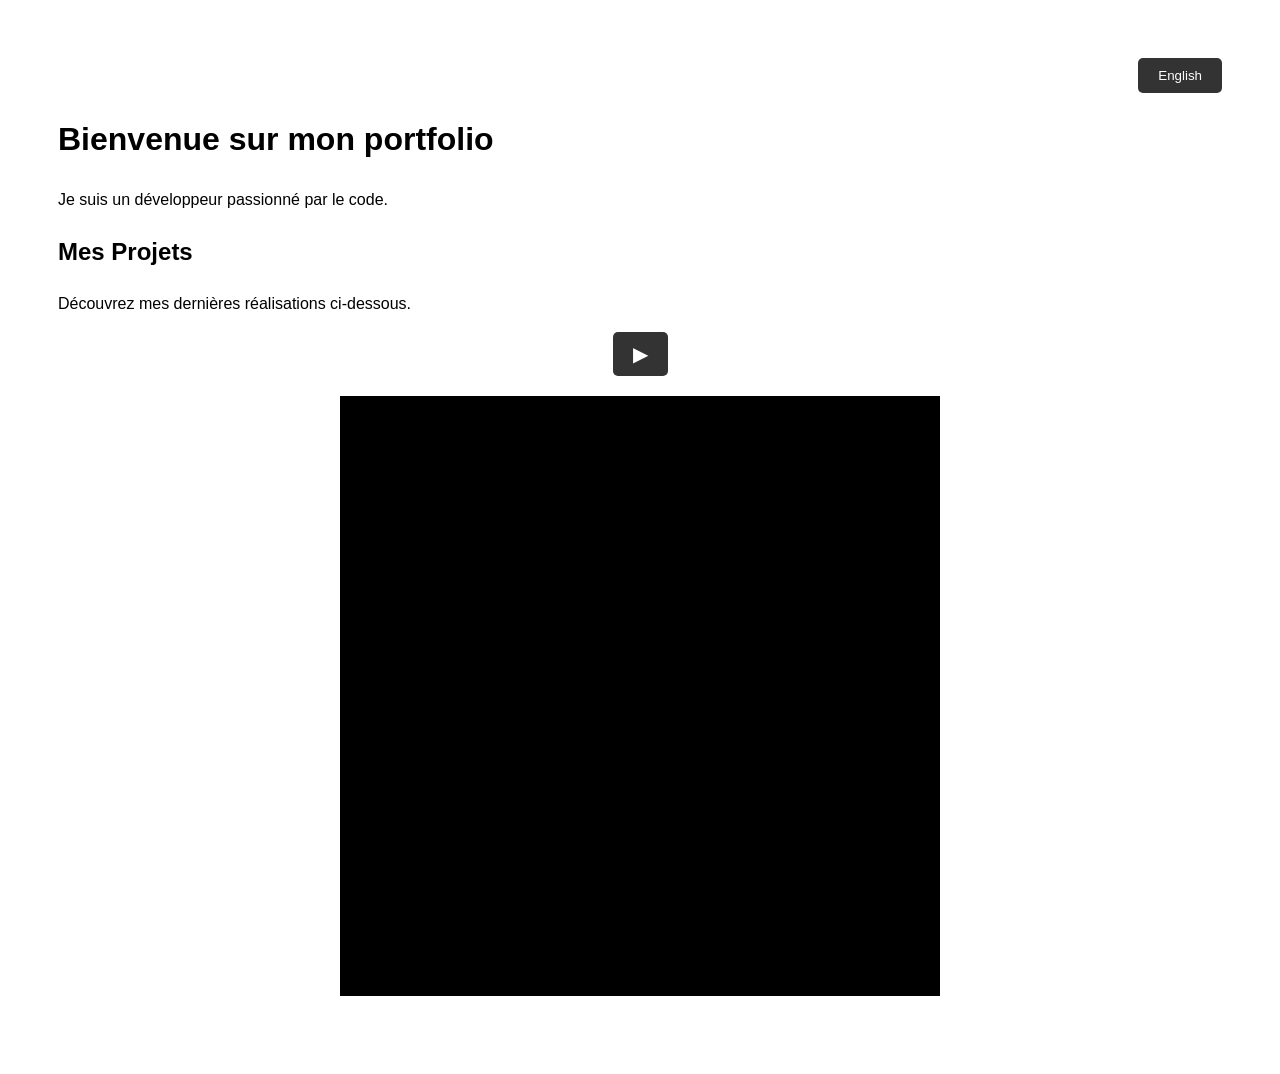
==== index.html @ f443dddf "video" ====
<!DOCTYPE html>
<html lang="fr">
<head>
    <meta charset="UTF-8">
    <title>Mon Portfolio</title>
    <link rel="stylesheet" href="assets/css/style.css">
</head>
<body>

    <nav>
        <button id="btn-translate">English</button>
    </nav>

    <header>
        <h1 id="titre">Bienvenue sur mon portfolio</h1>
        <p id="description">Je suis un développeur passionné par le code.</p>
    </header>
    <section>
        <h2 id="projet-titre">Mes Projets</h2>
        <p id="projet-texte">Découvrez mes dernières réalisations ci-dessous.</p>
    </section>

    <main>
        <button id="play">▶</button>

        <div class="video-container">
            <div id="mask"></div>

            <div class="video-top">
                <video id="v1" src="assets/video/Fiesta_Nacional_del_Maiz_-_Ministerio_de_Cultura_de_la_Nación_(Arg).webm"></video>
            </div>
        </div>
    </main>


    <script src="assets/js/script.js"></script>
</body>
</html>
---- assets/css/style.css ----
body {
    font-family: 'Segoe UI', sans-serif;
    line-height: 1.6;
    padding: 50px;
    transition: all 0.3s;
}

nav {
    text-align: right;
    margin-bottom: 20px;
}

button {
    padding: 10px 20px;
    cursor: pointer;
    background-color: #333;
    color: white;
    border: none;
    border-radius: 5px;
}

button:hover {
    background-color: #555;
}

/* --- AJOUT POUR LE TP VIDEO --- */

.video-container {
    position: relative;
    width: 100%;
    max-width: 600px;
    margin: 20px auto;
    background: black;
}

#mask {
    position: absolute;
    top: 0; left: 0; width: 100%; height: 100%;
    background-color: black;
    opacity: 1;
    z-index: 100; /* Requis par Q4 [cite: 23] */
    pointer-events: none;
}

video {
    width: 100%;
    display: block;
}

.black-bar {
    height: 10px;
    background-color: black; /* Séparateur split screen [cite: 12] */
}

#play {
    display: block;
    margin: 10px auto;
    font-size: 20px;
}
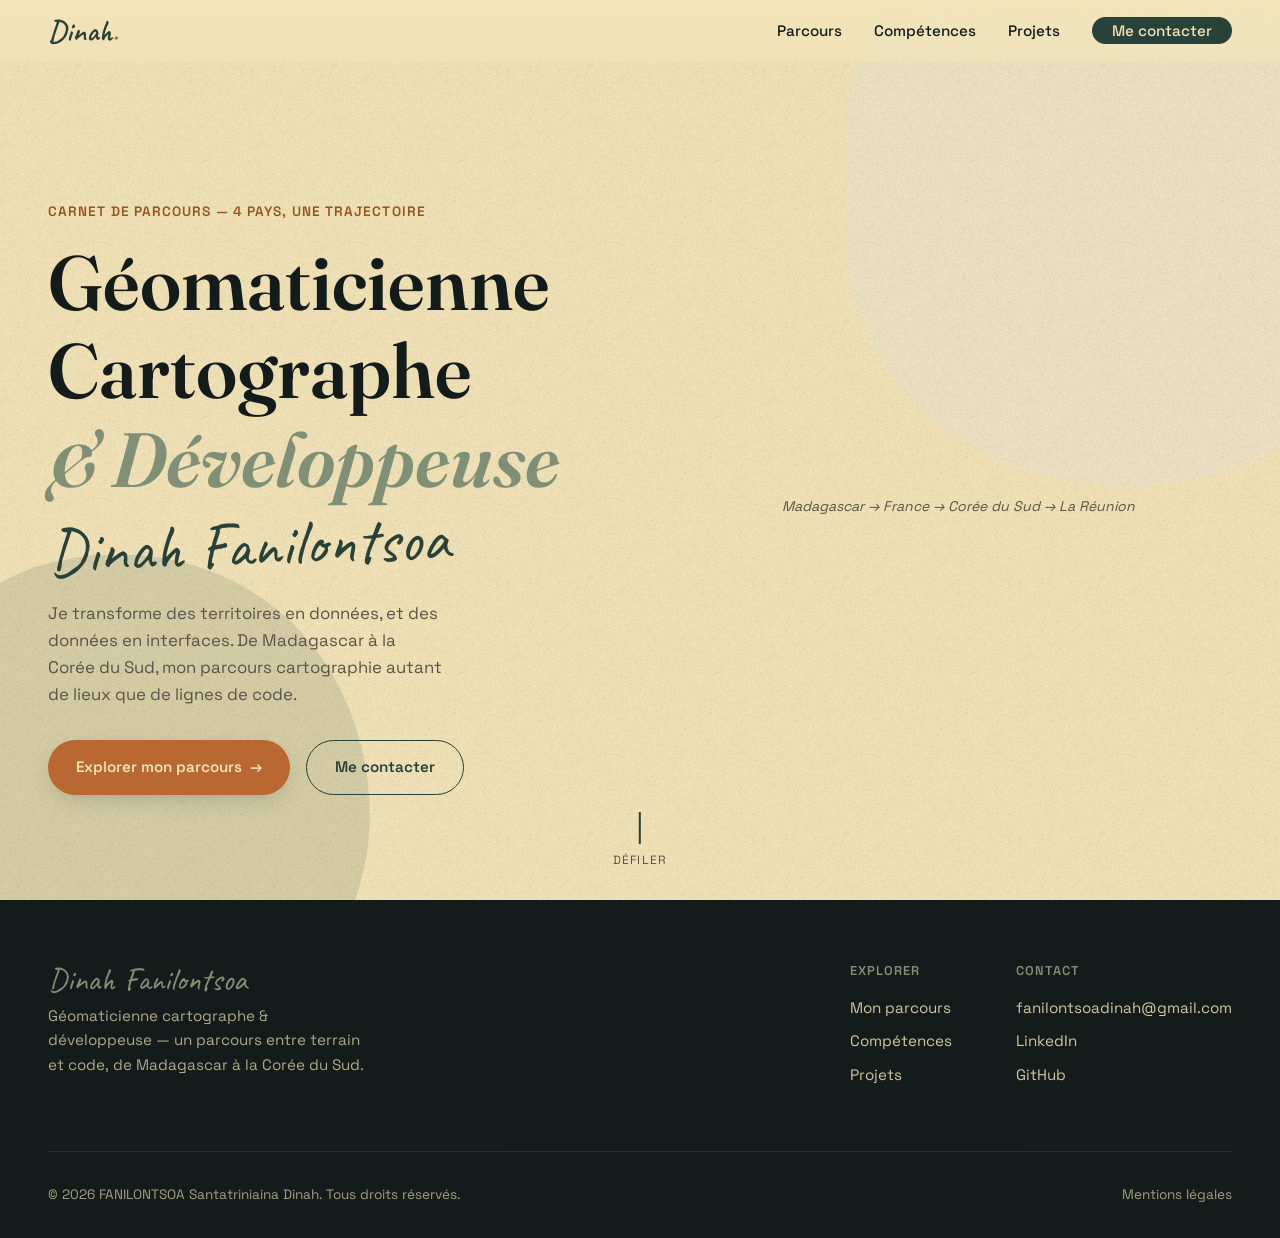
==== commit 73fcb19d: "add landing page & mention légal" ====
--- a/index.html
+++ b/index.html
@@ -1,38 +1,234 @@
 <!DOCTYPE html>
 <html lang="fr">
 <head>
-    <meta charset="UTF-8">
-    <title>Mon Portfolio</title>
-    <link rel="stylesheet" href="assets/css/style.css">
+  <meta charset="UTF-8">
+  <meta name="viewport" content="width=device-width, initial-scale=1.0">
+  <title>Dinah Fanilontsoa — Développeuse &amp; Géomaticienne Cartographe</title>
+  <meta name="description" content="Portfolio de FANILONTSOA Santatriniaina Dinah, développeuse et géomaticienne cartographe. Découvrez un parcours entre Madagascar, la France, la Corée du Sud et La Réunion à travers des projets cartographiques et de développement web.">
+  <meta name="author" content="FANILONTSOA Santatriniaina Dinah">
+
+  <!-- Favicon -->
+  <link rel="icon" type="image/svg+xml" href="assets/images/favicon.svg">
+  <link rel="alternate icon" href="assets/images/favicon.png">
+
+  <!-- Open Graph -->
+  <meta property="og:title" content="Dinah Fanilontsoa — Développeuse & Géomaticienne Cartographe">
+  <meta property="og:description" content="Un parcours cartographié entre Madagascar, France, Corée du Sud et La Réunion.">
+  <meta property="og:type" content="website">
+
+  <!-- Polices : Caveat (signature), Fraunces (titres), Space Grotesk (texte) -->
+  <link rel="preconnect" href="https://fonts.googleapis.com">
+  <link rel="preconnect" href="https://fonts.gstatic.com" crossorigin>
+  <link href="https://fonts.googleapis.com/css2?family=Caveat:wght@500;600;700&amp;family=Fraunces:opsz,wght@9..144,400;9..144,500;9..144,600;9..144,700&amp;family=Space+Grotesk:wght@400;500;600;700&amp;display=swap" rel="stylesheet">
+
+  <!-- Styles -->
+  <link rel="stylesheet" href="assets/css/base.css">
+  <link rel="stylesheet" href="assets/css/landing.css">
+  <link rel="stylesheet" href="assets/css/footer.css">
 </head>
 <body>
 
-    <nav>
-        <button id="btn-translate">English</button>
-    </nav>
-
-    <header>
-        <h1 id="titre">Bienvenue sur mon portfolio</h1>
-        <p id="description">Je suis un développeur passionné par le code.</p>
-    </header>
-    <section>
-        <h2 id="projet-titre">Mes Projets</h2>
-        <p id="projet-texte">Découvrez mes dernières réalisations ci-dessous.</p>
+  <a href="#main-content" class="skip-link">Aller au contenu principal</a>
+
+  <!-- Sprite de formes organiques (invisible, utilisé via clip-path dans le CSS) -->
+  <svg aria-hidden="true" style="position:absolute;width:0;height:0;overflow:hidden;">
+    <defs>
+      <clipPath id="blob-1" clipPathUnits="objectBoundingBox">
+        <path d="M0.85,0.18 C1.02,0.32 0.98,0.62 0.88,0.8 C0.78,0.97 0.5,1.05 0.3,0.94 C0.08,0.82 -0.05,0.55 0.05,0.32 C0.15,0.08 0.42,-0.06 0.62,0.02 C0.72,0.06 0.78,0.12 0.85,0.18 Z"/>
+      </clipPath>
+      <clipPath id="blob-2" clipPathUnits="objectBoundingBox">
+        <path d="M0.2,0.05 C0.45,-0.05 0.75,0.02 0.9,0.25 C1.05,0.48 1.0,0.78 0.78,0.92 C0.56,1.06 0.22,1.0 0.08,0.8 C-0.08,0.58 -0.05,0.15 0.2,0.05 Z"/>
+      </clipPath>
+      <clipPath id="blob-3" clipPathUnits="objectBoundingBox">
+        <path d="M0.5,0 C0.75,0.02 0.95,0.2 0.98,0.48 C1.01,0.74 0.85,0.98 0.58,1.0 C0.32,1.02 0.06,0.88 0.02,0.6 C-0.03,0.3 0.1,0.05 0.35,0.01 C0.4,0 0.45,-0.01 0.5,0 Z"/>
+      </clipPath>
+      <clipPath id="torn-paper" clipPathUnits="objectBoundingBox">
+        <path d="M0,0.02 L0.18,0 L0.32,0.04 L0.5,0 L0.68,0.03 L0.84,0 L1,0.02
+                 L0.99,0.2 L1,0.4 L0.97,0.6 L1,0.8 L0.98,0.98
+                 L0.8,1 L0.6,0.97 L0.42,1 L0.24,0.98 L0.06,1 L0,0.98
+                 L0.03,0.8 L0,0.6 L0.02,0.4 L0,0.2 Z"/>
+      </clipPath>
+    </defs>
+  </svg>
+
+  <!-- ============ HEADER / NAVIGATION ============ -->
+  <header class="site-header">
+    <div class="container site-header__inner">
+      <a href="#main-content" class="logo" aria-label="Retour en haut de page, Dinah Fanilontsoa">
+        Dinah<span class="logo__dot">.</span>
+      </a>
+
+      <button class="nav-toggle" id="navToggle" aria-expanded="false" aria-controls="primaryNav">
+        <span class="visually-hidden">Ouvrir le menu</span>
+        <span class="nav-toggle__bar"></span>
+        <span class="nav-toggle__bar"></span>
+        <span class="nav-toggle__bar"></span>
+      </button>
+
+      <nav id="primaryNav" class="primary-nav" aria-label="Navigation principale">
+        <ul>
+          <li><a href="#parcours">Parcours</a></li>
+          <li><a href="#competences">Compétences</a></li>
+          <li><a href="#projets">Projets</a></li>
+          <li><a href="#contact" class="primary-nav__cta">Me contacter</a></li>
+        </ul>
+      </nav>
+    </div>
+  </header>
+
+  <main id="main-content">
+
+    <!-- ============ HERO / LANDING ============ -->
+    <section class="hero paper-texture" aria-label="Présentation">
+      <div class="hero__paper-layer hero__paper-layer--1" aria-hidden="true"></div>
+      <div class="hero__paper-layer hero__paper-layer--2" aria-hidden="true"></div>
+
+      <div class="container hero__inner">
+        <div class="hero__text">
+          <p class="hero__eyebrow">Carnet de parcours — 4 pays, une trajectoire</p>
+
+          <h1 class="hero__title">
+            <span class="hero__title-line">Géomaticienne</span>
+            <span class="hero__title-line">Cartographe</span>
+            <span class="hero__title-line hero__title-line--accent">&amp; Développeuse</span>
+          </h1>
+
+          <p class="hero__signature">
+            <span class="visually-hidden">Signature : </span>
+            <span aria-hidden="true">Dinah Fanilontsoa</span>
+          </p>
+
+          <p class="hero__bio">
+            Je transforme des territoires en données, et des données en interfaces.
+            De Madagascar à la Corée du Sud, mon parcours cartographie autant
+            de lieux que de lignes de code.
+          </p>
+
+          <div class="hero__actions">
+            <a href="#parcours" class="btn btn--primary">
+              Explorer mon parcours
+              <span class="btn__icon" aria-hidden="true">→</span>
+            </a>
+            <a href="#contact" class="btn btn--ghost">Me contacter</a>
+          </div>
+        </div>
+
+        <div class="hero__map" aria-hidden="false">
+          <!-- La carte SVG sera injectée ici par JS pour permettre l'animation -->
+          <div id="journeyMapMount" class="journey-map-mount"></div>
+          <p class="hero__map-caption">Madagascar → France → Corée du Sud → La Réunion</p>
+        </div>
+      </div>
+
+      <button class="scroll-cue" id="scrollCue" aria-label="Défiler vers la section parcours">
+        <span class="scroll-cue__line" aria-hidden="true"></span>
+        <span class="scroll-cue__label">Défiler</span>
+      </button>
     </section>
 
-    <main>
-        <button id="play">▶</button>
-
-        <div class="video-container">
-            <div id="mask"></div>
-
-            <div class="video-top">
-                <video id="v1" src="assets/video/Fiesta_Nacional_del_Maiz_-_Ministerio_de_Cultura_de_la_Nación_(Arg).webm"></video>
-            </div>
+    <!-- ============ TRANSITION ORGANIQUE (blobs) ============
+    <section class="blob-transition" aria-hidden="true">
+      <div class="blob-transition__shape blob-transition__shape--1"></div>
+      <div class="blob-transition__shape blob-transition__shape--2"></div>
+      <div class="blob-transition__shape blob-transition__shape--3"></div>
+    </section>
+
+     ============ SECTION PARCOURS PAR PAYS (aperçu) ============ 
+    <section id="parcours" class="journey-overview">
+      <div class="container">
+        <p class="section-eyebrow">01 — Le parcours</p>
+        <h2 class="section-title">Quatre territoires, un fil conducteur</h2>
+        <p class="section-intro">
+          Chaque pays représente une étape de formation ou de mission professionnelle.
+          Cliquez sur une destination pour découvrir les projets réalisés sur place,
+          qu'ils soient académiques, tutorés ou professionnels.
+        </p>
+
+        <ul class="country-grid">
+
+          <li>
+            <a href="parcours-madagascar.html" class="country-card" data-country="madagascar">
+              <span class="country-card__shape country-card__shape--1" aria-hidden="true"></span>
+              <span class="country-card__order">01</span>
+              <h3 class="country-card__title">Madagascar</h3>
+              <p class="country-card__meta">Fianarantsoa · Origines &amp; formation initiale</p>
+              <span class="country-card__cta">Voir les projets <span aria-hidden="true">→</span></span>
+            </a>
+          </li>
+
+          <li>
+            <a href="parcours-france.html" class="country-card" data-country="france">
+              <span class="country-card__shape country-card__shape--2" aria-hidden="true"></span>
+              <span class="country-card__order">02</span>
+              <h3 class="country-card__title">France</h3>
+              <p class="country-card__meta">Champs-sur-Marne · Cursus universitaire</p>
+              <span class="country-card__cta">Voir les projets <span aria-hidden="true">→</span></span>
+            </a>
+          </li>
+
+          <li>
+            <a href="parcours-coree.html" class="country-card" data-country="coree">
+              <span class="country-card__shape country-card__shape--3" aria-hidden="true"></span>
+              <span class="country-card__order">03</span>
+              <h3 class="country-card__title">Corée du Sud</h3>
+              <p class="country-card__meta">Mobilité internationale</p>
+              <span class="country-card__cta">Voir les projets <span aria-hidden="true">→</span></span>
+            </a>
+          </li>
+
+          <li>
+            <a href="parcours-reunion.html" class="country-card" data-country="reunion">
+              <span class="country-card__shape country-card__shape--1" aria-hidden="true"></span>
+              <span class="country-card__order">04</span>
+              <h3 class="country-card__title">La Réunion</h3>
+              <p class="country-card__meta">Mission professionnelle</p>
+              <span class="country-card__cta">Voir les projets <span aria-hidden="true">→</span></span>
+            </a>
+          </li>
+
+        </ul>
+      </div>
+    </section> -->
+
+  </main>
+
+  <footer class="site-footer">
+    <div class="container">
+      <div class="site-footer__top">
+        <div class="site-footer__brand">
+          <p class="site-footer__signature" aria-hidden="true">Dinah Fanilontsoa</p>
+          <p class="site-footer__tagline">
+            Géomaticienne cartographe &amp; développeuse — un parcours entre
+            terrain et code, de Madagascar à la Corée du Sud.
+          </p>
         </div>
-    </main>
-
-
-    <script src="assets/js/script.js"></script>
+
+        <nav class="site-footer__nav" aria-label="Navigation du pied de page">
+          <div class="site-footer__col">
+            <h3>Explorer</h3>
+            <ul>
+              <li><a href="#parcours">Mon parcours</a></li>
+              <li><a href="#competences">Compétences</a></li>
+              <li><a href="#projets">Projets</a></li>
+            </ul>
+          </div>
+          <div class="site-footer__col">
+            <h3>Contact</h3>
+            <ul>
+              <li><a href="mailto:fanilontsoadinah@gmail.com">fanilontsoadinah@gmail.com</a></li>
+              <li><a href="https://www.linkedin.com/in/dinah-fanilontsoa-931578330/?skipRedirect=true" target="_blank" rel="noopener noreferrer">LinkedIn</a></li>
+              <li><a href="https://github.com/FANILONTSOASantatriniainaDinah" target="_blank" rel="noopener noreferrer">GitHub</a></li>
+            </ul>
+          </div>
+        </nav>
+      </div>
+
+      <div class="site-footer__bottom">
+        <p>© 2026 FANILONTSOA Santatriniaina Dinah. Tous droits réservés.</p>
+        <a href="mentions-legales.html">Mentions légales</a>
+      </div>
+    </div>
+  </footer>
+
 </body>
-</html>+</html>
--- a/assets/css/base.css
+++ b/assets/css/base.css
@@ -0,0 +1,200 @@
+/* ============================================================
+   BASE — Design tokens, reset, typographie
+   Portfolio de Dinah FANILONTSOA — Développeuse & Géomaticienne
+   ============================================================ */
+
+@font-face {
+  font-family: "Fraunces";
+  src: local("Fraunces");
+}
+
+:root {
+  /* --- Palette "Carnet de cartographe" --- */
+  --color-emerald: #284139;       /* vert profond - sections, texte fort */
+  --color-emerald-light: #355a4e;
+  --color-wasabi: #809076;        /* vert sauge - accents, hover */
+  --color-khaki: #f2e4b8;         /* papier kraft clair - fond principal */
+  --color-khaki-deep: #e8d6a0;
+  --color-earth: #b86830;         /* terracotta - CTA, tracés, accents chauds */
+  --color-earth-dark: #95541f;
+  --color-noir-vigne: #131c1a;    /* quasi noir - texte, footer */
+  --color-paper: #ede3cb;         /* kraft plus terne - couches "papier déchiré" */
+  --color-paper-shadow: rgba(19, 28, 26, 0.12);
+
+  /* Texte */
+  --text-main: var(--color-noir-vigne);
+  --text-muted: #5a5448;
+  --text-on-dark: #f2e4b8;
+
+  /* Typographie (3 familles maximum) */
+  --font-signature: "Caveat", cursive;             /* nom, touche manuscrite */
+  --font-display: "Fraunces", "Iowan Old Style", serif; /* titres de section */
+  --font-body: "Space Grotesk", "Segoe UI", sans-serif;  /* texte courant, UI */
+
+  /* Échelle typographique */
+  --fs-hero: clamp(2.6rem, 6vw, 5.2rem);
+  --fs-h1: clamp(2.2rem, 4.5vw, 3.6rem);
+  --fs-h2: clamp(1.7rem, 3vw, 2.4rem);
+  --fs-h3: clamp(1.2rem, 2vw, 1.5rem);
+  --fs-body: clamp(1rem, 1.1vw, 1.125rem);
+  --fs-small: 0.875rem;
+  --fs-signature: clamp(2.4rem, 5vw, 4rem);
+
+  /* Espacements */
+  --space-xs: 0.5rem;
+  --space-sm: 1rem;
+  --space-md: 2rem;
+  --space-lg: 4rem;
+  --space-xl: 7rem;
+
+  /* Layout */
+  --max-width: 1280px;
+  --radius-organic: 38% 62% 58% 42% / 45% 38% 62% 55%;
+  --radius-soft: 1.5rem;
+
+  /* Ombres */
+  --shadow-paper: 0 18px 40px -12px rgba(19, 28, 26, 0.35);
+  --shadow-soft: 0 8px 24px -8px rgba(19, 28, 26, 0.25);
+
+  /* Transitions */
+  --ease-organic: cubic-bezier(0.16, 1, 0.3, 1);
+  --dur-fast: 0.25s;
+  --dur-med: 0.6s;
+  --dur-slow: 1.2s;
+}
+
+/* --- Reset --- */
+*,
+*::before,
+*::after {
+  box-sizing: border-box;
+  margin: 0;
+  padding: 0;
+}
+
+html {
+  scroll-behavior: smooth;
+  -webkit-text-size-adjust: 100%;
+}
+
+@media (prefers-reduced-motion: reduce) {
+  html {
+    scroll-behavior: auto;
+  }
+  *,
+  *::before,
+  *::after {
+    animation-duration: 0.01ms !important;
+    animation-iteration-count: 1 !important;
+    transition-duration: 0.01ms !important;
+    scroll-behavior: auto !important;
+  }
+}
+
+body {
+  font-family: var(--font-body);
+  font-size: var(--fs-body);
+  color: var(--text-main);
+  background-color: var(--color-khaki);
+  line-height: 1.6;
+  overflow-x: hidden;
+}
+
+img,
+video,
+svg {
+  max-width: 100%;
+  display: block;
+}
+
+a {
+  color: inherit;
+  text-decoration: none;
+}
+
+ul,
+ol {
+  list-style: none;
+}
+
+button {
+  font-family: inherit;
+  cursor: pointer;
+  border: none;
+  background: none;
+}
+
+h1,
+h2,
+h3,
+h4 {
+  font-family: var(--font-display);
+  font-weight: 600;
+  line-height: 1.15;
+  color: var(--color-noir-vigne);
+}
+
+/* --- Accessibilité : focus visible --- */
+a:focus-visible,
+button:focus-visible,
+input:focus-visible,
+textarea:focus-visible,
+[tabindex]:focus-visible {
+  outline: 3px solid var(--color-earth);
+  outline-offset: 3px;
+  border-radius: 4px;
+}
+
+/* --- Lien d'évitement (skip to content) --- */
+.skip-link {
+  position: absolute;
+  left: -999px;
+  top: 0;
+  background: var(--color-earth);
+  color: var(--color-khaki);
+  padding: 0.75rem 1.25rem;
+  z-index: 1000;
+  font-family: var(--font-body);
+  font-weight: 600;
+  border-radius: 0 0 8px 0;
+}
+
+.skip-link:focus {
+  left: 0;
+}
+
+/* --- Conteneur générique --- */
+.container {
+  width: 100%;
+  max-width: var(--max-width);
+  margin-inline: auto;
+  padding-inline: clamp(1.25rem, 5vw, 3rem);
+}
+
+.visually-hidden {
+  position: absolute;
+  width: 1px;
+  height: 1px;
+  overflow: hidden;
+  clip: rect(0 0 0 0);
+  white-space: nowrap;
+}
+
+/* --- Texture papier kraft (grain) --- */
+.paper-texture {
+  position: relative;
+  isolation: isolate;
+}
+
+.paper-texture::before {
+  content: "";
+  position: absolute;
+  inset: 0;
+  background-image: url("../images/paper-grain.png");
+  background-repeat: repeat;
+  background-size: 256px 256px;
+  opacity: 0.55;
+  mix-blend-mode: multiply;
+  pointer-events: none;
+  z-index: 1;
+}
--- a/assets/css/landing.css
+++ b/assets/css/landing.css
@@ -0,0 +1,526 @@
+/* ============================================================
+   LANDING — Header, Hero, transition organique, aperçu parcours
+   ============================================================ */
+
+/* ---------- HEADER ---------- */
+.site-header {
+  position: fixed;
+  top: 0;
+  left: 0;
+  right: 0;
+  z-index: 100;
+  padding-block: var(--space-sm);
+  background: linear-gradient(to bottom, rgba(242, 228, 184, 0.92), rgba(242, 228, 184, 0.65));
+  backdrop-filter: blur(6px);
+  -webkit-backdrop-filter: blur(6px);
+}
+
+.site-header__inner {
+  display: flex;
+  align-items: center;
+  justify-content: space-between;
+  gap: var(--space-md);
+}
+
+.logo {
+  font-family: var(--font-signature);
+  font-size: 1.9rem;
+  font-weight: 600;
+  color: var(--color-emerald);
+  line-height: 1;
+}
+
+.logo__dot {
+  color: var(--color-earth);
+}
+
+.primary-nav ul {
+  display: flex;
+  align-items: center;
+  gap: var(--space-md);
+}
+
+.primary-nav a {
+  font-size: 0.95rem;
+  font-weight: 500;
+  color: var(--color-noir-vigne);
+  position: relative;
+  padding-block: 0.25rem;
+}
+
+.primary-nav a:not(.primary-nav__cta)::after {
+  content: "";
+  position: absolute;
+  left: 0;
+  bottom: -2px;
+  width: 0;
+  height: 2px;
+  background: var(--color-earth);
+  transition: width var(--dur-fast) var(--ease-organic);
+}
+
+.primary-nav a:not(.primary-nav__cta):hover::after,
+.primary-nav a:not(.primary-nav__cta):focus-visible::after {
+  width: 100%;
+}
+
+.primary-nav__cta {
+  background: var(--color-emerald);
+  color: var(--color-khaki) !important;
+  padding: 0.6rem 1.25rem;
+  border-radius: 999px;
+  transition: background var(--dur-fast) var(--ease-organic), transform var(--dur-fast);
+}
+
+.primary-nav__cta:hover,
+.primary-nav__cta:focus-visible {
+  background: var(--color-earth);
+  transform: translateY(-2px);
+}
+
+.nav-toggle {
+  display: none;
+  flex-direction: column;
+  gap: 5px;
+  padding: 0.5rem;
+}
+
+.nav-toggle__bar {
+  width: 24px;
+  height: 2px;
+  background: var(--color-noir-vigne);
+  border-radius: 2px;
+  transition: transform var(--dur-fast) var(--ease-organic), opacity var(--dur-fast);
+}
+
+.nav-toggle[aria-expanded="true"] .nav-toggle__bar:nth-child(2) {
+  transform: translateY(7px) rotate(45deg);
+}
+.nav-toggle[aria-expanded="true"] .nav-toggle__bar:nth-child(3) {
+  opacity: 0;
+}
+.nav-toggle[aria-expanded="true"] .nav-toggle__bar:nth-child(4) {
+  transform: translateY(-7px) rotate(-45deg);
+}
+
+/* ---------- HERO ---------- */
+.hero {
+  position: relative;
+  min-height: 100vh;
+  display: flex;
+  flex-direction: column;
+  justify-content: center;
+  padding-top: 6rem;
+  background-color: var(--color-khaki);
+  overflow: hidden;
+}
+
+/* Couches "papier déchiré" décoratives en fond de hero */
+.hero__paper-layer {
+  position: absolute;
+  pointer-events: none;
+  z-index: 0;
+}
+
+.hero__paper-layer--1 {
+  top: -8%;
+  right: -10%;
+  width: 46vw;
+  height: 46vw;
+  max-width: 560px;
+  max-height: 560px;
+  background: var(--color-paper);
+  clip-path: url(#blob-2);
+  opacity: 0.7;
+}
+
+.hero__paper-layer--2 {
+  bottom: -15%;
+  left: -8%;
+  width: 38vw;
+  height: 38vw;
+  max-width: 480px;
+  max-height: 480px;
+  background: var(--color-wasabi);
+  clip-path: url(#blob-3);
+  opacity: 0.25;
+}
+
+.hero__inner {
+  position: relative;
+  z-index: 2;
+  display: grid;
+  grid-template-columns: 1.05fr 1fr;
+  gap: var(--space-lg);
+  align-items: center;
+  padding-block: var(--space-lg);
+}
+
+.hero__eyebrow {
+  font-family: var(--font-body);
+  font-size: 0.85rem;
+  font-weight: 600;
+  letter-spacing: 0.08em;
+  text-transform: uppercase;
+  color: var(--color-earth-dark);
+  margin-bottom: var(--space-sm);
+}
+
+.hero__title {
+  font-size: var(--fs-hero);
+  margin-bottom: var(--space-sm);
+}
+
+.hero__title-line {
+  display: block;
+}
+
+.hero__title-line--accent {
+  color: var(--color-wasabi);
+  font-style: italic;
+}
+
+.hero__signature {
+  font-family: var(--font-signature);
+  font-size: var(--fs-signature);
+  color: var(--color-emerald);
+  line-height: 1;
+  margin-bottom: var(--space-sm);
+  transform: rotate(-2deg);
+  transform-origin: left center;
+}
+
+.hero__bio {
+  max-width: 36ch;
+  color: var(--text-muted);
+  font-size: 1.05rem;
+  margin-bottom: var(--space-md);
+}
+
+.hero__actions {
+  display: flex;
+  flex-wrap: wrap;
+  gap: var(--space-sm);
+}
+
+.btn {
+  display: inline-flex;
+  align-items: center;
+  gap: 0.5rem;
+  padding: 0.9rem 1.75rem;
+  border-radius: 999px;
+  font-weight: 600;
+  font-size: 0.95rem;
+  transition: transform var(--dur-fast) var(--ease-organic),
+              background var(--dur-fast),
+              box-shadow var(--dur-fast);
+}
+
+.btn--primary {
+  background: var(--color-earth);
+  color: var(--color-khaki);
+  box-shadow: var(--shadow-soft);
+}
+
+.btn--primary:hover,
+.btn--primary:focus-visible {
+  background: var(--color-earth-dark);
+  transform: translateY(-3px);
+  box-shadow: var(--shadow-paper);
+}
+
+.btn__icon {
+  display: inline-block;
+  transition: transform var(--dur-fast) var(--ease-organic);
+}
+
+.btn--primary:hover .btn__icon {
+  transform: translateX(4px);
+}
+
+.btn--ghost {
+  background: transparent;
+  color: var(--color-emerald);
+  border: 1.5px solid var(--color-emerald);
+}
+
+.btn--ghost:hover,
+.btn--ghost:focus-visible {
+  background: var(--color-emerald);
+  color: var(--color-khaki);
+}
+
+/* ---------- Carte du parcours (hero) ---------- */
+.hero__map {
+  position: relative;
+}
+
+.journey-map-mount {
+  width: 100%;
+  filter: drop-shadow(0 16px 32px rgba(19, 28, 26, 0.18));
+}
+
+.hero__map-caption {
+  text-align: center;
+  margin-top: var(--space-sm);
+  font-size: var(--fs-small);
+  color: var(--text-muted);
+  font-style: italic;
+}
+
+/* ---------- Scroll cue ---------- */
+.scroll-cue {
+  position: absolute;
+  bottom: var(--space-md);
+  left: 50%;
+  transform: translateX(-50%);
+  display: flex;
+  flex-direction: column;
+  align-items: center;
+  gap: 0.5rem;
+  z-index: 3;
+  color: var(--text-muted);
+}
+
+.scroll-cue__line {
+  width: 1.5px;
+  height: 32px;
+  background: var(--color-emerald);
+  position: relative;
+  overflow: hidden;
+}
+
+.scroll-cue__line::after {
+  content: "";
+  position: absolute;
+  top: -100%;
+  left: 0;
+  width: 100%;
+  height: 100%;
+  background: var(--color-earth);
+  animation: scrollFlow 1.8s var(--ease-organic) infinite;
+}
+
+@keyframes scrollFlow {
+  to { top: 100%; }
+}
+
+.scroll-cue__label {
+  font-size: 0.75rem;
+  letter-spacing: 0.1em;
+  text-transform: uppercase;
+}
+
+/* ---------- Transition organique (blobs) ---------- */
+.blob-transition {
+  position: relative;
+  height: clamp(120px, 18vw, 220px);
+  background: var(--color-khaki);
+  overflow: hidden;
+}
+
+.blob-transition__shape {
+  position: absolute;
+  border-radius: var(--radius-organic);
+  opacity: 0;
+  transform: translateY(40px) scale(0.85);
+  transition: opacity 0.9s var(--ease-organic), transform 0.9s var(--ease-organic);
+}
+
+.blob-transition.is-visible .blob-transition__shape {
+  opacity: 1;
+  transform: translateY(0) scale(1);
+}
+
+.blob-transition__shape--1 {
+  width: 18vw;
+  height: 14vw;
+  max-width: 220px;
+  max-height: 170px;
+  left: 8%;
+  top: 20%;
+  background: var(--color-emerald);
+  transition-delay: 0s;
+}
+
+.blob-transition__shape--2 {
+  width: 14vw;
+  height: 11vw;
+  max-width: 170px;
+  max-height: 130px;
+  left: 45%;
+  top: 5%;
+  background: var(--color-earth);
+  transition-delay: 0.15s;
+}
+
+.blob-transition__shape--3 {
+  width: 20vw;
+  height: 15vw;
+  max-width: 240px;
+  max-height: 180px;
+  right: 6%;
+  top: 15%;
+  background: var(--color-wasabi);
+  transition-delay: 0.3s;
+}
+
+/* ---------- Aperçu du parcours par pays ---------- */
+.journey-overview {
+  background: var(--color-emerald);
+  color: var(--color-khaki);
+  padding-block: var(--space-xl);
+}
+
+.journey-overview .section-eyebrow {
+  font-size: 0.85rem;
+  font-weight: 600;
+  letter-spacing: 0.08em;
+  text-transform: uppercase;
+  color: var(--color-wasabi);
+  margin-bottom: var(--space-xs);
+}
+
+.journey-overview .section-title {
+  color: var(--color-khaki);
+  font-size: var(--fs-h1);
+  margin-bottom: var(--space-sm);
+  max-width: 18ch;
+}
+
+.journey-overview .section-intro {
+  max-width: 56ch;
+  color: var(--color-khaki);
+  opacity: 0.85;
+  margin-bottom: var(--space-lg);
+}
+
+.country-grid {
+  display: grid;
+  grid-template-columns: repeat(auto-fit, minmax(240px, 1fr));
+  gap: var(--space-md);
+}
+
+.country-grid > li {
+  display: contents;
+}
+
+.country-card {
+  position: relative;
+  display: flex;
+  flex-direction: column;
+  gap: 0.4rem;
+  padding: var(--space-md);
+  background: rgba(242, 228, 184, 0.06);
+  border: 1px solid rgba(242, 228, 184, 0.18);
+  border-radius: var(--radius-soft);
+  overflow: hidden;
+  isolation: isolate;
+  transition: transform var(--dur-fast) var(--ease-organic),
+              border-color var(--dur-fast),
+              background var(--dur-fast);
+}
+
+.country-card:hover,
+.country-card:focus-visible {
+  transform: translateY(-6px);
+  border-color: var(--color-earth);
+  background: rgba(242, 228, 184, 0.1);
+}
+
+.country-card__shape {
+  position: absolute;
+  inset: -20% -20% auto auto;
+  width: 140px;
+  height: 140px;
+  opacity: 0.18;
+  z-index: -1;
+  transition: transform var(--dur-med) var(--ease-organic);
+}
+
+.country-card:hover .country-card__shape {
+  transform: scale(1.2) rotate(10deg);
+}
+
+.country-card__shape--1 { background: var(--color-earth); clip-path: url(#blob-1); }
+.country-card__shape--2 { background: var(--color-wasabi); clip-path: url(#blob-2); }
+.country-card__shape--3 { background: var(--color-khaki); clip-path: url(#blob-3); }
+
+.country-card__order {
+  font-family: var(--font-display);
+  font-size: 0.85rem;
+  color: var(--color-wasabi);
+  letter-spacing: 0.05em;
+}
+
+.country-card__title {
+  color: var(--color-khaki);
+  font-size: var(--fs-h3);
+}
+
+.country-card__meta {
+  font-size: var(--fs-small);
+  opacity: 0.75;
+}
+
+.country-card__cta {
+  margin-top: auto;
+  padding-top: var(--space-sm);
+  font-size: 0.9rem;
+  font-weight: 600;
+  color: var(--color-earth);
+}
+
+/* ---------- Responsive ---------- */
+@media (max-width: 900px) {
+  .hero__inner {
+    grid-template-columns: 1fr;
+    text-align: left;
+    padding-top: var(--space-md);
+  }
+
+  .hero__map {
+    order: -1;
+    max-width: 420px;
+  }
+
+  .nav-toggle {
+    display: flex;
+  }
+
+  .primary-nav {
+    position: fixed;
+    top: 0;
+    right: 0;
+    height: 100vh;
+    width: min(80vw, 320px);
+    background: var(--color-emerald);
+    padding: 6rem var(--space-md) var(--space-md);
+    transform: translateX(100%);
+    transition: transform var(--dur-med) var(--ease-organic);
+  }
+
+  .primary-nav[data-open="true"] {
+    transform: translateX(0);
+  }
+
+  .primary-nav ul {
+    flex-direction: column;
+    align-items: flex-start;
+    gap: var(--space-md);
+  }
+
+  .primary-nav a {
+    color: var(--color-khaki);
+    font-size: 1.1rem;
+  }
+}
+
+@media (max-width: 600px) {
+  .hero {
+    padding-top: 5rem;
+  }
+  .hero__signature {
+    font-size: clamp(2rem, 10vw, 3rem);
+  }
+}
--- a/assets/css/footer.css
+++ b/assets/css/footer.css
@@ -0,0 +1,100 @@
+/* ============================================================
+   FOOTER — Commun à toutes les pages
+   ============================================================ */
+
+.site-footer {
+  background: var(--color-noir-vigne);
+  color: var(--color-khaki);
+  padding-block: var(--space-lg) var(--space-md);
+}
+
+.site-footer__top {
+  display: flex;
+  flex-wrap: wrap;
+  justify-content: space-between;
+  gap: var(--space-lg);
+  margin-bottom: var(--space-lg);
+}
+
+.site-footer__brand {
+  max-width: 32ch;
+}
+
+.site-footer__signature {
+  font-family: var(--font-signature);
+  font-size: 2rem;
+  color: var(--color-wasabi);
+  line-height: 1;
+  margin-bottom: var(--space-xs);
+}
+
+.site-footer__tagline {
+  color: var(--color-khaki);
+  opacity: 0.7;
+  font-size: 0.95rem;
+}
+
+.site-footer__nav {
+  display: flex;
+  flex-wrap: wrap;
+  gap: var(--space-lg);
+}
+
+.site-footer__col h3 {
+  font-family: var(--font-body);
+  font-size: 0.8rem;
+  font-weight: 600;
+  letter-spacing: 0.08em;
+  text-transform: uppercase;
+  color: var(--color-wasabi);
+  margin-bottom: var(--space-sm);
+}
+
+.site-footer__col ul {
+  display: flex;
+  flex-direction: column;
+  gap: 0.5rem;
+}
+
+.site-footer__col a {
+  color: var(--color-khaki);
+  opacity: 0.85;
+  font-size: 0.95rem;
+  transition: opacity var(--dur-fast), color var(--dur-fast);
+}
+
+.site-footer__col a:hover,
+.site-footer__col a:focus-visible {
+  opacity: 1;
+  color: var(--color-earth);
+}
+
+.site-footer__bottom {
+  display: flex;
+  flex-wrap: wrap;
+  justify-content: space-between;
+  gap: var(--space-sm);
+  padding-top: var(--space-md);
+  border-top: 1px solid rgba(242, 228, 184, 0.15);
+  font-size: 0.85rem;
+  opacity: 0.65;
+}
+
+.site-footer__bottom a {
+  color: var(--color-khaki);
+  text-decoration: underline;
+  text-decoration-color: transparent;
+  transition: text-decoration-color var(--dur-fast);
+}
+
+.site-footer__bottom a:hover,
+.site-footer__bottom a:focus-visible {
+  text-decoration-color: var(--color-khaki);
+}
+
+@media (max-width: 600px) {
+  .site-footer__top,
+  .site-footer__bottom {
+    flex-direction: column;
+  }
+}
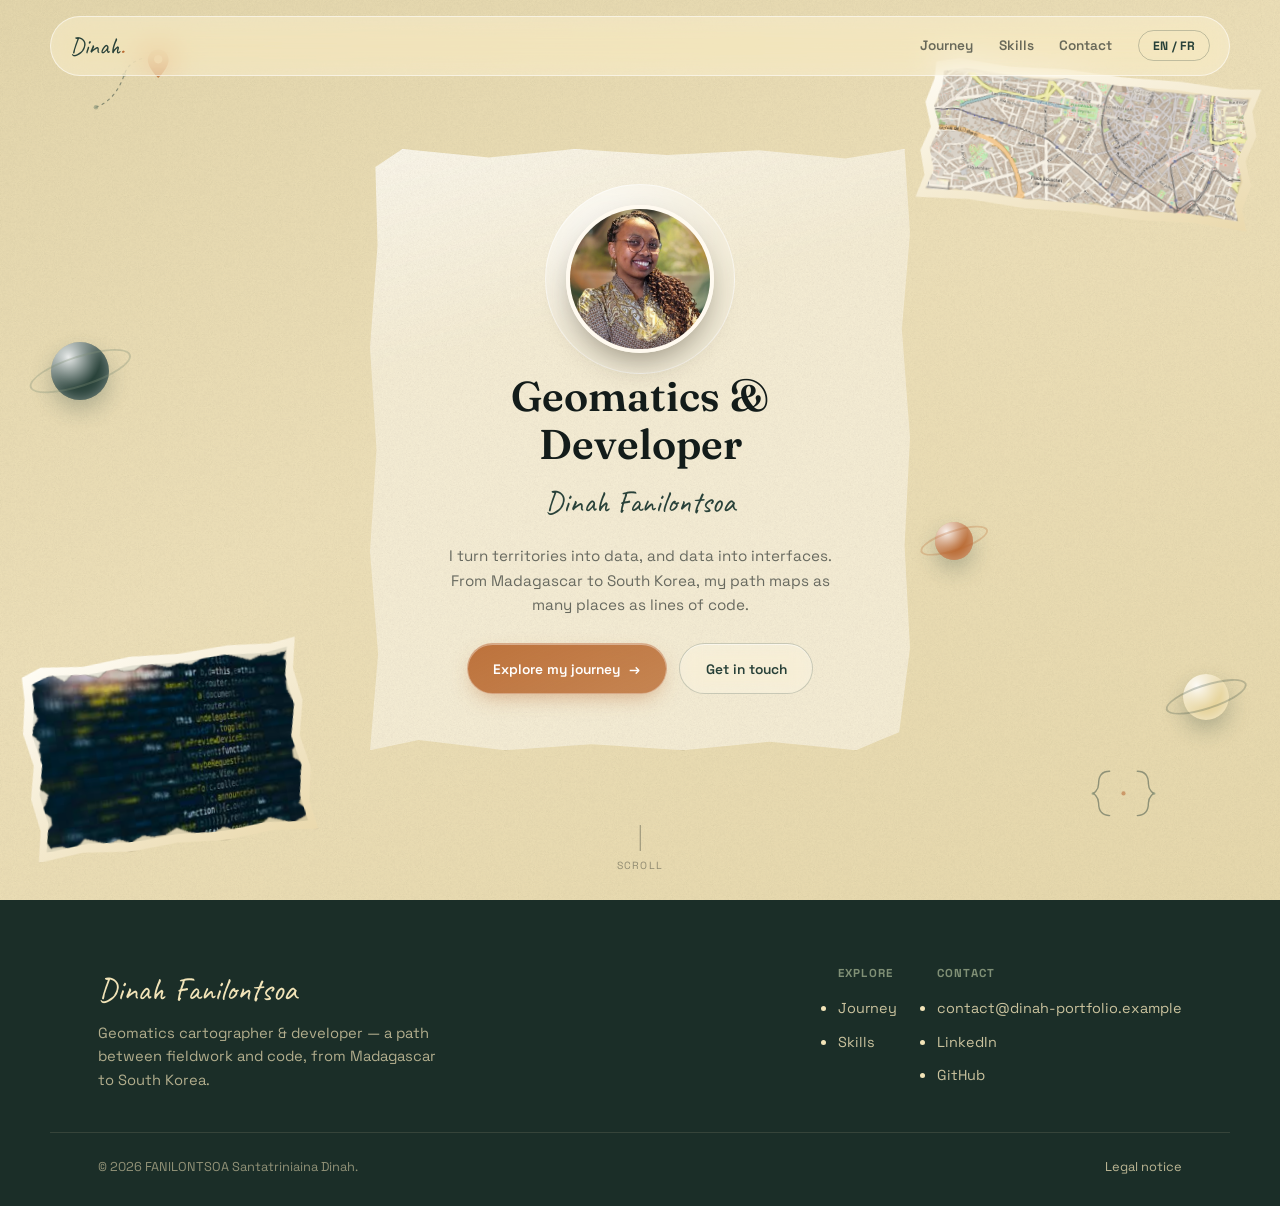
==== commit 038c3fcc: "up inspiration landing page" ====
--- a/index.html
+++ b/index.html
@@ -1,234 +1,138 @@
 <!DOCTYPE html>
 <html lang="fr">
 <head>
-  <meta charset="UTF-8">
-  <meta name="viewport" content="width=device-width, initial-scale=1.0">
-  <title>Dinah Fanilontsoa — Développeuse &amp; Géomaticienne Cartographe</title>
-  <meta name="description" content="Portfolio de FANILONTSOA Santatriniaina Dinah, développeuse et géomaticienne cartographe. Découvrez un parcours entre Madagascar, la France, la Corée du Sud et La Réunion à travers des projets cartographiques et de développement web.">
-  <meta name="author" content="FANILONTSOA Santatriniaina Dinah">
+<meta charset="UTF-8">
+<meta name="viewport" content="width=device-width, initial-scale=1.0">
+<title>Dinah Fanilontsoa — Développeuse &amp; Géomaticienne Cartographe</title>
+<meta name="description" content="Portfolio de FANILONTSOA Santatriniaina Dinah, développeuse et géomaticienne cartographe.">
 
-  <!-- Favicon -->
-  <link rel="icon" type="image/svg+xml" href="assets/images/favicon.svg">
-  <link rel="alternate icon" href="assets/images/favicon.png">
+<link rel="icon" type="image/svg+xml" href="assets/images/favicon.svg">
 
-  <!-- Open Graph -->
-  <meta property="og:title" content="Dinah Fanilontsoa — Développeuse & Géomaticienne Cartographe">
-  <meta property="og:description" content="Un parcours cartographié entre Madagascar, France, Corée du Sud et La Réunion.">
-  <meta property="og:type" content="website">
+<link rel="preconnect" href="https://fonts.googleapis.com">
+<link rel="preconnect" href="https://fonts.gstatic.com" crossorigin>
+<link href="https://fonts.googleapis.com/css2?family=Caveat:wght@600;700&amp;family=Fraunces:opsz,wght@9..144,500;9..144,600&amp;family=Space+Grotesk:wght@400;500;600;700&amp;display=swap" rel="stylesheet">
 
-  <!-- Polices : Caveat (signature), Fraunces (titres), Space Grotesk (texte) -->
-  <link rel="preconnect" href="https://fonts.googleapis.com">
-  <link rel="preconnect" href="https://fonts.gstatic.com" crossorigin>
-  <link href="https://fonts.googleapis.com/css2?family=Caveat:wght@500;600;700&amp;family=Fraunces:opsz,wght@9..144,400;9..144,500;9..144,600;9..144,700&amp;family=Space+Grotesk:wght@400;500;600;700&amp;display=swap" rel="stylesheet">
-
-  <!-- Styles -->
-  <link rel="stylesheet" href="assets/css/base.css">
-  <link rel="stylesheet" href="assets/css/landing.css">
-  <link rel="stylesheet" href="assets/css/footer.css">
+<link rel="stylesheet" href="assets/css/base.css">
+<link rel="stylesheet" href="assets/css/header.css">
+<link rel="stylesheet" href="assets/css/landing.css">
+<link rel="stylesheet" href="assets/css/footer.css">
 </head>
 <body>
 
-  <a href="#main-content" class="skip-link">Aller au contenu principal</a>
+<a href="#main-content" class="skip-link" data-i18n="skip">Aller au contenu principal</a>
 
-  <!-- Sprite de formes organiques (invisible, utilisé via clip-path dans le CSS) -->
-  <svg aria-hidden="true" style="position:absolute;width:0;height:0;overflow:hidden;">
-    <defs>
-      <clipPath id="blob-1" clipPathUnits="objectBoundingBox">
-        <path d="M0.85,0.18 C1.02,0.32 0.98,0.62 0.88,0.8 C0.78,0.97 0.5,1.05 0.3,0.94 C0.08,0.82 -0.05,0.55 0.05,0.32 C0.15,0.08 0.42,-0.06 0.62,0.02 C0.72,0.06 0.78,0.12 0.85,0.18 Z"/>
-      </clipPath>
-      <clipPath id="blob-2" clipPathUnits="objectBoundingBox">
-        <path d="M0.2,0.05 C0.45,-0.05 0.75,0.02 0.9,0.25 C1.05,0.48 1.0,0.78 0.78,0.92 C0.56,1.06 0.22,1.0 0.08,0.8 C-0.08,0.58 -0.05,0.15 0.2,0.05 Z"/>
-      </clipPath>
-      <clipPath id="blob-3" clipPathUnits="objectBoundingBox">
-        <path d="M0.5,0 C0.75,0.02 0.95,0.2 0.98,0.48 C1.01,0.74 0.85,0.98 0.58,1.0 C0.32,1.02 0.06,0.88 0.02,0.6 C-0.03,0.3 0.1,0.05 0.35,0.01 C0.4,0 0.45,-0.01 0.5,0 Z"/>
-      </clipPath>
-      <clipPath id="torn-paper" clipPathUnits="objectBoundingBox">
-        <path d="M0,0.02 L0.18,0 L0.32,0.04 L0.5,0 L0.68,0.03 L0.84,0 L1,0.02
-                 L0.99,0.2 L1,0.4 L0.97,0.6 L1,0.8 L0.98,0.98
-                 L0.8,1 L0.6,0.97 L0.42,1 L0.24,0.98 L0.06,1 L0,0.98
-                 L0.03,0.8 L0,0.6 L0.02,0.4 L0,0.2 Z"/>
-      </clipPath>
-    </defs>
-  </svg>
+<header class="site-header">
+  <div class="site-header__bar">
+    <a href="#main-content" class="logo">Dinah<span class="logo__dot">.</span></a>
+    <nav class="site-header__nav" aria-label="Navigation principale">
+      <a href="#parcours" data-i18n="nav.parcours">Parcours</a>
+      <a href="#competences" data-i18n="nav.competences">Compétences</a>
+      <a href="#contact" data-i18n="nav.contact">Contact</a>
+      <button id="langToggle" class="lang-toggle" aria-label="Changer la langue">FR / EN</button>
+    </nav>
+  </div>
+</header>
 
-  <!-- ============ HEADER / NAVIGATION ============ -->
-  <header class="site-header">
-    <div class="container site-header__inner">
-      <a href="#main-content" class="logo" aria-label="Retour en haut de page, Dinah Fanilontsoa">
-        Dinah<span class="logo__dot">.</span>
-      </a>
+<main id="main-content">
+  <section class="hero" aria-label="Présentation">
 
-      <button class="nav-toggle" id="navToggle" aria-expanded="false" aria-controls="primaryNav">
-        <span class="visually-hidden">Ouvrir le menu</span>
-        <span class="nav-toggle__bar"></span>
-        <span class="nav-toggle__bar"></span>
-        <span class="nav-toggle__bar"></span>
-      </button>
+    <div class="hero__orb hero__orb--1" aria-hidden="true"><div class="hero__orb__inner"></div></div>
+    <div class="hero__orb hero__orb--2" aria-hidden="true"><div class="hero__orb__inner"></div></div>
+    <div class="hero__orb hero__orb--3" aria-hidden="true"><div class="hero__orb__inner"></div></div>
 
-      <nav id="primaryNav" class="primary-nav" aria-label="Navigation principale">
-        <ul>
-          <li><a href="#parcours">Parcours</a></li>
-          <li><a href="#competences">Compétences</a></li>
-          <li><a href="#projets">Projets</a></li>
-          <li><a href="#contact" class="primary-nav__cta">Me contacter</a></li>
-        </ul>
-      </nav>
-    </div>
-  </header>
+    <img class="deco-mark deco-mark--pin" src="assets/images/deco-pin.svg" alt="" aria-hidden="true">
+    <img class="deco-mark deco-mark--code" src="assets/images/deco-code.svg" alt="" aria-hidden="true">
 
-  <main id="main-content">
+    <figure class="torn-piece torn-piece--map">
+      <div class="torn-piece__frame">
+        <img src="assets/images/map-torn.png" alt="" loading="lazy">
+      </div>
+    </figure>
 
-    <!-- ============ HERO / LANDING ============ -->
-    <section class="hero paper-texture" aria-label="Présentation">
-      <div class="hero__paper-layer hero__paper-layer--1" aria-hidden="true"></div>
-      <div class="hero__paper-layer hero__paper-layer--2" aria-hidden="true"></div>
+    <figure class="torn-piece torn-piece--code">
+      <div class="torn-piece__frame">
+        <img src="assets/images/code-torn.png" alt="" loading="lazy">
+      </div>
+    </figure>
 
-      <div class="container hero__inner">
-        <div class="hero__text">
-          <p class="hero__eyebrow">Carnet de parcours — 4 pays, une trajectoire</p>
+    <div class="hero__stage">
+      <div class="panel-main">
+        <button type="button" class="hero__portrait" id="avatarTrigger" aria-haspopup="dialog" aria-label="Voir la photo de Dinah en grand">
+          <img src="assets/images/profile-square.jpg" alt="">
+          <span class="hero__portrait-hint" aria-hidden="true">Voir en grand</span>
+        </button>
 
-          <h1 class="hero__title">
-            <span class="hero__title-line">Géomaticienne</span>
-            <span class="hero__title-line">Cartographe</span>
-            <span class="hero__title-line hero__title-line--accent">&amp; Développeuse</span>
-          </h1>
-
-          <p class="hero__signature">
-            <span class="visually-hidden">Signature : </span>
-            <span aria-hidden="true">Dinah Fanilontsoa</span>
-          </p>
-
-          <p class="hero__bio">
-            Je transforme des territoires en données, et des données en interfaces.
-            De Madagascar à la Corée du Sud, mon parcours cartographie autant
-            de lieux que de lignes de code.
-          </p>
-
-          <div class="hero__actions">
-            <a href="#parcours" class="btn btn--primary">
-              Explorer mon parcours
-              <span class="btn__icon" aria-hidden="true">→</span>
-            </a>
-            <a href="#contact" class="btn btn--ghost">Me contacter</a>
-          </div>
-        </div>
-
-        <div class="hero__map" aria-hidden="false">
-          <!-- La carte SVG sera injectée ici par JS pour permettre l'animation -->
-          <div id="journeyMapMount" class="journey-map-mount"></div>
-          <p class="hero__map-caption">Madagascar → France → Corée du Sud → La Réunion</p>
+        <h1 class="hero__title" data-i18n="hero.eyebrow">Géomaticienne &amp; Développeuse</h1>
+        <p class="hero__title-name">Dinah Fanilontsoa</p>
+        <p class="hero__bio" data-i18n="hero.bio">
+          Je transforme des territoires en données, et des données en interfaces.
+          De Madagascar à la Corée du Sud, mon parcours cartographie autant
+          de lieux que de lignes de code.
+        </p>
+        <div class="hero__actions">
+          <a href="#parcours" class="btn btn--primary">
+            <span data-i18n="hero.cta1">Explorer mon parcours</span>
+            <span class="btn__icon" aria-hidden="true">→</span>
+          </a>
+          <a href="#contact" class="btn btn--ghost" data-i18n="hero.cta2">Me contacter</a>
         </div>
       </div>
+    </div>
 
-      <button class="scroll-cue" id="scrollCue" aria-label="Défiler vers la section parcours">
-        <span class="scroll-cue__line" aria-hidden="true"></span>
-        <span class="scroll-cue__label">Défiler</span>
-      </button>
-    </section>
+    <button class="scroll-cue" id="scrollCue" aria-label="Défiler vers la suite">
+      <span class="scroll-cue__line" aria-hidden="true"></span>
+      <span class="scroll-cue__label" data-i18n="hero.scroll">Défiler</span>
+    </button>
+  </section>
+</main>
 
-    <!-- ============ TRANSITION ORGANIQUE (blobs) ============
-    <section class="blob-transition" aria-hidden="true">
-      <div class="blob-transition__shape blob-transition__shape--1"></div>
-      <div class="blob-transition__shape blob-transition__shape--2"></div>
-      <div class="blob-transition__shape blob-transition__shape--3"></div>
-    </section>
-
-     ============ SECTION PARCOURS PAR PAYS (aperçu) ============ 
-    <section id="parcours" class="journey-overview">
-      <div class="container">
-        <p class="section-eyebrow">01 — Le parcours</p>
-        <h2 class="section-title">Quatre territoires, un fil conducteur</h2>
-        <p class="section-intro">
-          Chaque pays représente une étape de formation ou de mission professionnelle.
-          Cliquez sur une destination pour découvrir les projets réalisés sur place,
-          qu'ils soient académiques, tutorés ou professionnels.
-        </p>
-
-        <ul class="country-grid">
-
-          <li>
-            <a href="parcours-madagascar.html" class="country-card" data-country="madagascar">
-              <span class="country-card__shape country-card__shape--1" aria-hidden="true"></span>
-              <span class="country-card__order">01</span>
-              <h3 class="country-card__title">Madagascar</h3>
-              <p class="country-card__meta">Fianarantsoa · Origines &amp; formation initiale</p>
-              <span class="country-card__cta">Voir les projets <span aria-hidden="true">→</span></span>
-            </a>
-          </li>
-
-          <li>
-            <a href="parcours-france.html" class="country-card" data-country="france">
-              <span class="country-card__shape country-card__shape--2" aria-hidden="true"></span>
-              <span class="country-card__order">02</span>
-              <h3 class="country-card__title">France</h3>
-              <p class="country-card__meta">Champs-sur-Marne · Cursus universitaire</p>
-              <span class="country-card__cta">Voir les projets <span aria-hidden="true">→</span></span>
-            </a>
-          </li>
-
-          <li>
-            <a href="parcours-coree.html" class="country-card" data-country="coree">
-              <span class="country-card__shape country-card__shape--3" aria-hidden="true"></span>
-              <span class="country-card__order">03</span>
-              <h3 class="country-card__title">Corée du Sud</h3>
-              <p class="country-card__meta">Mobilité internationale</p>
-              <span class="country-card__cta">Voir les projets <span aria-hidden="true">→</span></span>
-            </a>
-          </li>
-
-          <li>
-            <a href="parcours-reunion.html" class="country-card" data-country="reunion">
-              <span class="country-card__shape country-card__shape--1" aria-hidden="true"></span>
-              <span class="country-card__order">04</span>
-              <h3 class="country-card__title">La Réunion</h3>
-              <p class="country-card__meta">Mission professionnelle</p>
-              <span class="country-card__cta">Voir les projets <span aria-hidden="true">→</span></span>
-            </a>
-          </li>
-
+<footer class="site-footer">
+  <div class="site-footer__top">
+    <div class="site-footer__brand">
+      <p class="site-footer__signature" aria-hidden="true">Dinah Fanilontsoa</p>
+      <p class="site-footer__tagline" data-i18n="footer.tagline">
+        Géomaticienne cartographe &amp; développeuse — un parcours entre
+        terrain et code, de Madagascar à la Corée du Sud.
+      </p>
+    </div>
+    <nav class="site-footer__nav" aria-label="Navigation du pied de page">
+      <div class="site-footer__col">
+        <h3 data-i18n="footer.explore">Explorer</h3>
+        <ul>
+          <li><a href="#parcours" data-i18n="nav.parcours">Parcours</a></li>
+          <li><a href="#competences" data-i18n="nav.competences">Compétences</a></li>
         </ul>
       </div>
-    </section> -->
+      <div class="site-footer__col">
+        <h3 data-i18n="footer.contact">Contact</h3>
+        <ul>
+          <li><a href="mailto:contact@dinah-portfolio.example">contact@dinah-portfolio.example</a></li>
+          <li><a href="https://www.linkedin.com" target="_blank" rel="noopener noreferrer">LinkedIn</a></li>
+          <li><a href="https://github.com" target="_blank" rel="noopener noreferrer">GitHub</a></li>
+        </ul>
+      </div>
+    </nav>
+  </div>
+  <div class="site-footer__bottom">
+    <p>© 2026 FANILONTSOA Santatriniaina Dinah.</p>
+    <a href="mentions-legales.html" data-i18n="footer.legal">Mentions légales</a>
+  </div>
+</footer>
 
-  </main>
+<dialog id="photoLightbox" class="lightbox" aria-label="Photo de Dinah Fanilontsoa en grand">
+  <div class="lightbox__frame">
+    <button type="button" class="lightbox__close" id="lightboxClose" aria-label="Fermer">✕</button>
+    <img class="lightbox__img" src="assets/images/profile-full.jpg" alt="Portrait de Dinah Fanilontsoa, géomaticienne cartographe et développeuse">
+    <div class="lightbox__caption">
+      <p class="lightbox__name">Dinah Fanilontsoa</p>
+      <p class="lightbox__role">Géomaticienne Cartographe &amp; Développeuse</p>
+    </div>
+  </div>
+</dialog>
 
-  <footer class="site-footer">
-    <div class="container">
-      <div class="site-footer__top">
-        <div class="site-footer__brand">
-          <p class="site-footer__signature" aria-hidden="true">Dinah Fanilontsoa</p>
-          <p class="site-footer__tagline">
-            Géomaticienne cartographe &amp; développeuse — un parcours entre
-            terrain et code, de Madagascar à la Corée du Sud.
-          </p>
-        </div>
-
-        <nav class="site-footer__nav" aria-label="Navigation du pied de page">
-          <div class="site-footer__col">
-            <h3>Explorer</h3>
-            <ul>
-              <li><a href="#parcours">Mon parcours</a></li>
-              <li><a href="#competences">Compétences</a></li>
-              <li><a href="#projets">Projets</a></li>
-            </ul>
-          </div>
-          <div class="site-footer__col">
-            <h3>Contact</h3>
-            <ul>
-              <li><a href="mailto:fanilontsoadinah@gmail.com">fanilontsoadinah@gmail.com</a></li>
-              <li><a href="https://www.linkedin.com/in/dinah-fanilontsoa-931578330/?skipRedirect=true" target="_blank" rel="noopener noreferrer">LinkedIn</a></li>
-              <li><a href="https://github.com/FANILONTSOASantatriniainaDinah" target="_blank" rel="noopener noreferrer">GitHub</a></li>
-            </ul>
-          </div>
-        </nav>
-      </div>
-
-      <div class="site-footer__bottom">
-        <p>© 2026 FANILONTSOA Santatriniaina Dinah. Tous droits réservés.</p>
-        <a href="mentions-legales.html">Mentions légales</a>
-      </div>
-    </div>
-  </footer>
-
+<script src="assets/js/i18n-dict.js" defer></script>
+<script src="assets/js/i18n.js" defer></script>
+<script src="assets/js/landing.js" defer></script>
+<script src="assets/js/lightbox.js" defer></script>
 </body>
 </html>
--- a/assets/css/base.css
+++ b/assets/css/base.css
@@ -1,200 +1,66 @@
-/* ============================================================
-   BASE — Design tokens, reset, typographie
-   Portfolio de Dinah FANILONTSOA — Développeuse & Géomaticienne
-   ============================================================ */
+:root {
+  --emerald: #284139;
+  --emerald-deep: #1b2e28;
+  --wasabi: #809076;
+  --khaki: #f2e4b8;
+  --khaki-deep: #e6d39a;
+  --earth: #b86830;
+  --earth-deep: #8f4f22;
+  --noir: #131c1a;
 
-@font-face {
-  font-family: "Fraunces";
-  src: local("Fraunces");
+  --bg: #ece0bd;
+  --bg-soft: #f3e8c8;
+
+  --glass-fill: rgba(255, 250, 235, 0.38);
+  --glass-fill-strong: rgba(255, 250, 235, 0.55);
+  --glass-border: rgba(255, 255, 255, 0.55);
+  --glass-shadow: rgba(40, 65, 57, 0.25);
+
+  --ink: var(--noir);
+  --ink-dim: rgba(19, 28, 26, 0.62);
+  --ink-faint: rgba(19, 28, 26, 0.4);
+
+  --font-signature: "Caveat", cursive;
+  --font-display: "Fraunces", serif;
+  --font-mono: "Space Grotesk", monospace;
+
+  --fs-hero: clamp(2.6rem, 6.4vw, 5rem);
+  --ease: cubic-bezier(0.16, 1, 0.3, 1);
 }
 
-:root {
-  /* --- Palette "Carnet de cartographe" --- */
-  --color-emerald: #284139;       /* vert profond - sections, texte fort */
-  --color-emerald-light: #355a4e;
-  --color-wasabi: #809076;        /* vert sauge - accents, hover */
-  --color-khaki: #f2e4b8;         /* papier kraft clair - fond principal */
-  --color-khaki-deep: #e8d6a0;
-  --color-earth: #b86830;         /* terracotta - CTA, tracés, accents chauds */
-  --color-earth-dark: #95541f;
-  --color-noir-vigne: #131c1a;    /* quasi noir - texte, footer */
-  --color-paper: #ede3cb;         /* kraft plus terne - couches "papier déchiré" */
-  --color-paper-shadow: rgba(19, 28, 26, 0.12);
-
-  /* Texte */
-  --text-main: var(--color-noir-vigne);
-  --text-muted: #5a5448;
-  --text-on-dark: #f2e4b8;
-
-  /* Typographie (3 familles maximum) */
-  --font-signature: "Caveat", cursive;             /* nom, touche manuscrite */
-  --font-display: "Fraunces", "Iowan Old Style", serif; /* titres de section */
-  --font-body: "Space Grotesk", "Segoe UI", sans-serif;  /* texte courant, UI */
-
-  /* Échelle typographique */
-  --fs-hero: clamp(2.6rem, 6vw, 5.2rem);
-  --fs-h1: clamp(2.2rem, 4.5vw, 3.6rem);
-  --fs-h2: clamp(1.7rem, 3vw, 2.4rem);
-  --fs-h3: clamp(1.2rem, 2vw, 1.5rem);
-  --fs-body: clamp(1rem, 1.1vw, 1.125rem);
-  --fs-small: 0.875rem;
-  --fs-signature: clamp(2.4rem, 5vw, 4rem);
-
-  /* Espacements */
-  --space-xs: 0.5rem;
-  --space-sm: 1rem;
-  --space-md: 2rem;
-  --space-lg: 4rem;
-  --space-xl: 7rem;
-
-  /* Layout */
-  --max-width: 1280px;
-  --radius-organic: 38% 62% 58% 42% / 45% 38% 62% 55%;
-  --radius-soft: 1.5rem;
-
-  /* Ombres */
-  --shadow-paper: 0 18px 40px -12px rgba(19, 28, 26, 0.35);
-  --shadow-soft: 0 8px 24px -8px rgba(19, 28, 26, 0.25);
-
-  /* Transitions */
-  --ease-organic: cubic-bezier(0.16, 1, 0.3, 1);
-  --dur-fast: 0.25s;
-  --dur-med: 0.6s;
-  --dur-slow: 1.2s;
-}
-
-/* --- Reset --- */
-*,
-*::before,
-*::after {
-  box-sizing: border-box;
-  margin: 0;
-  padding: 0;
-}
-
-html {
-  scroll-behavior: smooth;
-  -webkit-text-size-adjust: 100%;
-}
-
+* { box-sizing: border-box; margin: 0; padding: 0; }
+html { scroll-behavior: smooth; }
 @media (prefers-reduced-motion: reduce) {
-  html {
-    scroll-behavior: auto;
-  }
-  *,
-  *::before,
-  *::after {
-    animation-duration: 0.01ms !important;
-    animation-iteration-count: 1 !important;
-    transition-duration: 0.01ms !important;
-    scroll-behavior: auto !important;
-  }
+  *, *::before, *::after { animation-duration: .01ms !important; transition-duration: .01ms !important; }
 }
 
 body {
-  font-family: var(--font-body);
-  font-size: var(--fs-body);
-  color: var(--text-main);
-  background-color: var(--color-khaki);
+  font-family: var(--font-mono);
+  color: var(--ink);
+  background: var(--bg);
   line-height: 1.6;
   overflow-x: hidden;
 }
 
-img,
-video,
-svg {
-  max-width: 100%;
-  display: block;
-}
+img, svg { max-width: 100%; display: block; }
+a { color: inherit; text-decoration: none; }
+button { font-family: inherit; border: none; background: none; cursor: pointer; color: inherit; }
 
-a {
-  color: inherit;
-  text-decoration: none;
-}
+h1, h2 { font-family: var(--font-display); line-height: 1.1; color: var(--ink); }
 
-ul,
-ol {
-  list-style: none;
-}
-
-button {
-  font-family: inherit;
-  cursor: pointer;
-  border: none;
-  background: none;
-}
-
-h1,
-h2,
-h3,
-h4 {
-  font-family: var(--font-display);
-  font-weight: 600;
-  line-height: 1.15;
-  color: var(--color-noir-vigne);
-}
-
-/* --- Accessibilité : focus visible --- */
-a:focus-visible,
-button:focus-visible,
-input:focus-visible,
-textarea:focus-visible,
-[tabindex]:focus-visible {
-  outline: 3px solid var(--color-earth);
+a:focus-visible, button:focus-visible {
+  outline: 2px solid var(--earth);
   outline-offset: 3px;
-  border-radius: 4px;
-}
-
-/* --- Lien d'évitement (skip to content) --- */
-.skip-link {
-  position: absolute;
-  left: -999px;
-  top: 0;
-  background: var(--color-earth);
-  color: var(--color-khaki);
-  padding: 0.75rem 1.25rem;
-  z-index: 1000;
-  font-family: var(--font-body);
-  font-weight: 600;
-  border-radius: 0 0 8px 0;
-}
-
-.skip-link:focus {
-  left: 0;
-}
-
-/* --- Conteneur générique --- */
-.container {
-  width: 100%;
-  max-width: var(--max-width);
-  margin-inline: auto;
-  padding-inline: clamp(1.25rem, 5vw, 3rem);
 }
 
 .visually-hidden {
-  position: absolute;
-  width: 1px;
-  height: 1px;
-  overflow: hidden;
-  clip: rect(0 0 0 0);
-  white-space: nowrap;
+  position: absolute; width: 1px; height: 1px; overflow: hidden;
+  clip: rect(0 0 0 0); white-space: nowrap;
 }
 
-/* --- Texture papier kraft (grain) --- */
-.paper-texture {
-  position: relative;
-  isolation: isolate;
+.skip-link {
+  position: absolute; left: -999px; top: 0;
+  background: var(--earth); color: var(--khaki);
+  padding: .75rem 1.25rem; z-index: 1000; font-weight: 600;
 }
-
-.paper-texture::before {
-  content: "";
-  position: absolute;
-  inset: 0;
-  background-image: url("../images/paper-grain.png");
-  background-repeat: repeat;
-  background-size: 256px 256px;
-  opacity: 0.55;
-  mix-blend-mode: multiply;
-  pointer-events: none;
-  z-index: 1;
-}
+.skip-link:focus { left: 0; }
--- a/assets/css/header.css
+++ b/assets/css/header.css
@@ -0,0 +1,19 @@
+.site-header {
+  position: fixed; top: 0; left: 0; right: 0; z-index: 50;
+  padding: 1rem clamp(1rem, 4vw, 2.5rem);
+}
+.site-header__bar {
+  max-width: 1180px; margin-inline: auto;
+  display: flex; align-items: center; justify-content: space-between;
+  padding: .6rem 1.2rem;
+  background: var(--glass-fill);
+  border: 1px solid var(--glass-border);
+  border-radius: 999px;
+  backdrop-filter: blur(16px) saturate(140%);
+  -webkit-backdrop-filter: blur(16px) saturate(140%);
+}
+.logo { font-family: var(--font-signature); font-size: 1.5rem; color: var(--emerald); }
+.logo__dot { color: var(--earth); }
+.site-header__nav { display: flex; gap: 1.6rem; align-items: center; }
+.site-header__nav a { font-size: .85rem; font-weight: 600; color: var(--ink-dim); }
+.site-header__nav a:hover { color: var(--earth-deep); }
--- a/assets/css/landing.css
+++ b/assets/css/landing.css
@@ -1,526 +1,520 @@
 /* ============================================================
-   LANDING — Header, Hero, transition organique, aperçu parcours
+   LANDING v6 — Affinage : boutons, billes-planètes, déco
+   carto/dev, photo au hover, animations de scroll.
    ============================================================ */
 
-/* ---------- HEADER ---------- */
-.site-header {
-  position: fixed;
-  top: 0;
-  left: 0;
-  right: 0;
-  z-index: 100;
-  padding-block: var(--space-sm);
-  background: linear-gradient(to bottom, rgba(242, 228, 184, 0.92), rgba(242, 228, 184, 0.65));
-  backdrop-filter: blur(6px);
-  -webkit-backdrop-filter: blur(6px);
-}
-
-.site-header__inner {
+.hero {
+  position: relative;
+  min-height: 100vh;
   display: flex;
   align-items: center;
-  justify-content: space-between;
-  gap: var(--space-md);
-}
-
-.logo {
-  font-family: var(--font-signature);
-  font-size: 1.9rem;
-  font-weight: 600;
-  color: var(--color-emerald);
-  line-height: 1;
-}
-
-.logo__dot {
-  color: var(--color-earth);
-}
-
-.primary-nav ul {
-  display: flex;
-  align-items: center;
-  gap: var(--space-md);
-}
-
-.primary-nav a {
-  font-size: 0.95rem;
-  font-weight: 500;
-  color: var(--color-noir-vigne);
-  position: relative;
-  padding-block: 0.25rem;
-}
-
-.primary-nav a:not(.primary-nav__cta)::after {
-  content: "";
-  position: absolute;
-  left: 0;
-  bottom: -2px;
-  width: 0;
-  height: 2px;
-  background: var(--color-earth);
-  transition: width var(--dur-fast) var(--ease-organic);
-}
-
-.primary-nav a:not(.primary-nav__cta):hover::after,
-.primary-nav a:not(.primary-nav__cta):focus-visible::after {
-  width: 100%;
-}
-
-.primary-nav__cta {
-  background: var(--color-emerald);
-  color: var(--color-khaki) !important;
-  padding: 0.6rem 1.25rem;
-  border-radius: 999px;
-  transition: background var(--dur-fast) var(--ease-organic), transform var(--dur-fast);
-}
-
-.primary-nav__cta:hover,
-.primary-nav__cta:focus-visible {
-  background: var(--color-earth);
-  transform: translateY(-2px);
-}
-
-.nav-toggle {
-  display: none;
-  flex-direction: column;
-  gap: 5px;
-  padding: 0.5rem;
-}
-
-.nav-toggle__bar {
-  width: 24px;
-  height: 2px;
-  background: var(--color-noir-vigne);
-  border-radius: 2px;
-  transition: transform var(--dur-fast) var(--ease-organic), opacity var(--dur-fast);
-}
-
-.nav-toggle[aria-expanded="true"] .nav-toggle__bar:nth-child(2) {
-  transform: translateY(7px) rotate(45deg);
-}
-.nav-toggle[aria-expanded="true"] .nav-toggle__bar:nth-child(3) {
-  opacity: 0;
-}
-.nav-toggle[aria-expanded="true"] .nav-toggle__bar:nth-child(4) {
-  transform: translateY(-7px) rotate(-45deg);
-}
-
-/* ---------- HERO ---------- */
-.hero {
-  position: relative;
-  min-height: 100vh;
-  display: flex;
-  flex-direction: column;
-  justify-content: center;
-  padding-top: 6rem;
-  background-color: var(--color-khaki);
+  background: linear-gradient(155deg, #e3d6ac 0%, #ecdfb8 45%, #e6d8ac 100%);
   overflow: hidden;
 }
 
-/* Couches "papier déchiré" décoratives en fond de hero */
-.hero__paper-layer {
-  position: absolute;
+.hero::before {
+  content: "";
+  position: absolute;
+  inset: 0;
+  background-image: url("../images/paper-grain.png");
+  background-size: 280px 280px;
+  opacity: 0.4;
+  mix-blend-mode: multiply;
   pointer-events: none;
   z-index: 0;
 }
 
-.hero__paper-layer--1 {
-  top: -8%;
-  right: -10%;
-  width: 46vw;
-  height: 46vw;
-  max-width: 560px;
-  max-height: 560px;
-  background: var(--color-paper);
-  clip-path: url(#blob-2);
-  opacity: 0.7;
-}
-
-.hero__paper-layer--2 {
-  bottom: -15%;
-  left: -8%;
-  width: 38vw;
-  height: 38vw;
-  max-width: 480px;
-  max-height: 480px;
-  background: var(--color-wasabi);
-  clip-path: url(#blob-3);
-  opacity: 0.25;
-}
-
-.hero__inner {
+/* ---------- Billes "planètes" : agrandies, avec anneau ---------- */
+.hero__orb {
+  position: absolute;
+  z-index: 5;
+  width: var(--orb-size, 24px);
+  height: var(--orb-size, 24px);
+}
+
+.hero__orb__inner {
+  position: relative;
+  width: 100%;
+  height: 100%;
+  border-radius: 50%;
+  animation: orbFloat 8s var(--ease) infinite;
+}
+
+.hero__orb__inner::before {
+  content: "";
+  position: absolute;
+  inset: 0;
+  border-radius: 50%;
+  background: radial-gradient(circle at 30% 26%, rgba(255,255,255,.9), rgba(255,255,255,0) 55%), var(--planet-color, var(--khaki-deep));
+  box-shadow: 0 10px 22px rgba(40,65,57,.28), inset 0 0 14px rgba(255,255,255,.4);
+}
+
+.hero__orb__inner::after {
+  content: "";
+  position: absolute;
+  left: 50%; top: 50%;
+  width: 175%; height: 46%;
+  border: 2px solid var(--planet-ring, rgba(40,65,57,.35));
+  border-radius: 50%;
+  transform: translate(-50%, -50%) rotate(-18deg);
+  opacity: 0.6;
+}
+
+.hero__orb--1 { --orb-size: 58px; top: 38%; left: 4%; --planet-color: var(--emerald); --planet-ring: rgba(128,144,118,.55); }
+.hero__orb--1 .hero__orb__inner { animation-delay: 0s; }
+.hero__orb--2 { --orb-size: 38px; top: 58%; right: 24%; --planet-color: var(--earth); --planet-ring: rgba(184,104,48,.45); }
+.hero__orb--2 .hero__orb__inner { animation-delay: 1.2s; }
+.hero__orb--3 { --orb-size: 46px; bottom: 20%; right: 4%; --planet-color: var(--khaki-deep); --planet-ring: rgba(40,65,57,.4); }
+.hero__orb--3 .hero__orb__inner { animation-delay: 0.6s; }
+.hero__orb--3 .hero__orb__inner::before { box-shadow: 0 10px 22px rgba(40,65,57,.28), inset 0 0 14px rgba(255,255,255,.55); }
+
+@keyframes orbFloat {
+  0%, 100% { transform: translateY(0) rotate(0deg); }
+  50% { transform: translateY(-16px) rotate(4deg); }
+}
+
+.hero__stage {
   position: relative;
   z-index: 2;
+  width: 100%;
+  max-width: 1180px;
+  margin-inline: auto;
+  padding: clamp(1.25rem, 5vw, 3rem);
+  min-height: 88vh;
   display: grid;
-  grid-template-columns: 1.05fr 1fr;
-  gap: var(--space-lg);
-  align-items: center;
-  padding-block: var(--space-lg);
-}
-
-.hero__eyebrow {
-  font-family: var(--font-body);
-  font-size: 0.85rem;
+  place-items: center;
+}
+
+/* ---------- Pièces de papier déchiré : carte / code ---------- */
+.torn-piece {
+  position: absolute;
+  z-index: 3;
+  padding: 9px;
+  background: linear-gradient(155deg, #fffdf6, #ead9ad);
+  filter: drop-shadow(0 18px 30px rgba(40,30,15,0.3));
+  transition: transform .4s var(--ease), filter .4s var(--ease);
+  clip-path: polygon(
+    2% 4%, 9% 0%, 24% 2.2%, 41% 0%, 58% 1.6%, 76% 0.3%, 91% 2%, 100% 0%,
+    98% 16%, 100% 33%, 97.5% 51%, 100% 68%, 98% 85%, 100% 100%,
+    84% 97.8%, 67% 100%, 50% 98.4%, 33% 100%, 16% 97.6%, 0% 100%,
+    2% 84%, 0% 67%, 2.4% 50%, 0% 33%, 2% 16%
+  );
+}
+
+.torn-piece:hover {
+  filter: drop-shadow(0 22px 36px rgba(40,30,15,0.36));
+}
+
+.torn-piece__frame {
+  position: relative;
+  overflow: hidden;
+  isolation: isolate;
+  clip-path: polygon(
+    2% 4%, 9% 0%, 24% 2.2%, 41% 0%, 58% 1.6%, 76% 0.3%, 91% 2%, 100% 0%,
+    98% 16%, 100% 33%, 97.5% 51%, 100% 68%, 98% 85%, 100% 100%,
+    84% 97.8%, 67% 100%, 50% 98.4%, 33% 100%, 16% 97.6%, 0% 100%,
+    2% 84%, 0% 67%, 2.4% 50%, 0% 33%, 2% 16%
+  );
+}
+
+.torn-piece img {
+  width: 100%;
+  height: 100%;
+  object-fit: cover;
+  display: block;
+}
+
+/* voile pour harmoniser les couleurs internes avec la palette générale,
+   évite que la carte (trop vive) ou le code (trop sombre/contrasté)
+   ne ressortent de façon disjointe du reste de la composition */
+.torn-piece__frame::after {
+  content: "";
+  position: absolute;
+  inset: 0;
+  background: var(--tint, var(--emerald));
+  mix-blend-mode: var(--tint-blend, multiply);
+  opacity: var(--tint-opacity, .14);
+  pointer-events: none;
+}
+
+.torn-piece--map .torn-piece__frame { --tint: #c8a35c; --tint-opacity: .16; --tint-blend: multiply; }
+.torn-piece--code .torn-piece__frame { --tint: #2a3a30; --tint-opacity: .12; --tint-blend: overlay; }
+
+/* repositionnées pour ne plus déborder du viewport (clamp + right/left ajustés) */
+.torn-piece--map {
+  top: 8%;
+  right: 2%;
+  width: clamp(220px, 26vw, 360px);
+  transform: rotate(6deg);
+  animation: tornIn 1s var(--ease) 0.2s both;
+}
+.torn-piece--map:hover { transform: rotate(2deg) scale(1.03); }
+
+.torn-piece--code {
+  bottom: 6%;
+  left: 2%;
+  width: clamp(190px, 22vw, 300px);
+  transform: rotate(-7deg);
+  animation: tornIn 1s var(--ease) 0.4s both;
+}
+.torn-piece--code:hover { transform: rotate(-3deg) scale(1.03); }
+
+@keyframes tornIn {
+  from { opacity: 0; transform: translateY(20px) scale(.94); }
+  to   { opacity: 1; }
+}
+
+/* ---------- Déco carto / dev (remplace les branches) ---------- */
+.deco-mark {
+  position: absolute;
+  z-index: 4;
+  opacity: 0.9;
+  pointer-events: none;
+  animation: decoFloat 6s var(--ease) infinite;
+}
+.deco-mark--pin { top: 4%; left: 7%; width: clamp(60px, 7vw, 90px); animation-delay: 0s; }
+.deco-mark--code { bottom: 6%; right: 9%; width: clamp(55px, 6.5vw, 85px); animation-delay: 1s; }
+
+@keyframes decoFloat {
+  0%, 100% { transform: translateY(0); }
+  50% { transform: translateY(-8px); }
+}
+
+/* ---------- Papier central ---------- */
+.panel-main {
+  position: relative;
+  z-index: 6;
+  width: min(86vw, 540px);
+  padding: clamp(2.25rem, 5vw, 3.5rem) clamp(1.75rem, 4vw, 3rem);
+  background:
+    linear-gradient(165deg, rgba(255,255,255,.5) 0%, rgba(255,255,255,0) 30%),
+    #f4ecd4;
+  box-shadow:
+    0 1px 0 rgba(255,255,255,0.6) inset,
+    0 32px 60px -16px rgba(40,30,15,0.4);
+  text-align: center;
+  opacity: 0;
+  transform: translateY(24px) scale(.95);
+  animation: panelIn 1s var(--ease) 0.5s forwards;
+  clip-path: polygon(
+    1% 3%, 6% 0%, 22% 1.4%, 38% 0%, 55% 1%, 72% 0.2%, 88% 1.6%, 99% 0%,
+    100% 14%, 98.5% 30%, 100% 48%, 99% 66%, 100% 83%, 98% 97%,
+    90% 100%, 74% 98.6%, 58% 100%, 41% 99%, 25% 100%, 9% 98.3%, 0% 100%,
+    1.5% 84%, 0% 67%, 1.2% 50%, 0% 33%, 1.4% 16%
+  );
+}
+
+@keyframes panelIn {
+  to { opacity: 1; transform: translateY(0) scale(1); }
+}
+
+.panel-main::after {
+  content: "";
+  position: absolute;
+  inset: 0;
+  background-image: url("../images/paper-grain.png");
+  background-size: 240px 240px;
+  opacity: 0.45;
+  mix-blend-mode: multiply;
+  pointer-events: none;
+}
+
+/* ---------- Portrait en médaillon : élément central, visible ---------- */
+.hero__portrait {
+  position: relative;
+  z-index: 2;
+  width: clamp(108px, 14vw, 148px);
+  height: clamp(108px, 14vw, 148px);
+  margin: 0 auto 1.25rem;
+  display: block;
+  border-radius: 50%;
+  cursor: pointer;
+  isolation: isolate;
+}
+
+.hero__portrait::before {
+  /* halo glass derrière la photo, écho au rendu de référence */
+  content: "";
+  position: absolute;
+  inset: -14%;
+  border-radius: 50%;
+  background: radial-gradient(circle at 32% 28%, rgba(255,255,255,.65), rgba(255,255,255,0) 60%),
+              rgba(255,255,255,.18);
+  border: 1px solid rgba(255,255,255,.55);
+  backdrop-filter: blur(6px);
+  z-index: -1;
+  transition: transform .35s var(--ease), inset .35s var(--ease);
+}
+
+.hero__portrait img {
+  width: 100%;
+  height: 100%;
+  object-fit: cover;
+  display: block;
+  border-radius: 50%;
+  border: 4px solid #fffaf0;
+  box-shadow: 0 14px 32px -8px rgba(40,30,15,.45);
+  transition: transform .35s var(--ease), box-shadow .35s var(--ease);
+}
+
+.hero__portrait:hover img,
+.hero__portrait:focus-visible img {
+  transform: scale(1.035);
+  box-shadow: 0 18px 38px -8px rgba(40,30,15,.5);
+}
+.hero__portrait:hover::before,
+.hero__portrait:focus-visible::before {
+  inset: -20%;
+}
+
+.hero__portrait-hint {
+  position: absolute;
+  bottom: -8px;
+  left: 50%;
+  transform: translate(-50%, 0);
+  background: var(--noir);
+  color: var(--khaki);
+  font-size: .65rem;
+  font-weight: 700;
+  letter-spacing: .03em;
+  padding: .3rem .65rem;
+  border-radius: 999px;
+  white-space: nowrap;
+  opacity: 0;
+  pointer-events: none;
+  transition: opacity .2s var(--ease), transform .2s var(--ease);
+  box-shadow: 0 4px 12px rgba(0,0,0,.25);
+}
+.hero__portrait:hover .hero__portrait-hint,
+.hero__portrait:focus-visible .hero__portrait-hint {
+  opacity: 1;
+  transform: translate(-50%, 6px);
+}
+
+/* ---------- Titre : le poste domine, le nom redescend en signature ---------- */
+.hero__title {
+  position: relative;
+  z-index: 1;
+  font-family: var(--font-display);
+  font-size: clamp(1.8rem, 4.2vw, 2.6rem);
   font-weight: 600;
-  letter-spacing: 0.08em;
-  text-transform: uppercase;
-  color: var(--color-earth-dark);
-  margin-bottom: var(--space-sm);
-}
-
-.hero__title {
-  font-size: var(--fs-hero);
-  margin-bottom: var(--space-sm);
-}
-
-.hero__title-line {
+  color: var(--noir);
+  line-height: 1.15;
+  margin-bottom: .6rem;
+}
+
+.hero__title-name {
+  position: relative;
+  z-index: 1;
+  font-family: var(--font-signature);
+  font-size: clamp(1.5rem, 2.8vw, 1.9rem);
+  color: var(--emerald);
+  margin-bottom: 1.1rem;
+}
+
+/* ---------- Lightbox photo : cadre glass, légende animée ---------- */
+.lightbox {
+  border: none;
+  padding: 0;
+  background: transparent;
+  max-width: min(92vw, 460px);
+  margin: auto;
+  overflow: visible;
+}
+.lightbox::backdrop {
+  background: rgba(13, 20, 18, 0.8);
+  backdrop-filter: blur(6px);
+}
+
+.lightbox__frame {
+  position: relative;
+  border-radius: 22px;
+  padding: 10px;
+  background: rgba(255,255,255,.16);
+  border: 1px solid rgba(255,255,255,.4);
+  backdrop-filter: blur(14px) saturate(140%);
+  -webkit-backdrop-filter: blur(14px) saturate(140%);
+  box-shadow: 0 30px 70px -12px rgba(0,0,0,.55), inset 0 1px 0 rgba(255,255,255,.5);
+  overflow: hidden;
+}
+
+.lightbox__img {
+  width: 100%;
   display: block;
-}
-
-.hero__title-line--accent {
-  color: var(--color-wasabi);
-  font-style: italic;
-}
-
-.hero__signature {
+  border-radius: 16px;
+}
+
+.lightbox__close {
+  position: absolute;
+  top: 22px;
+  right: 22px;
+  width: 36px;
+  height: 36px;
+  border-radius: 50%;
+  background: rgba(13,20,18,.55);
+  border: 1px solid rgba(255,255,255,.35);
+  backdrop-filter: blur(8px);
+  color: var(--khaki);
+  font-size: .9rem;
+  font-weight: 700;
+  box-shadow: 0 6px 16px rgba(0,0,0,.3);
+  transition: transform .2s var(--ease), background .2s;
+  z-index: 3;
+}
+.lightbox__close:hover, .lightbox__close:focus-visible {
+  background: var(--earth);
+  transform: rotate(90deg);
+}
+
+/* légende en glass, posée sur le bas de la photo, qui monte à l'ouverture */
+.lightbox__caption {
+  position: absolute;
+  left: 10px;
+  right: 10px;
+  bottom: 10px;
+  padding: 1rem 1.1rem;
+  border-radius: 0 0 16px 16px;
+  background: linear-gradient(to top, rgba(13,20,18,.82), rgba(13,20,18,.1));
+  backdrop-filter: blur(6px);
+  color: var(--khaki);
+  text-align: left;
+  opacity: 0;
+  transform: translateY(14px);
+  transition: opacity .5s var(--ease) .15s, transform .5s var(--ease) .15s;
+}
+
+.lightbox[open] .lightbox__caption {
+  opacity: 1;
+  transform: translateY(0);
+}
+
+.lightbox__name {
   font-family: var(--font-signature);
-  font-size: var(--fs-signature);
-  color: var(--color-emerald);
-  line-height: 1;
-  margin-bottom: var(--space-sm);
-  transform: rotate(-2deg);
-  transform-origin: left center;
+  font-size: 1.4rem;
+  color: var(--khaki);
+  margin-bottom: .15rem;
+}
+
+.lightbox__role {
+  font-size: .76rem;
+  font-weight: 600;
+  letter-spacing: .04em;
+  color: rgba(242,228,184,.78);
 }
 
 .hero__bio {
-  max-width: 36ch;
-  color: var(--text-muted);
-  font-size: 1.05rem;
-  margin-bottom: var(--space-md);
+  position: relative;
+  z-index: 1;
+  color: var(--ink-dim);
+  max-width: 40ch;
+  margin: 0 auto 1.6rem;
+  font-size: .95rem;
 }
 
 .hero__actions {
+  position: relative;
+  z-index: 1;
   display: flex;
+  gap: .8rem;
+  justify-content: center;
   flex-wrap: wrap;
-  gap: var(--space-sm);
-}
-
+}
+
+/* ---------- Boutons : verre léger, translucide, reflet lumineux ---------- */
 .btn {
+  position: relative;
   display: inline-flex;
   align-items: center;
-  gap: 0.5rem;
-  padding: 0.9rem 1.75rem;
+  gap: .55rem;
+  padding: .85rem 1.6rem;
+  font-weight: 600;
+  font-size: .86rem;
   border-radius: 999px;
-  font-weight: 600;
-  font-size: 0.95rem;
-  transition: transform var(--dur-fast) var(--ease-organic),
-              background var(--dur-fast),
-              box-shadow var(--dur-fast);
+  isolation: isolate;
+  overflow: hidden;
+  backdrop-filter: blur(10px) saturate(140%);
+  -webkit-backdrop-filter: blur(10px) saturate(140%);
+  transition: transform .3s var(--ease), box-shadow .3s var(--ease),
+              background .3s var(--ease), border-color .3s var(--ease);
+}
+
+/* reflet lumineux qui balaie le bouton au survol */
+.btn::before {
+  content: "";
+  position: absolute;
+  top: 0;
+  left: -60%;
+  width: 40%;
+  height: 100%;
+  background: linear-gradient(115deg, transparent, rgba(255,255,255,.55), transparent);
+  transform: skewX(-18deg);
+  transition: left .65s var(--ease);
+  z-index: 1;
+  pointer-events: none;
+}
+.btn:hover::before, .btn:focus-visible::before {
+  left: 130%;
 }
 
 .btn--primary {
-  background: var(--color-earth);
-  color: var(--color-khaki);
-  box-shadow: var(--shadow-soft);
-}
-
-.btn--primary:hover,
-.btn--primary:focus-visible {
-  background: var(--color-earth-dark);
-  transform: translateY(-3px);
-  box-shadow: var(--shadow-paper);
-}
-
-.btn__icon {
-  display: inline-block;
-  transition: transform var(--dur-fast) var(--ease-organic);
-}
-
-.btn--primary:hover .btn__icon {
-  transform: translateX(4px);
-}
+  background: linear-gradient(155deg, rgba(184,104,48,.92), rgba(184,104,48,.78));
+  color: #fff;
+  border: 1px solid rgba(255,255,255,.35);
+  box-shadow: 0 8px 22px -8px rgba(184,104,48,.55), inset 0 1px 0 rgba(255,255,255,.4);
+}
+.btn--primary:hover, .btn--primary:focus-visible {
+  transform: translateY(-2px);
+  box-shadow: 0 12px 28px -8px rgba(184,104,48,.6), inset 0 1px 0 rgba(255,255,255,.5);
+}
+
+.btn__icon { position: relative; z-index: 2; transition: transform .3s var(--ease); }
+.btn span { position: relative; z-index: 2; }
+.btn--primary:hover .btn__icon { transform: translateX(4px); }
 
 .btn--ghost {
-  background: transparent;
-  color: var(--color-emerald);
-  border: 1.5px solid var(--color-emerald);
-}
-
-.btn--ghost:hover,
-.btn--ghost:focus-visible {
-  background: var(--color-emerald);
-  color: var(--color-khaki);
-}
-
-/* ---------- Carte du parcours (hero) ---------- */
-.hero__map {
-  position: relative;
-}
-
-.journey-map-mount {
-  width: 100%;
-  filter: drop-shadow(0 16px 32px rgba(19, 28, 26, 0.18));
-}
-
-.hero__map-caption {
-  text-align: center;
-  margin-top: var(--space-sm);
-  font-size: var(--fs-small);
-  color: var(--text-muted);
-  font-style: italic;
+  background: rgba(255,255,255,.28);
+  border: 1px solid rgba(40,65,57,.22);
+  color: var(--emerald);
+  box-shadow: inset 0 1px 0 rgba(255,255,255,.5);
+}
+.btn--ghost:hover, .btn--ghost:focus-visible {
+  background: rgba(255,255,255,.48);
+  border-color: rgba(40,65,57,.35);
+  transform: translateY(-2px);
 }
 
 /* ---------- Scroll cue ---------- */
 .scroll-cue {
-  position: absolute;
-  bottom: var(--space-md);
-  left: 50%;
-  transform: translateX(-50%);
-  display: flex;
-  flex-direction: column;
-  align-items: center;
-  gap: 0.5rem;
-  z-index: 3;
-  color: var(--text-muted);
-}
-
-.scroll-cue__line {
-  width: 1.5px;
-  height: 32px;
-  background: var(--color-emerald);
-  position: relative;
-  overflow: hidden;
-}
-
+  position: absolute; bottom: 1.75rem; left: 50%; transform: translateX(-50%);
+  display: flex; flex-direction: column; align-items: center; gap: .5rem;
+  z-index: 6; color: var(--ink-faint);
+}
+.scroll-cue__line { width: 1.5px; height: 26px; background: var(--ink-faint); position: relative; overflow: hidden; }
 .scroll-cue__line::after {
-  content: "";
-  position: absolute;
-  top: -100%;
-  left: 0;
-  width: 100%;
-  height: 100%;
-  background: var(--color-earth);
-  animation: scrollFlow 1.8s var(--ease-organic) infinite;
-}
-
-@keyframes scrollFlow {
-  to { top: 100%; }
-}
-
-.scroll-cue__label {
-  font-size: 0.75rem;
-  letter-spacing: 0.1em;
-  text-transform: uppercase;
-}
-
-/* ---------- Transition organique (blobs) ---------- */
-.blob-transition {
-  position: relative;
-  height: clamp(120px, 18vw, 220px);
-  background: var(--color-khaki);
-  overflow: hidden;
-}
-
-.blob-transition__shape {
-  position: absolute;
-  border-radius: var(--radius-organic);
+  content: ""; position: absolute; top: -100%; left: 0; width: 100%; height: 100%;
+  background: var(--earth); animation: scrollFlow 1.8s var(--ease) infinite;
+}
+@keyframes scrollFlow { to { top: 100%; } }
+.scroll-cue__label { font-size: .65rem; letter-spacing: .12em; text-transform: uppercase; }
+
+/* ---------- Section suivante : révélation au scroll ---------- */
+.reveal-on-scroll {
   opacity: 0;
-  transform: translateY(40px) scale(0.85);
-  transition: opacity 0.9s var(--ease-organic), transform 0.9s var(--ease-organic);
-}
-
-.blob-transition.is-visible .blob-transition__shape {
+  transform: translateY(32px);
+  transition: opacity .8s var(--ease), transform .8s var(--ease);
+}
+.reveal-on-scroll.is-visible {
   opacity: 1;
-  transform: translateY(0) scale(1);
-}
-
-.blob-transition__shape--1 {
-  width: 18vw;
-  height: 14vw;
-  max-width: 220px;
-  max-height: 170px;
-  left: 8%;
-  top: 20%;
-  background: var(--color-emerald);
-  transition-delay: 0s;
-}
-
-.blob-transition__shape--2 {
-  width: 14vw;
-  height: 11vw;
-  max-width: 170px;
-  max-height: 130px;
-  left: 45%;
-  top: 5%;
-  background: var(--color-earth);
-  transition-delay: 0.15s;
-}
-
-.blob-transition__shape--3 {
-  width: 20vw;
-  height: 15vw;
-  max-width: 240px;
-  max-height: 180px;
-  right: 6%;
-  top: 15%;
-  background: var(--color-wasabi);
-  transition-delay: 0.3s;
-}
-
-/* ---------- Aperçu du parcours par pays ---------- */
-.journey-overview {
-  background: var(--color-emerald);
-  color: var(--color-khaki);
-  padding-block: var(--space-xl);
-}
-
-.journey-overview .section-eyebrow {
-  font-size: 0.85rem;
-  font-weight: 600;
-  letter-spacing: 0.08em;
-  text-transform: uppercase;
-  color: var(--color-wasabi);
-  margin-bottom: var(--space-xs);
-}
-
-.journey-overview .section-title {
-  color: var(--color-khaki);
-  font-size: var(--fs-h1);
-  margin-bottom: var(--space-sm);
-  max-width: 18ch;
-}
-
-.journey-overview .section-intro {
-  max-width: 56ch;
-  color: var(--color-khaki);
-  opacity: 0.85;
-  margin-bottom: var(--space-lg);
-}
-
-.country-grid {
-  display: grid;
-  grid-template-columns: repeat(auto-fit, minmax(240px, 1fr));
-  gap: var(--space-md);
-}
-
-.country-grid > li {
-  display: contents;
-}
-
-.country-card {
-  position: relative;
-  display: flex;
-  flex-direction: column;
-  gap: 0.4rem;
-  padding: var(--space-md);
-  background: rgba(242, 228, 184, 0.06);
-  border: 1px solid rgba(242, 228, 184, 0.18);
-  border-radius: var(--radius-soft);
-  overflow: hidden;
-  isolation: isolate;
-  transition: transform var(--dur-fast) var(--ease-organic),
-              border-color var(--dur-fast),
-              background var(--dur-fast);
-}
-
-.country-card:hover,
-.country-card:focus-visible {
-  transform: translateY(-6px);
-  border-color: var(--color-earth);
-  background: rgba(242, 228, 184, 0.1);
-}
-
-.country-card__shape {
-  position: absolute;
-  inset: -20% -20% auto auto;
-  width: 140px;
-  height: 140px;
-  opacity: 0.18;
-  z-index: -1;
-  transition: transform var(--dur-med) var(--ease-organic);
-}
-
-.country-card:hover .country-card__shape {
-  transform: scale(1.2) rotate(10deg);
-}
-
-.country-card__shape--1 { background: var(--color-earth); clip-path: url(#blob-1); }
-.country-card__shape--2 { background: var(--color-wasabi); clip-path: url(#blob-2); }
-.country-card__shape--3 { background: var(--color-khaki); clip-path: url(#blob-3); }
-
-.country-card__order {
-  font-family: var(--font-display);
-  font-size: 0.85rem;
-  color: var(--color-wasabi);
-  letter-spacing: 0.05em;
-}
-
-.country-card__title {
-  color: var(--color-khaki);
-  font-size: var(--fs-h3);
-}
-
-.country-card__meta {
-  font-size: var(--fs-small);
-  opacity: 0.75;
-}
-
-.country-card__cta {
-  margin-top: auto;
-  padding-top: var(--space-sm);
-  font-size: 0.9rem;
-  font-weight: 600;
-  color: var(--color-earth);
+  transform: translateY(0);
 }
 
 /* ---------- Responsive ---------- */
-@media (max-width: 900px) {
-  .hero__inner {
-    grid-template-columns: 1fr;
-    text-align: left;
-    padding-top: var(--space-md);
-  }
-
-  .hero__map {
-    order: -1;
-    max-width: 420px;
-  }
-
-  .nav-toggle {
-    display: flex;
-  }
-
-  .primary-nav {
-    position: fixed;
-    top: 0;
-    right: 0;
-    height: 100vh;
-    width: min(80vw, 320px);
-    background: var(--color-emerald);
-    padding: 6rem var(--space-md) var(--space-md);
-    transform: translateX(100%);
-    transition: transform var(--dur-med) var(--ease-organic);
-  }
-
-  .primary-nav[data-open="true"] {
-    transform: translateX(0);
-  }
-
-  .primary-nav ul {
-    flex-direction: column;
-    align-items: flex-start;
-    gap: var(--space-md);
-  }
-
-  .primary-nav a {
-    color: var(--color-khaki);
-    font-size: 1.1rem;
-  }
-}
-
-@media (max-width: 600px) {
-  .hero {
-    padding-top: 5rem;
-  }
-  .hero__signature {
-    font-size: clamp(2rem, 10vw, 3rem);
-  }
-}
+@media (max-width: 880px) {
+  .torn-piece--map { top: 1.5rem; right: 50%; transform: translateX(50%); width: min(75vw, 320px); position: static; margin: 0 auto 1rem; }
+  .torn-piece--code { display: none; }
+  .deco-mark { display: none; }
+  .hero__stage { display: flex; flex-direction: column; padding-top: 6.5rem; min-height: auto; gap: 1rem; }
+  .hero__orb--1 { --orb-size: 36px; }
+  .hero__orb--2 { --orb-size: 26px; right: 8%; }
+  .hero__orb--3 { --orb-size: 30px; }
+}
--- a/assets/css/footer.css
+++ b/assets/css/footer.css
@@ -1,100 +1,72 @@
 /* ============================================================
-   FOOTER — Commun à toutes les pages
+   FOOTER — cohérent avec le thème clair (papier + glass)
    ============================================================ */
 
+.lang-toggle {
+  font-size: .76rem;
+  font-weight: 700;
+  letter-spacing: .03em;
+  color: var(--emerald);
+  padding: .4rem .85rem;
+  border: 1px solid rgba(40,65,57,.25);
+  border-radius: 999px;
+  transition: background .2s, color .2s;
+}
+.lang-toggle:hover, .lang-toggle:focus-visible {
+  background: var(--emerald);
+  color: var(--khaki);
+}
+
 .site-footer {
-  background: var(--color-noir-vigne);
-  color: var(--color-khaki);
-  padding-block: var(--space-lg) var(--space-md);
+  position: relative;
+  background: var(--emerald-deep);
+  color: var(--khaki);
+  padding-block: 4rem 1.75rem;
 }
 
 .site-footer__top {
-  display: flex;
-  flex-wrap: wrap;
-  justify-content: space-between;
-  gap: var(--space-lg);
-  margin-bottom: var(--space-lg);
+  display: flex; flex-wrap: wrap; justify-content: space-between;
+  gap: 2.5rem; margin-bottom: 2.5rem;
+  max-width: 1180px; margin-inline: auto;
+  padding-inline: clamp(1.25rem, 5vw, 3rem);
 }
 
-.site-footer__brand {
-  max-width: 32ch;
-}
+.site-footer__brand { max-width: 34ch; }
 
 .site-footer__signature {
   font-family: var(--font-signature);
   font-size: 2rem;
-  color: var(--color-wasabi);
-  line-height: 1;
-  margin-bottom: var(--space-xs);
+  color: var(--khaki);
+  margin-bottom: .4rem;
 }
 
-.site-footer__tagline {
-  color: var(--color-khaki);
-  opacity: 0.7;
-  font-size: 0.95rem;
+.site-footer__tagline { color: rgba(242,228,184,.7); font-size: .92rem; }
+
+.site-footer__nav { display: flex; flex-wrap: wrap; gap: 2.5rem; }
+
+.site-footer__col h3 {
+  font-family: var(--font-mono);
+  font-size: .72rem; font-weight: 700; letter-spacing: .1em;
+  text-transform: uppercase; color: var(--wasabi);
+  margin-bottom: .8rem;
 }
 
-.site-footer__nav {
-  display: flex;
-  flex-wrap: wrap;
-  gap: var(--space-lg);
+.site-footer__col ul { display: flex; flex-direction: column; gap: .5rem; }
+
+.site-footer__col a { color: rgba(242,228,184,.82); font-size: .9rem; transition: color .2s; }
+.site-footer__col a:hover, .site-footer__col a:focus-visible { color: var(--earth); }
+
+.site-footer__bottom {
+  display: flex; flex-wrap: wrap; justify-content: space-between; gap: .8rem;
+  max-width: 1180px; margin-inline: auto;
+  padding: 1.5rem clamp(1.25rem, 5vw, 3rem) 0;
+  border-top: 1px solid rgba(242,228,184,.12);
+  font-size: .8rem; color: rgba(242,228,184,.55);
 }
 
-.site-footer__col h3 {
-  font-family: var(--font-body);
-  font-size: 0.8rem;
-  font-weight: 600;
-  letter-spacing: 0.08em;
-  text-transform: uppercase;
-  color: var(--color-wasabi);
-  margin-bottom: var(--space-sm);
-}
-
-.site-footer__col ul {
-  display: flex;
-  flex-direction: column;
-  gap: 0.5rem;
-}
-
-.site-footer__col a {
-  color: var(--color-khaki);
-  opacity: 0.85;
-  font-size: 0.95rem;
-  transition: opacity var(--dur-fast), color var(--dur-fast);
-}
-
-.site-footer__col a:hover,
-.site-footer__col a:focus-visible {
-  opacity: 1;
-  color: var(--color-earth);
-}
-
-.site-footer__bottom {
-  display: flex;
-  flex-wrap: wrap;
-  justify-content: space-between;
-  gap: var(--space-sm);
-  padding-top: var(--space-md);
-  border-top: 1px solid rgba(242, 228, 184, 0.15);
-  font-size: 0.85rem;
-  opacity: 0.65;
-}
-
-.site-footer__bottom a {
-  color: var(--color-khaki);
-  text-decoration: underline;
-  text-decoration-color: transparent;
-  transition: text-decoration-color var(--dur-fast);
-}
-
-.site-footer__bottom a:hover,
-.site-footer__bottom a:focus-visible {
-  text-decoration-color: var(--color-khaki);
-}
+.site-footer__bottom a { color: rgba(242,228,184,.75); text-decoration: underline; text-decoration-color: transparent; transition: text-decoration-color .2s; }
+.site-footer__bottom a:hover, .site-footer__bottom a:focus-visible { text-decoration-color: rgba(242,228,184,.75); }
 
 @media (max-width: 600px) {
-  .site-footer__top,
-  .site-footer__bottom {
-    flex-direction: column;
-  }
+  .site-footer__top, .site-footer__bottom { flex-direction: column; }
 }
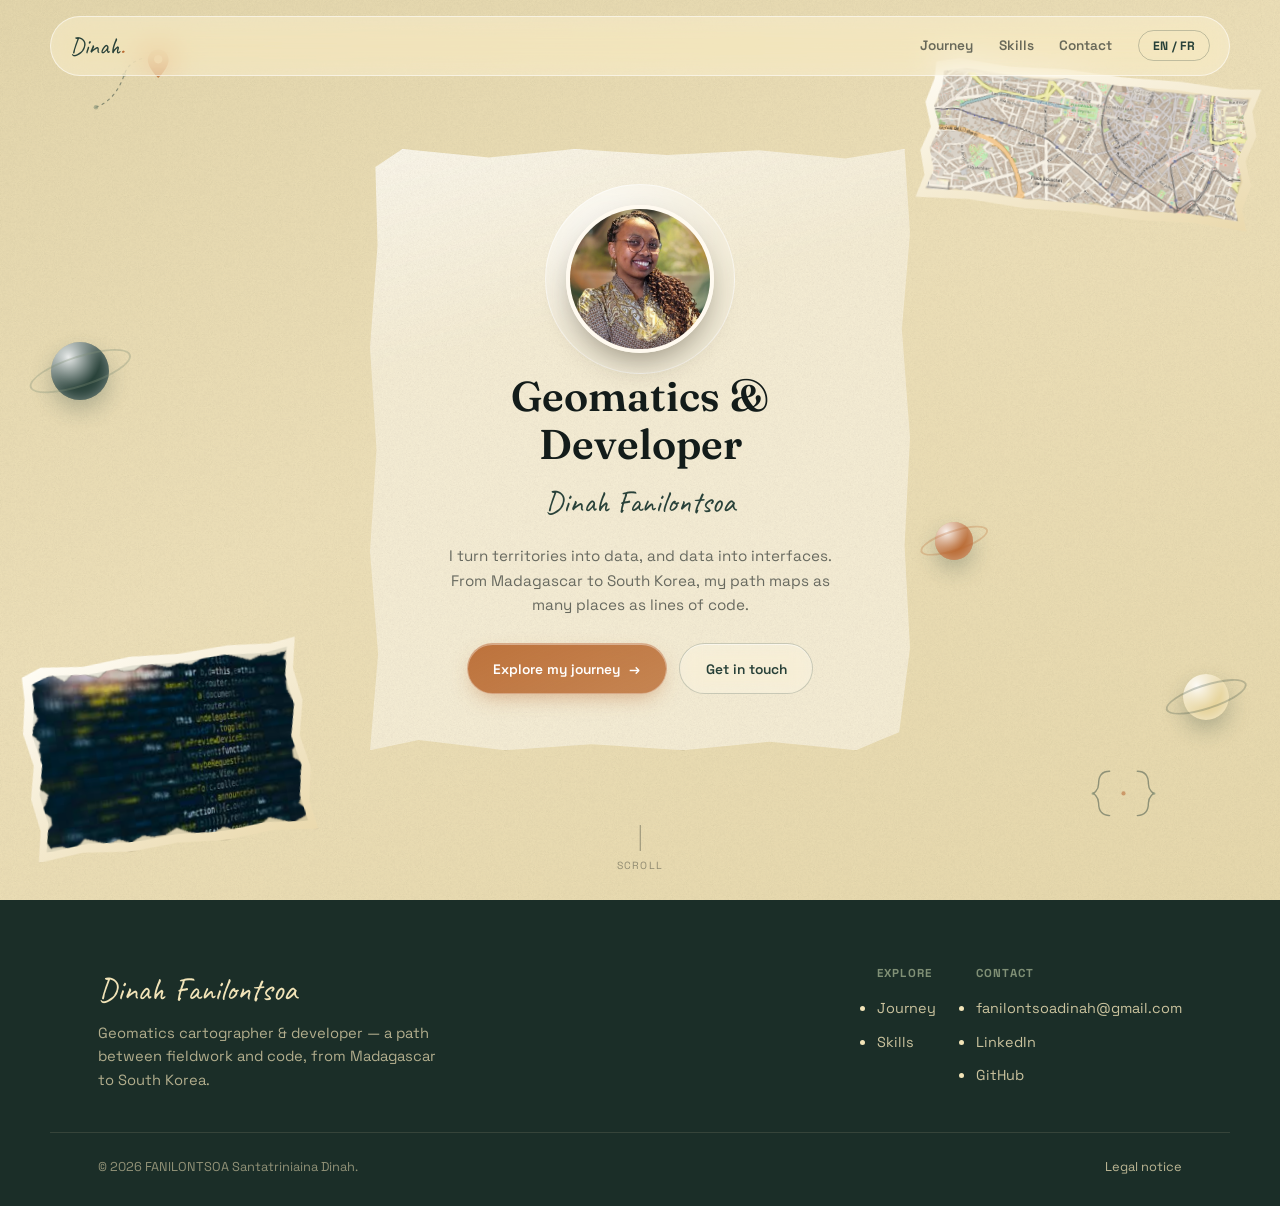
==== commit 4b9d4203: "up email" ====
--- a/index.html
+++ b/index.html
@@ -106,7 +106,7 @@
       <div class="site-footer__col">
         <h3 data-i18n="footer.contact">Contact</h3>
         <ul>
-          <li><a href="mailto:contact@dinah-portfolio.example">contact@dinah-portfolio.example</a></li>
+          <li><a href="mailto:fanilontsoadinah@gmail.com">fanilontsoadinah@gmail.com</a></li>
           <li><a href="https://www.linkedin.com" target="_blank" rel="noopener noreferrer">LinkedIn</a></li>
           <li><a href="https://github.com" target="_blank" rel="noopener noreferrer">GitHub</a></li>
         </ul>
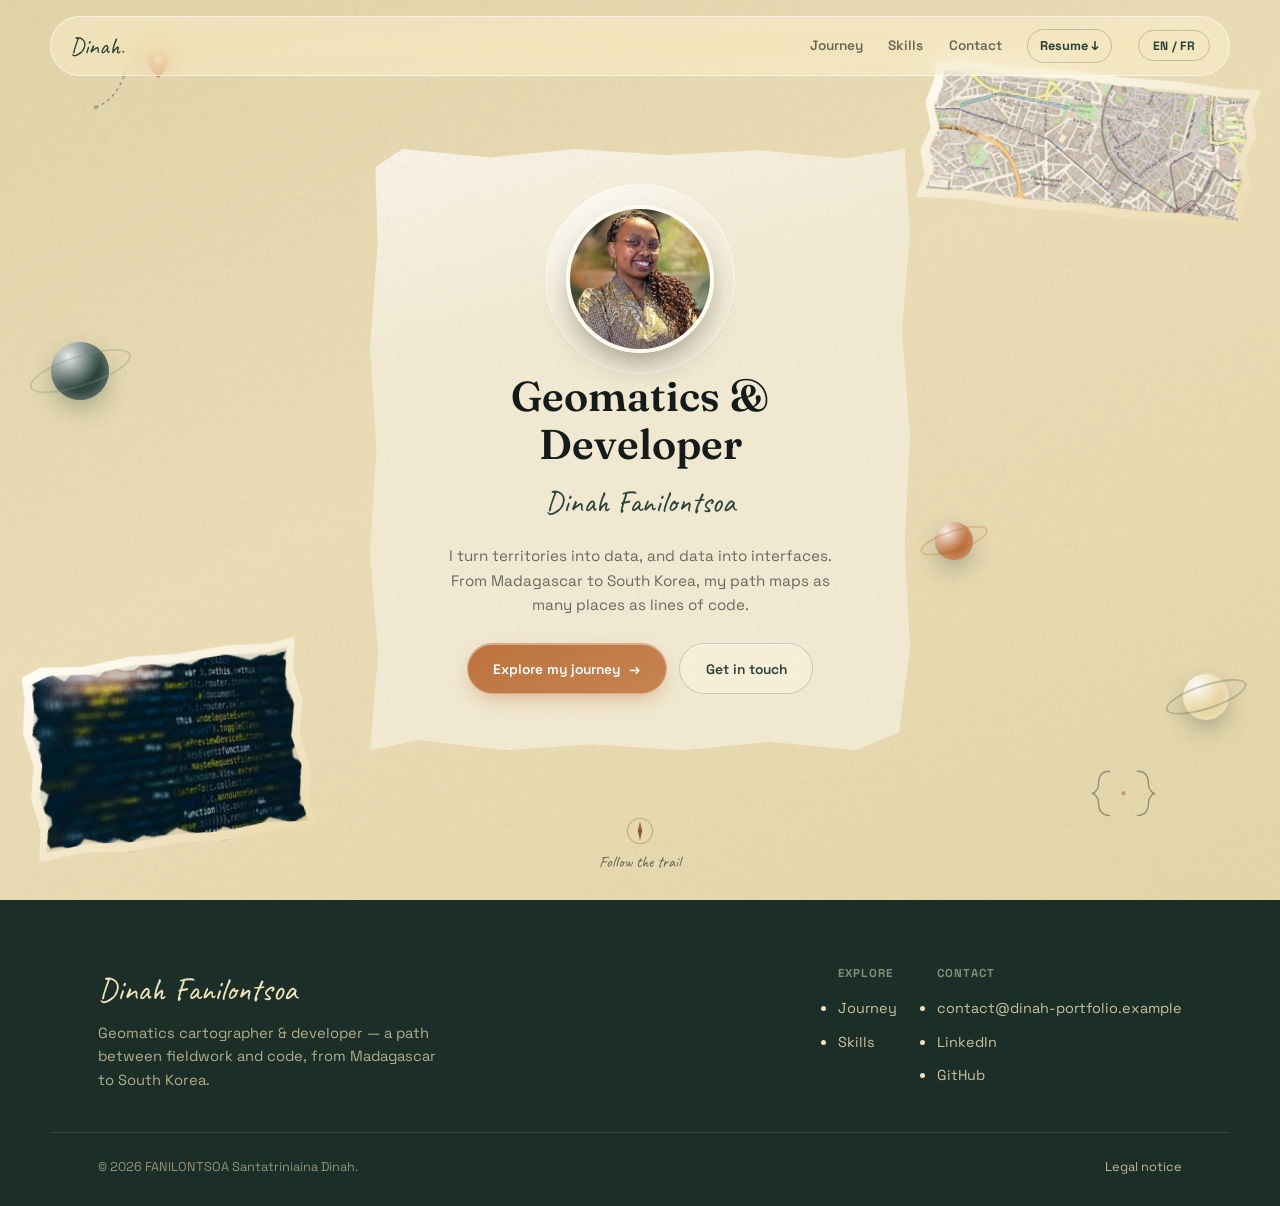
==== commit 897570f7: "up detail" ====
--- a/index.html
+++ b/index.html
@@ -28,6 +28,7 @@
       <a href="#parcours" data-i18n="nav.parcours">Parcours</a>
       <a href="#competences" data-i18n="nav.competences">Compétences</a>
       <a href="#contact" data-i18n="nav.contact">Contact</a>
+      <a href="assets/cv-dinah-fanilontsoa.pdf" class="cv-link" download data-i18n="nav.cv">CV ↓</a>
       <button id="langToggle" class="lang-toggle" aria-label="Changer la langue">FR / EN</button>
     </nav>
   </div>
@@ -79,9 +80,17 @@
       </div>
     </div>
 
-    <button class="scroll-cue" id="scrollCue" aria-label="Défiler vers la suite">
-      <span class="scroll-cue__line" aria-hidden="true"></span>
-      <span class="scroll-cue__label" data-i18n="hero.scroll">Défiler</span>
+    <button class="scroll-cue" id="scrollCue" aria-label="Découvrir mon parcours en défilant">
+      <span class="scroll-cue__compass" aria-hidden="true">
+        <svg viewBox="0 0 40 40" xmlns="http://www.w3.org/2000/svg">
+          <circle cx="20" cy="20" r="17" fill="none" stroke="currentColor" stroke-width="1.2" opacity="0.45"/>
+          <g class="scroll-cue__needle">
+            <path d="M20 7 L23 20 L20 33 L17 20 Z" fill="currentColor" opacity="0.85"/>
+          </g>
+          <circle cx="20" cy="20" r="2" fill="currentColor"/>
+        </svg>
+      </span>
+      <span class="scroll-cue__label" data-i18n="hero.scroll">Suivre la route</span>
     </button>
   </section>
 </main>
@@ -106,7 +115,7 @@
       <div class="site-footer__col">
         <h3 data-i18n="footer.contact">Contact</h3>
         <ul>
-          <li><a href="mailto:fanilontsoadinah@gmail.com">fanilontsoadinah@gmail.com</a></li>
+          <li><a href="mailto:contact@dinah-portfolio.example">contact@dinah-portfolio.example</a></li>
           <li><a href="https://www.linkedin.com" target="_blank" rel="noopener noreferrer">LinkedIn</a></li>
           <li><a href="https://github.com" target="_blank" rel="noopener noreferrer">GitHub</a></li>
         </ul>
--- a/assets/css/header.css
+++ b/assets/css/header.css
@@ -17,3 +17,24 @@
 .site-header__nav { display: flex; gap: 1.6rem; align-items: center; }
 .site-header__nav a { font-size: .85rem; font-weight: 600; color: var(--ink-dim); }
 .site-header__nav a:hover { color: var(--earth-deep); }
+
+.cv-link {
+  font-size: .8rem !important;
+  font-weight: 700 !important;
+  padding: .35rem .75rem;
+  border: 1px solid rgba(40,65,57,.25);
+  border-radius: 999px;
+  color: var(--emerald) !important;
+  transition: background .2s, border-color .2s;
+}
+.cv-link:hover, .cv-link:focus-visible {
+  background: rgba(40,65,57,.08);
+  border-color: var(--emerald);
+}
+
+@media (max-width: 640px) {
+  .site-header__nav { gap: .7rem; }
+  .site-header__nav a:not(.cv-link) { display: none; }
+  .cv-link { font-size: .72rem !important; padding: .3rem .6rem; }
+  .logo { font-size: 1.3rem; }
+}
--- a/assets/css/landing.css
+++ b/assets/css/landing.css
@@ -483,19 +483,39 @@
   transform: translateY(-2px);
 }
 
-/* ---------- Scroll cue ---------- */
+/* ---------- Scroll cue : boussole de cartographe ---------- */
 .scroll-cue {
   position: absolute; bottom: 1.75rem; left: 50%; transform: translateX(-50%);
-  display: flex; flex-direction: column; align-items: center; gap: .5rem;
-  z-index: 6; color: var(--ink-faint);
-}
-.scroll-cue__line { width: 1.5px; height: 26px; background: var(--ink-faint); position: relative; overflow: hidden; }
-.scroll-cue__line::after {
-  content: ""; position: absolute; top: -100%; left: 0; width: 100%; height: 100%;
-  background: var(--earth); animation: scrollFlow 1.8s var(--ease) infinite;
-}
-@keyframes scrollFlow { to { top: 100%; } }
-.scroll-cue__label { font-size: .65rem; letter-spacing: .12em; text-transform: uppercase; }
+  display: flex; flex-direction: column; align-items: center; gap: .4rem;
+  z-index: 6; color: var(--ink-dim);
+}
+
+.scroll-cue__compass {
+  width: 30px;
+  height: 30px;
+  display: block;
+  color: var(--earth-deep);
+  transition: transform .3s var(--ease);
+}
+.scroll-cue:hover .scroll-cue__compass,
+.scroll-cue:focus-visible .scroll-cue__compass {
+  transform: scale(1.1);
+}
+
+.scroll-cue__needle {
+  transform-origin: 20px 20px;
+  animation: needleSway 3.2s ease-in-out infinite;
+}
+@keyframes needleSway {
+  0%, 100% { transform: rotate(-12deg); }
+  50% { transform: rotate(12deg); }
+}
+
+.scroll-cue__label {
+  font-family: var(--font-signature);
+  font-size: 1rem;
+  color: var(--ink-dim);
+}
 
 /* ---------- Section suivante : révélation au scroll ---------- */
 .reveal-on-scroll {
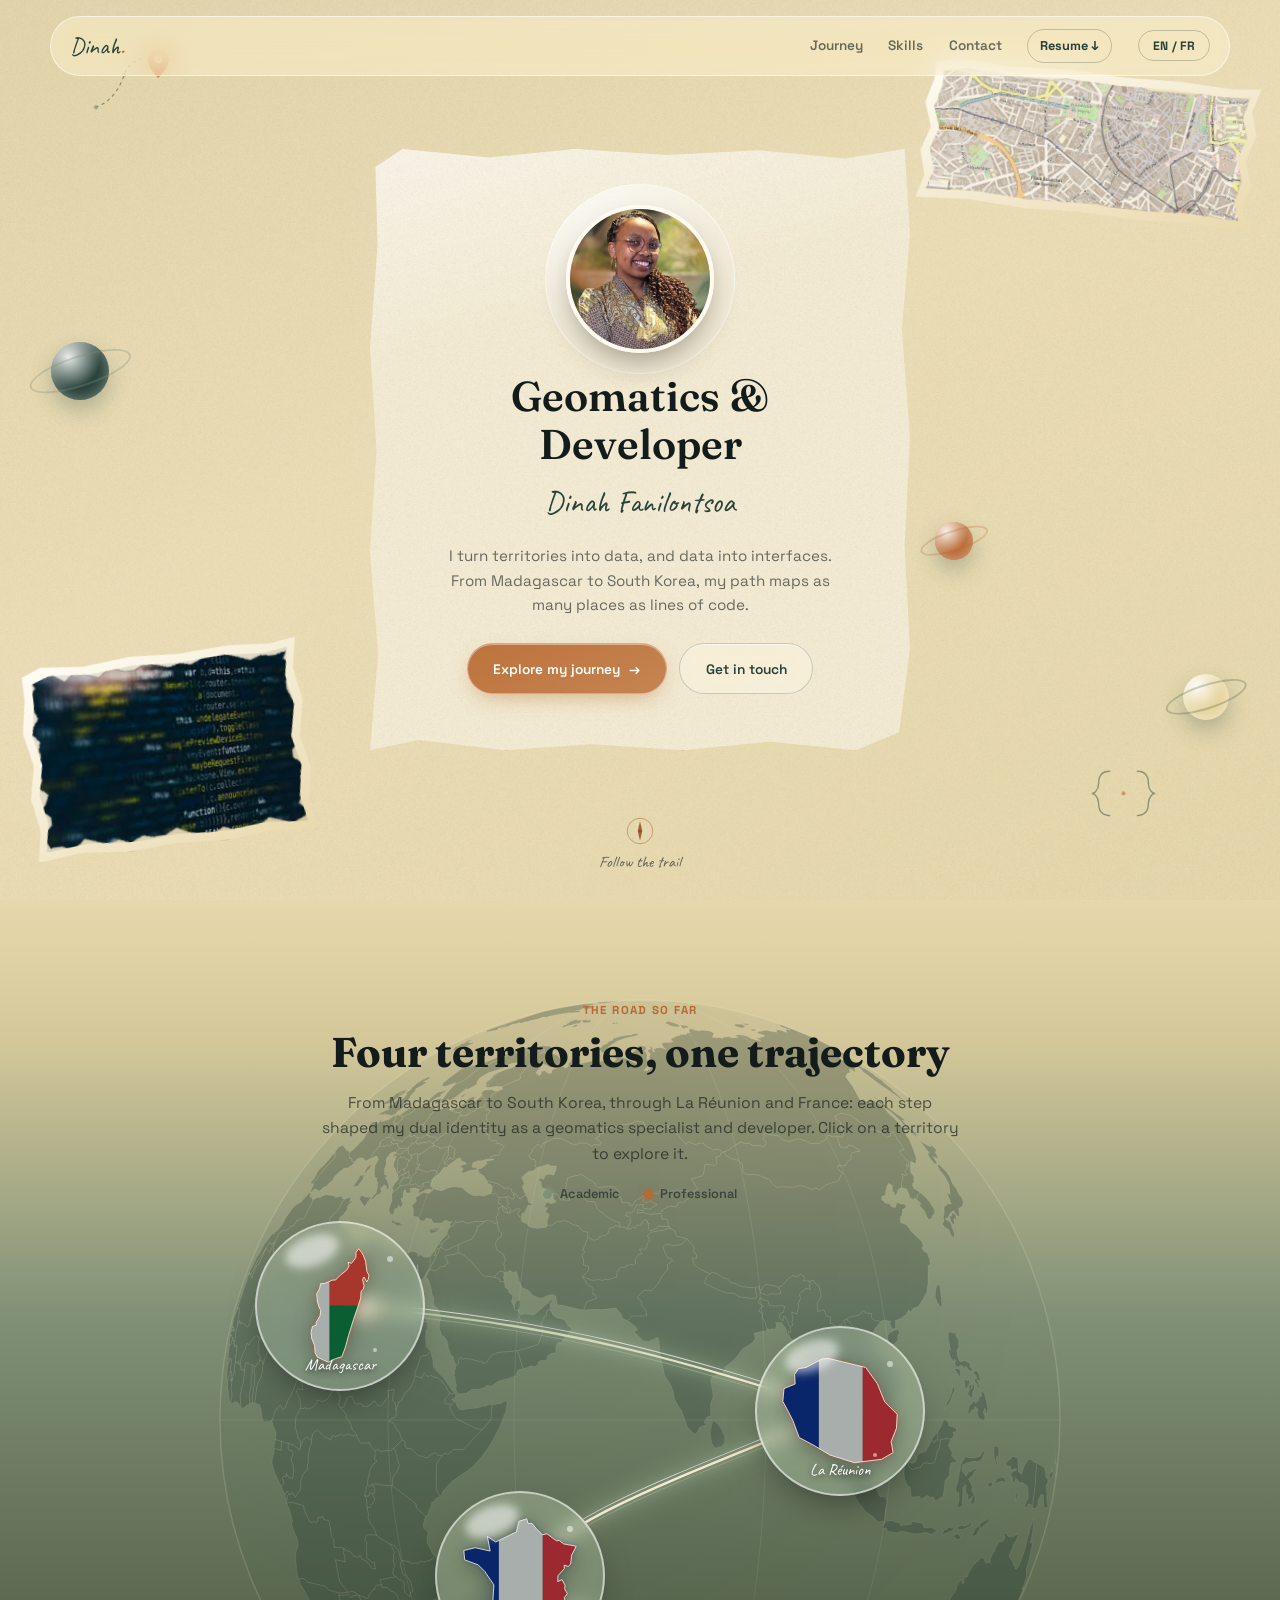
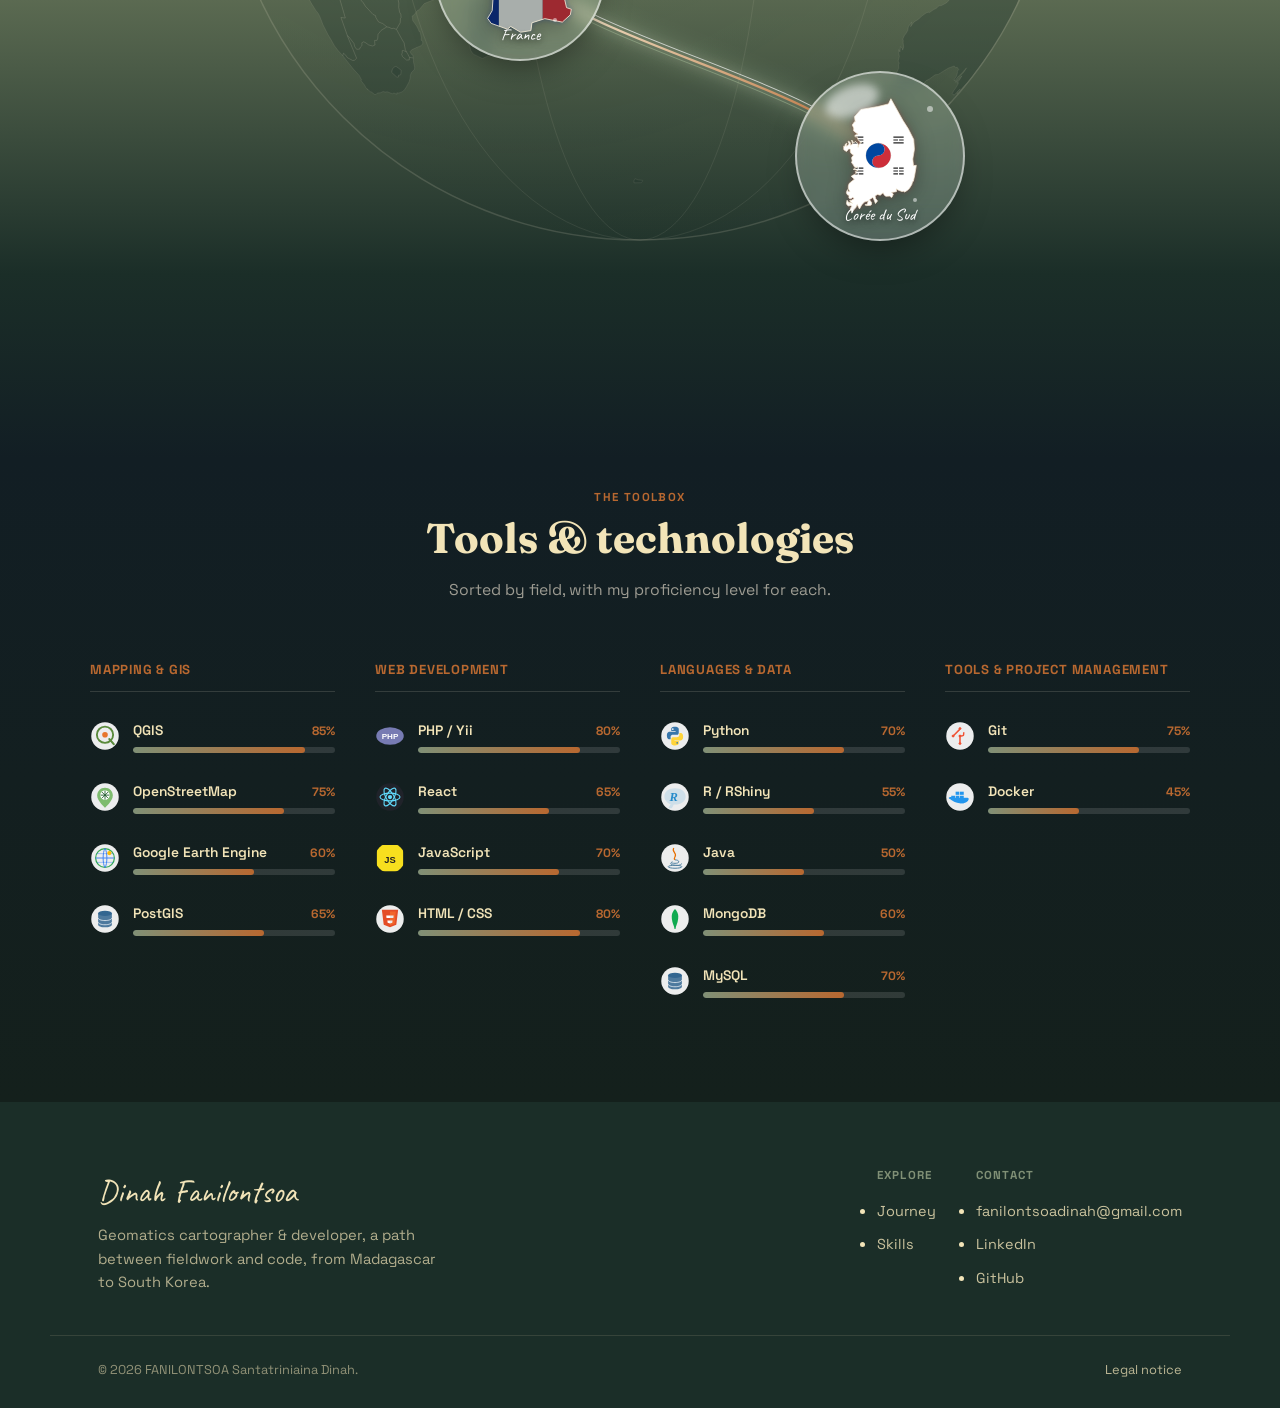
==== commit e31b73a9: "up design" ====
--- a/index.html
+++ b/index.html
@@ -3,7 +3,7 @@
 <head>
 <meta charset="UTF-8">
 <meta name="viewport" content="width=device-width, initial-scale=1.0">
-<title>Dinah Fanilontsoa — Développeuse &amp; Géomaticienne Cartographe</title>
+<title>Dinah Fanilontsoa, Développeuse &amp; Géomaticienne Cartographe</title>
 <meta name="description" content="Portfolio de FANILONTSOA Santatriniaina Dinah, développeuse et géomaticienne cartographe.">
 
 <link rel="icon" type="image/svg+xml" href="assets/images/favicon.svg">
@@ -15,12 +15,18 @@
 <link rel="stylesheet" href="assets/css/base.css">
 <link rel="stylesheet" href="assets/css/header.css">
 <link rel="stylesheet" href="assets/css/landing.css">
+<link rel="stylesheet" href="assets/css/journey.css">
+<link rel="stylesheet" href="assets/css/skills.css">
 <link rel="stylesheet" href="assets/css/footer.css">
 </head>
 <body>
 
 <a href="#main-content" class="skip-link" data-i18n="skip">Aller au contenu principal</a>
 
+<!-- ============================================================
+     EN-TÊTE DU SITE : logo, menu de navigation, lien CV,
+     bouton de changement de langue (FR/EN)
+     ============================================================ -->
 <header class="site-header">
   <div class="site-header__bar">
     <a href="#main-content" class="logo">Dinah<span class="logo__dot">.</span></a>
@@ -35,6 +41,11 @@
 </header>
 
 <main id="main-content">
+  <!-- ============================================================
+       SECTION HERO (landing) : photo, titre, signature, bio,
+       boutons d'action. Animation de papier déchiré + billes
+       flottantes en arrière-plan (voir assets/css/landing.css)
+       ============================================================ -->
   <section class="hero" aria-label="Présentation">
 
     <div class="hero__orb hero__orb--1" aria-hidden="true"><div class="hero__orb__inner"></div></div>
@@ -93,14 +104,349 @@
       <span class="scroll-cue__label" data-i18n="hero.scroll">Suivre la route</span>
     </button>
   </section>
+
+  <!-- ============================================================
+       SECTION PARCOURS : globe en fond, 4 territoires cliquables
+       (Madagascar, Réunion, France, Corée). Le clic sur un
+       territoire ouvre des bulles-satellites présentant les
+       projets réalisés (voir assets/js/journey.js)
+       ============================================================ -->
+  <section id="parcours" class="journey" aria-label="Mon parcours à travers 4 territoires">
+    <img class="journey__globe" src="assets/images/globe-bg.svg" alt="" aria-hidden="true">
+
+    <div class="journey__intro container">
+      <p class="eyebrow eyebrow--night" data-i18n="journey.eyebrow">Le chemin parcouru</p>
+      <h2 class="journey__title" data-i18n="journey.title">Quatre territoires, une trajectoire</h2>
+      <p class="journey__lead" data-i18n="journey.lead">
+        De Madagascar à la Corée du Sud, en passant par La Réunion et la France :
+        chaque étape a façonné ma double identité de géomaticienne et de développeuse.
+        Cliquez sur un territoire pour l'explorer.
+      </p>
+      <p class="journey__legend">
+        <span class="journey__legend-item"><span class="journey__legend-dot journey__legend-dot--academique"></span> <span data-i18n="journey.legend.academique">Académique</span></span>
+        <span class="journey__legend-item"><span class="journey__legend-dot journey__legend-dot--professionnel"></span> <span data-i18n="journey.legend.professionnel">Professionnel</span></span>
+      </p>
+    </div>
+
+    <div class="journey__map">
+      <svg class="journey__connector" viewBox="0 0 1000 1000" preserveAspectRatio="none" aria-hidden="true">
+        <defs>
+          <linearGradient id="trailGradient" x1="0%" y1="0%" x2="100%" y2="100%">
+            <stop offset="0%" stop-color="#a8c19a"/>
+            <stop offset="50%" stop-color="#f4ecd4"/>
+            <stop offset="100%" stop-color="#b86830"/>
+          </linearGradient>
+          <radialGradient id="arrowGlow" cx="30%" cy="50%" r="70%">
+            <stop offset="0%" stop-color="#f4ecd4" stop-opacity="0.9"/>
+            <stop offset="100%" stop-color="#a8c19a" stop-opacity="0"/>
+          </radialGradient>
+        </defs>
+        <path id="trailPath" class="journey__connector-path journey__connector-path--glow" d="M 200 60 C 420 80, 560 140, 700 200 C 560 280, 420 340, 380 420 C 480 520, 660 560, 740 660" fill="none"/>
+        <path class="journey__connector-path journey__connector-path--main" d="M 200 60 C 420 80, 560 140, 700 200 C 560 280, 420 340, 380 420 C 480 520, 660 560, 740 660" fill="none"/>
+        <path class="journey__connector-path journey__connector-path--thin-a" d="M 200 60 C 420 80, 560 140, 700 200 C 560 280, 420 340, 380 420 C 480 520, 660 560, 740 660" fill="none"/>
+        <path class="journey__connector-path journey__connector-path--thin-b" d="M 200 60 C 420 80, 560 140, 700 200 C 560 280, 420 340, 380 420 C 480 520, 660 560, 740 660" fill="none"/>
+        <g id="trailArrow" class="journey__arrow">
+          <circle r="26" fill="url(#arrowGlow)"/>
+          <path d="M -16,-13 L 18,0 L -16,13 L -8,0 Z" fill="url(#trailGradient)"/>
+        </g>
+      </svg>
+
+      <!-- ===== Étape 1 : Madagascar ===== -->
+      <div class="territory-wrap" style="--stop-x: 20%; --stop-y: 6%;">
+        <button type="button" class="territory-stop" data-country="madagascar" aria-expanded="false" aria-controls="sat-madagascar">
+          <span class="territory-stop__bubble glass-card">
+            <span class="bubble-fleck bubble-fleck--a" aria-hidden="true"></span>
+            <span class="bubble-fleck bubble-fleck--b" aria-hidden="true"></span>
+            <img class="territory-stop__map" src="assets/images/territories/madagascar.svg" alt="">
+            <span class="territory-stop__name">Madagascar</span>
+          </span>
+          <span class="visually-hidden">Afficher les projets réalisés à Madagascar</span>
+        </button>
+        <div class="territory-satellites" id="sat-madagascar" hidden></div>
+      </div>
+
+      <!-- ===== Étape 2 : La Réunion ===== -->
+      <div class="territory-wrap" style="--stop-x: 70%; --stop-y: 20%;">
+        <button type="button" class="territory-stop" data-country="reunion" aria-expanded="false" aria-controls="sat-reunion">
+          <span class="territory-stop__bubble glass-card">
+            <span class="bubble-fleck bubble-fleck--a" aria-hidden="true"></span>
+            <span class="bubble-fleck bubble-fleck--b" aria-hidden="true"></span>
+            <img class="territory-stop__map" src="assets/images/territories/reunion.svg" alt="">
+            <span class="territory-stop__name">La Réunion</span>
+          </span>
+          <span class="visually-hidden">Afficher le projet réalisé à La Réunion</span>
+        </button>
+        <div class="territory-satellites" id="sat-reunion" hidden></div>
+      </div>
+
+      <!-- ===== Étape 3 : France ===== -->
+      <div class="territory-wrap" style="--stop-x: 38%; --stop-y: 42%;">
+        <button type="button" class="territory-stop" data-country="france" aria-expanded="false" aria-controls="sat-france">
+          <span class="territory-stop__bubble glass-card">
+            <span class="bubble-fleck bubble-fleck--a" aria-hidden="true"></span>
+            <span class="bubble-fleck bubble-fleck--b" aria-hidden="true"></span>
+            <img class="territory-stop__map" src="assets/images/territories/france.svg" alt="">
+            <span class="territory-stop__name">France</span>
+          </span>
+          <span class="visually-hidden">Afficher les projets réalisés en France</span>
+        </button>
+        <div class="territory-satellites" id="sat-france" hidden></div>
+      </div>
+
+      <!-- ===== Étape 4 : Corée du Sud ===== -->
+      <div class="territory-wrap" style="--stop-x: 74%; --stop-y: 66%;">
+        <button type="button" class="territory-stop" data-country="coree" aria-expanded="false" aria-controls="sat-coree">
+          <span class="territory-stop__bubble glass-card">
+            <span class="bubble-fleck bubble-fleck--a" aria-hidden="true"></span>
+            <span class="bubble-fleck bubble-fleck--b" aria-hidden="true"></span>
+            <img class="territory-stop__map" src="assets/images/territories/coree.svg" alt="">
+            <span class="territory-stop__name">Corée du Sud</span>
+          </span>
+          <span class="visually-hidden">Afficher le projet réalisé en Corée du Sud</span>
+        </button>
+        <div class="territory-satellites" id="sat-coree" hidden></div>
+      </div>
+
+    </div>
+  </section>
+
+  <!-- ============================================================
+       SECTION COMPÉTENCES : outils classés par métier, avec
+       barre de progression visible directement (pas besoin de
+       cliquer), animée au scroll (voir assets/css/skills.css)
+       ============================================================ -->
+  <section id="competences" class="skills" aria-label="Outils et technologies maîtrisés">
+    <div class="container">
+      <div class="skills__intro">
+        <p class="eyebrow eyebrow--night" data-i18n="skills.eyebrow">La boîte à outils</p>
+        <h2 class="skills__title" data-i18n="skills.title">Outils &amp; technologies</h2>
+        <p class="skills__lead" data-i18n="skills.lead">
+          Classés par métier, avec mon niveau de maîtrise pour chacun.
+        </p>
+      </div>
+
+      <div class="skills__grid">
+
+        <div class="skills__category">
+          <h3 class="skills__category-title" data-i18n="skills.cat.gis">Cartographie &amp; SIG</h3>
+          <div class="skills__list">
+            <div class="skill-item">
+              <img class="skill-item__icon" src="assets/images/tools/qgis.svg" alt="">
+              <div class="skill-item__info">
+                <div class="skill-item__top">
+                  <span class="skill-item__name">QGIS</span>
+                  <span class="skill-item__level">85%</span>
+                </div>
+                <div class="skill-item__bar">
+                  <div class="skill-item__fill" style="--level: 85%;"></div>
+                </div>
+              </div>
+            </div>
+            <div class="skill-item">
+              <img class="skill-item__icon" src="assets/images/tools/osm.svg" alt="">
+              <div class="skill-item__info">
+                <div class="skill-item__top">
+                  <span class="skill-item__name">OpenStreetMap</span>
+                  <span class="skill-item__level">75%</span>
+                </div>
+                <div class="skill-item__bar">
+                  <div class="skill-item__fill" style="--level: 75%;"></div>
+                </div>
+              </div>
+            </div>
+            <div class="skill-item">
+              <img class="skill-item__icon" src="assets/images/tools/gee.svg" alt="">
+              <div class="skill-item__info">
+                <div class="skill-item__top">
+                  <span class="skill-item__name">Google Earth Engine</span>
+                  <span class="skill-item__level">60%</span>
+                </div>
+                <div class="skill-item__bar">
+                  <div class="skill-item__fill" style="--level: 60%;"></div>
+                </div>
+              </div>
+            </div>
+            <div class="skill-item">
+              <img class="skill-item__icon" src="assets/images/tools/sgbd.svg" alt="">
+              <div class="skill-item__info">
+                <div class="skill-item__top">
+                  <span class="skill-item__name">PostGIS</span>
+                  <span class="skill-item__level">65%</span>
+                </div>
+                <div class="skill-item__bar">
+                  <div class="skill-item__fill" style="--level: 65%;"></div>
+                </div>
+              </div>
+            </div>
+          </div>
+        </div>
+
+        <div class="skills__category">
+          <h3 class="skills__category-title" data-i18n="skills.cat.web">Développement web</h3>
+          <div class="skills__list">
+            <div class="skill-item">
+              <img class="skill-item__icon" src="assets/images/tools/php.svg" alt="">
+              <div class="skill-item__info">
+                <div class="skill-item__top">
+                  <span class="skill-item__name">PHP / Yii</span>
+                  <span class="skill-item__level">80%</span>
+                </div>
+                <div class="skill-item__bar">
+                  <div class="skill-item__fill" style="--level: 80%;"></div>
+                </div>
+              </div>
+            </div>
+            <div class="skill-item">
+              <img class="skill-item__icon" src="assets/images/tools/react.svg" alt="">
+              <div class="skill-item__info">
+                <div class="skill-item__top">
+                  <span class="skill-item__name">React</span>
+                  <span class="skill-item__level">65%</span>
+                </div>
+                <div class="skill-item__bar">
+                  <div class="skill-item__fill" style="--level: 65%;"></div>
+                </div>
+              </div>
+            </div>
+            <div class="skill-item">
+              <img class="skill-item__icon" src="assets/images/tools/javascript.svg" alt="">
+              <div class="skill-item__info">
+                <div class="skill-item__top">
+                  <span class="skill-item__name">JavaScript</span>
+                  <span class="skill-item__level">70%</span>
+                </div>
+                <div class="skill-item__bar">
+                  <div class="skill-item__fill" style="--level: 70%;"></div>
+                </div>
+              </div>
+            </div>
+            <div class="skill-item">
+              <img class="skill-item__icon" src="assets/images/tools/html-css.svg" alt="">
+              <div class="skill-item__info">
+                <div class="skill-item__top">
+                  <span class="skill-item__name">HTML / CSS</span>
+                  <span class="skill-item__level">80%</span>
+                </div>
+                <div class="skill-item__bar">
+                  <div class="skill-item__fill" style="--level: 80%;"></div>
+                </div>
+              </div>
+            </div>
+          </div>
+        </div>
+
+        <div class="skills__category">
+          <h3 class="skills__category-title" data-i18n="skills.cat.lang">Langages &amp; données</h3>
+          <div class="skills__list">
+            <div class="skill-item">
+              <img class="skill-item__icon" src="assets/images/tools/python.svg" alt="">
+              <div class="skill-item__info">
+                <div class="skill-item__top">
+                  <span class="skill-item__name">Python</span>
+                  <span class="skill-item__level">70%</span>
+                </div>
+                <div class="skill-item__bar">
+                  <div class="skill-item__fill" style="--level: 70%;"></div>
+                </div>
+              </div>
+            </div>
+            <div class="skill-item">
+              <img class="skill-item__icon" src="assets/images/tools/r-lang.svg" alt="">
+              <div class="skill-item__info">
+                <div class="skill-item__top">
+                  <span class="skill-item__name">R / RShiny</span>
+                  <span class="skill-item__level">55%</span>
+                </div>
+                <div class="skill-item__bar">
+                  <div class="skill-item__fill" style="--level: 55%;"></div>
+                </div>
+              </div>
+            </div>
+            <div class="skill-item">
+              <img class="skill-item__icon" src="assets/images/tools/java.svg" alt="">
+              <div class="skill-item__info">
+                <div class="skill-item__top">
+                  <span class="skill-item__name">Java</span>
+                  <span class="skill-item__level">50%</span>
+                </div>
+                <div class="skill-item__bar">
+                  <div class="skill-item__fill" style="--level: 50%;"></div>
+                </div>
+              </div>
+            </div>
+            <div class="skill-item">
+              <img class="skill-item__icon" src="assets/images/tools/mongodb.svg" alt="">
+              <div class="skill-item__info">
+                <div class="skill-item__top">
+                  <span class="skill-item__name">MongoDB</span>
+                  <span class="skill-item__level">60%</span>
+                </div>
+                <div class="skill-item__bar">
+                  <div class="skill-item__fill" style="--level: 60%;"></div>
+                </div>
+              </div>
+            </div>
+            <div class="skill-item">
+              <img class="skill-item__icon" src="assets/images/tools/sgbd.svg" alt="">
+              <div class="skill-item__info">
+                <div class="skill-item__top">
+                  <span class="skill-item__name">MySQL</span>
+                  <span class="skill-item__level">70%</span>
+                </div>
+                <div class="skill-item__bar">
+                  <div class="skill-item__fill" style="--level: 70%;"></div>
+                </div>
+              </div>
+            </div>
+          </div>
+        </div>
+
+        <div class="skills__category">
+          <h3 class="skills__category-title" data-i18n="skills.cat.tools">Outils &amp; gestion de projet</h3>
+          <div class="skills__list">
+            <div class="skill-item">
+              <img class="skill-item__icon" src="assets/images/tools/git.svg" alt="">
+              <div class="skill-item__info">
+                <div class="skill-item__top">
+                  <span class="skill-item__name">Git</span>
+                  <span class="skill-item__level">75%</span>
+                </div>
+                <div class="skill-item__bar">
+                  <div class="skill-item__fill" style="--level: 75%;"></div>
+                </div>
+              </div>
+            </div>
+            <div class="skill-item">
+              <img class="skill-item__icon" src="assets/images/tools/docker.svg" alt="">
+              <div class="skill-item__info">
+                <div class="skill-item__top">
+                  <span class="skill-item__name">Docker</span>
+                  <span class="skill-item__level">45%</span>
+                </div>
+                <div class="skill-item__bar">
+                  <div class="skill-item__fill" style="--level: 45%;"></div>
+                </div>
+              </div>
+            </div>
+          </div>
+        </div>
+
+      </div>
+    </div>
+  </section>
+
 </main>
 
+<!-- ============================================================
+     PIED DE PAGE : signature, liens de navigation, contact,
+     copyright et lien vers les mentions légales
+     ============================================================ -->
 <footer class="site-footer">
   <div class="site-footer__top">
     <div class="site-footer__brand">
       <p class="site-footer__signature" aria-hidden="true">Dinah Fanilontsoa</p>
       <p class="site-footer__tagline" data-i18n="footer.tagline">
-        Géomaticienne cartographe &amp; développeuse — un parcours entre
+        Géomaticienne cartographe &amp; développeuse, un parcours entre
         terrain et code, de Madagascar à la Corée du Sud.
       </p>
     </div>
@@ -115,7 +461,7 @@
       <div class="site-footer__col">
         <h3 data-i18n="footer.contact">Contact</h3>
         <ul>
-          <li><a href="mailto:contact@dinah-portfolio.example">contact@dinah-portfolio.example</a></li>
+          <li><a href="mailto:fanilontsoadinah@gmail.com">fanilontsoadinah@gmail.com</a></li>
           <li><a href="https://www.linkedin.com" target="_blank" rel="noopener noreferrer">LinkedIn</a></li>
           <li><a href="https://github.com" target="_blank" rel="noopener noreferrer">GitHub</a></li>
         </ul>
@@ -143,5 +489,6 @@
 <script src="assets/js/i18n.js" defer></script>
 <script src="assets/js/landing.js" defer></script>
 <script src="assets/js/lightbox.js" defer></script>
+<script src="assets/js/journey.js" defer></script>
 </body>
 </html>
--- a/assets/css/base.css
+++ b/assets/css/base.css
@@ -10,6 +10,13 @@
 
   --bg: #ece0bd;
   --bg-soft: #f3e8c8;
+
+  /* Teinte secondaire "nuit de carte ancienne" pour la section parcours */
+  --night: #1c2b33;
+  --night-deep: #121e24;
+  --night-glass: rgba(255, 255, 255, 0.07);
+  --night-glass-strong: rgba(255, 255, 255, 0.12);
+  --night-border: rgba(255, 255, 255, 0.18);
 
   --glass-fill: rgba(255, 250, 235, 0.38);
   --glass-fill-strong: rgba(255, 250, 235, 0.55);
--- a/assets/css/journey.css
+++ b/assets/css/journey.css
@@ -0,0 +1,369 @@
+/* ============================================================
+   JOURNEY v3 — Globe en fond, ligne de connexion glass, bulles
+   territoires cliquables avec voile uniforme + indice de clic.
+   ============================================================ */
+
+.journey {
+  position: relative;
+  background: linear-gradient(180deg,
+    #e6d8ac 0%,
+    #d4c89a 12%,
+    var(--wasabi) 36%,
+    #5c6b52 60%,
+    var(--emerald-deep) 84%,
+    var(--night-deep) 100%
+  );
+  padding-block: 6rem 1rem;
+  overflow: hidden;
+  isolation: isolate;
+}
+
+/* ---------- Globe en fond, faible opacité, animé ---------- */
+.journey__globe {
+  position: absolute;
+  top: 6%;
+  left: 50%;
+  width: min(900px, 110vw);
+  transform: translateX(-50%);
+  color: var(--emerald-deep);
+  opacity: 0.5;
+  z-index: 0;
+  pointer-events: none;
+  animation: globeSpin 70s linear infinite;
+}
+
+@keyframes globeSpin {
+  from { transform: translateX(-50%) rotate(0deg); }
+  to   { transform: translateX(-50%) rotate(360deg); }
+}
+
+.journey__intro {
+  position: relative;
+  z-index: 2;
+  max-width: 640px;
+  text-align: center;
+  margin: 0 auto 3.5rem;
+}
+
+.eyebrow--night {
+  display: inline-block;
+  font-family: var(--font-mono);
+  font-size: .72rem;
+  font-weight: 700;
+  letter-spacing: .12em;
+  text-transform: uppercase;
+  color: var(--earth);
+}
+
+.journey__title {
+  font-family: var(--font-display);
+  font-size: clamp(1.9rem, 4vw, 2.6rem);
+  color: var(--noir);
+  margin: .5rem 0 1rem;
+}
+
+.journey__lead {
+  color: rgba(19,28,26,.68);
+  font-size: .98rem;
+}
+
+.journey__legend {
+  display: flex;
+  justify-content: center;
+  gap: 1.5rem;
+  margin-top: 1.1rem;
+}
+
+.journey__legend-item {
+  display: inline-flex;
+  align-items: center;
+  gap: .45rem;
+  font-size: .8rem;
+  font-weight: 600;
+  color: rgba(19,28,26,.6);
+}
+
+.journey__legend-dot {
+  width: 9px;
+  height: 9px;
+  border-radius: 50%;
+  display: inline-block;
+}
+.journey__legend-dot--academique { background: var(--wasabi); box-shadow: 0 0 6px rgba(168,193,154,.7); }
+.journey__legend-dot--professionnel { background: var(--earth); box-shadow: 0 0 6px rgba(184,104,48,.7); }
+
+/* ---------- Conteneur de la carte interactive ---------- */
+.journey__map {
+  position: relative;
+  z-index: 2;
+  max-width: 1000px;
+  margin-inline: auto;
+  aspect-ratio: 4 / 3;
+  max-height: 760px;
+  margin-bottom: 2rem;
+}
+
+.journey__connector {
+  position: absolute;
+  inset: 0;
+  width: 100%;
+  height: 100%;
+  z-index: 1;
+}
+
+.journey__connector-path--glow {
+  stroke: rgba(168, 193, 154, 0.5);
+  stroke-width: 22;
+  stroke-linecap: round;
+  filter: blur(14px);
+  opacity: 0.55;
+}
+
+.journey__connector-path--main {
+  stroke: url(#trailGradient);
+  stroke-width: 3;
+  stroke-linecap: round;
+  filter: drop-shadow(0 0 8px rgba(242,232,214,.6));
+}
+
+.journey__connector-path--thin-a {
+  stroke: rgba(255,255,255,.85);
+  stroke-width: 1.1;
+  stroke-linecap: round;
+  transform: translate(0px, -6px);
+  opacity: 0.8;
+}
+
+.journey__connector-path--thin-b {
+  stroke: rgba(168, 193, 154, .7);
+  stroke-width: 1.1;
+  stroke-linecap: round;
+  transform: translate(0px, 6px);
+  opacity: 0.7;
+}
+
+.journey__arrow {
+  filter: drop-shadow(0 3px 8px rgba(0,0,0,.45));
+}
+
+/* ---------- Bulle territoire : positionnée en absolu sur la carte ---------- */
+.territory-wrap {
+  position: absolute;
+  top: var(--stop-y);
+  left: var(--stop-x);
+  transform: translate(-50%, -50%);
+  z-index: 3;
+}
+
+.territory-stop {
+  position: relative;
+  display: block;
+  border: none;
+  background: none;
+  padding: 0;
+  cursor: pointer;
+  opacity: 0;
+  transition: opacity .8s var(--ease), transform .8s var(--ease);
+}
+.territory-stop.is-visible {
+  opacity: 1;
+}
+
+.territory-stop__bubble {
+  position: relative;
+  width: clamp(110px, 14vw, 170px);
+  height: clamp(110px, 14vw, 170px);
+  border-radius: 50%;
+  display: flex;
+  align-items: center;
+  justify-content: center;
+  overflow: hidden;
+  transition: transform .35s var(--ease), box-shadow .35s var(--ease), border-color .35s var(--ease);
+}
+
+.glass-card {
+  background: rgba(255,255,255,.22);
+  border: 2px solid rgba(255,255,255,.55);
+  backdrop-filter: blur(8px) saturate(140%);
+  -webkit-backdrop-filter: blur(8px) saturate(140%);
+  box-shadow: 0 16px 36px -14px rgba(0,0,0,.5);
+}
+
+/* reflet de lumière unique, discret, en haut-gauche */
+.territory-stop__bubble::after {
+  content: "";
+  position: absolute;
+  top: 8%;
+  left: 16%;
+  width: 34%;
+  height: 18%;
+  background: rgba(255,255,255,.55);
+  border-radius: 50%;
+  filter: blur(4px);
+  transform: rotate(-20deg);
+  z-index: 2;
+  pointer-events: none;
+}
+
+.territory-stop:hover .territory-stop__bubble,
+.territory-stop:focus-visible .territory-stop__bubble {
+  transform: scale(1.08);
+  border-color: var(--earth);
+  box-shadow: 0 20px 42px -14px rgba(0,0,0,.55), 0 0 0 3px rgba(184,104,48,.3);
+}
+
+.bubble-fleck {
+  position: absolute;
+  border-radius: 50%;
+  background: rgba(255,255,255,.5);
+  z-index: 2;
+  pointer-events: none;
+}
+.bubble-fleck--a { width: 6px; height: 6px; top: 20%; right: 18%; }
+.bubble-fleck--b { width: 4px; height: 4px; bottom: 22%; right: 28%; }
+
+.territory-stop__map {
+  width: 78%;
+  height: 78%;
+  object-fit: contain;
+  filter: drop-shadow(0 4px 10px rgba(0,0,0,.3));
+  transition: transform .4s var(--ease);
+  animation: territoryDrift 9s var(--ease) infinite;
+}
+
+@keyframes territoryDrift {
+  0%, 100% { transform: translateY(0) rotate(0deg); }
+  50% { transform: translateY(-4px) rotate(1deg); }
+}
+
+.territory-stop:hover .territory-stop__map { transform: scale(1.06); }
+
+/* ---------- Nom du pays : discret, intégré au bas de la bulle ---------- */
+.territory-stop__name {
+  position: absolute;
+  bottom: 8%;
+  left: 50%;
+  transform: translateX(-50%);
+  font-family: var(--font-signature);
+  font-size: clamp(.85rem, 1.3vw, 1.05rem);
+  color: #fff;
+  text-shadow: 0 2px 6px rgba(0,0,0,.6);
+  white-space: nowrap;
+  pointer-events: none;
+}
+
+/* ---------- Satellites de projets, affichés au clic ---------- */
+.territory-satellites {
+  position: absolute;
+  top: 50%;
+  left: 50%;
+  z-index: 5;
+  pointer-events: none;
+}
+.territory-satellites:not([hidden]) {
+  pointer-events: auto;
+}
+
+.satellite {
+  position: absolute;
+  top: 0;
+  left: 0;
+  width: 92px;
+  transform: translate(-50%, -50%) scale(0.3);
+  opacity: 0;
+  transition: opacity .4s var(--ease), transform .4s var(--ease);
+  text-align: center;
+  text-decoration: none;
+  z-index: 6;
+}
+.satellite.is-open {
+  opacity: 1;
+  transform: translate(calc(-50% + var(--sat-x)), calc(-50% + var(--sat-y))) scale(1);
+}
+
+/* Catégorie encodée par couleur de glow : académique = wasabi, professionnel = earth */
+.satellite[data-category="academique"] { --cat-color: var(--wasabi); --cat-glow: rgba(168,193,154,.65); }
+.satellite[data-category="professionnel"] { --cat-color: var(--earth); --cat-glow: rgba(226,147,90,.65); }
+
+.satellite__bubble {
+  width: 86px;
+  height: 86px;
+  border-radius: 50%;
+  margin-inline: auto;
+  display: flex;
+  align-items: center;
+  justify-content: center;
+  font-family: var(--font-mono);
+  font-size: .64rem;
+  font-weight: 600;
+  color: #fff;
+  background: rgba(255,255,255,.1);
+  border: 1.5px solid var(--cat-color, rgba(255,255,255,.4));
+  backdrop-filter: blur(6px) saturate(160%);
+  -webkit-backdrop-filter: blur(6px) saturate(160%);
+  box-shadow:
+    0 8px 24px -6px var(--cat-glow, rgba(0,0,0,.4)),
+    0 0 0 1px rgba(255,255,255,.08) inset;
+  padding: 10px;
+  line-height: 1.25;
+  overflow: hidden;
+  transition: transform .25s var(--ease), box-shadow .25s var(--ease);
+}
+.satellite:hover .satellite__bubble,
+.satellite:focus-visible .satellite__bubble {
+  transform: scale(1.12);
+  box-shadow:
+    0 12px 30px -6px var(--cat-glow, rgba(0,0,0,.5)),
+    0 0 0 2px var(--cat-color, rgba(255,255,255,.5)) inset;
+}
+
+.territory-more {
+  position: absolute;
+  top: 0;
+  left: 0;
+  transform: translate(-50%, -50%) scale(0.3);
+  opacity: 0;
+  transition: opacity .4s var(--ease) .1s, transform .4s var(--ease) .1s;
+  white-space: nowrap;
+  font-family: var(--font-mono);
+  font-size: .76rem;
+  font-weight: 700;
+  color: #fff;
+  background: rgba(255,255,255,.12);
+  border: 1.5px solid rgba(255,255,255,.55);
+  backdrop-filter: blur(10px) saturate(160%);
+  -webkit-backdrop-filter: blur(10px) saturate(160%);
+  padding: .6rem 1.3rem;
+  border-radius: 999px;
+  text-decoration: none;
+  box-shadow: 0 0 24px rgba(242,232,214,.35), 0 8px 20px -6px rgba(0,0,0,.4);
+  z-index: 6;
+}
+.territory-more.is-open {
+  opacity: 1;
+  transform: translate(calc(-50% + var(--more-x)), calc(-50% + var(--more-y))) scale(1);
+}
+.territory-more:hover, .territory-more:focus-visible {
+  background: rgba(255,255,255,.22);
+  box-shadow: 0 0 32px rgba(242,232,214,.5), 0 10px 24px -6px rgba(0,0,0,.45);
+}
+
+
+/* ---------- Responsive ---------- */
+@media (max-width: 760px) {
+  .journey__map {
+    aspect-ratio: auto;
+    display: flex;
+    flex-direction: column;
+    align-items: center;
+    gap: 3.5rem;
+    padding-block: 2rem;
+  }
+  .journey__connector { display: none; }
+  .territory-stop {
+    position: relative;
+    top: auto !important;
+    left: auto !important;
+    transform: none;
+  }
+}
--- a/assets/css/skills.css
+++ b/assets/css/skills.css
@@ -0,0 +1,118 @@
+/* ============================================================
+   SKILLS — Outils classés par métier, cliquables (popup maîtrise)
+   ============================================================ */
+
+.skills {
+  position: relative;
+  background: linear-gradient(180deg, var(--night-deep) 0%, #14201c 100%);
+  padding-block: 1.5rem 6rem;
+}
+
+.skills__intro {
+  max-width: 640px;
+  text-align: center;
+  margin: 0 auto 3.5rem;
+}
+
+.skills__title {
+  font-family: var(--font-display);
+  font-size: clamp(1.9rem, 4vw, 2.6rem);
+  color: var(--khaki);
+  margin: .5rem 0 1rem;
+}
+
+.skills__lead {
+  color: rgba(242,232,214,.62);
+  font-size: .98rem;
+}
+
+.skills__grid {
+  display: grid;
+  grid-template-columns: repeat(auto-fit, minmax(240px, 1fr));
+  gap: 2.5rem;
+  max-width: 1100px;
+  margin-inline: auto;
+}
+
+.skills__category-title {
+  font-family: var(--font-mono);
+  font-size: .82rem;
+  font-weight: 700;
+  letter-spacing: .06em;
+  text-transform: uppercase;
+  color: var(--earth);
+  margin-bottom: 1.1rem;
+  padding-bottom: .7rem;
+  border-bottom: 1px solid rgba(242,232,214,.15);
+}
+
+.skills__list {
+  display: flex;
+  flex-direction: column;
+  gap: .6rem;
+}
+
+.skill-item {
+  display: flex;
+  align-items: center;
+  gap: .8rem;
+  width: 100%;
+  padding: .55rem 0;
+}
+
+.skill-item__icon {
+  width: 30px;
+  height: 30px;
+  border-radius: 50%;
+  flex-shrink: 0;
+}
+
+.skill-item__info {
+  flex: 1;
+  min-width: 0;
+}
+
+.skill-item__top {
+  display: flex;
+  align-items: baseline;
+  justify-content: space-between;
+  margin-bottom: .35rem;
+}
+
+.skill-item__name {
+  font-size: .86rem;
+  font-weight: 600;
+  color: var(--khaki);
+}
+
+.skill-item__level {
+  font-family: var(--font-mono);
+  font-size: .76rem;
+  font-weight: 700;
+  color: var(--earth);
+}
+
+.skill-item__bar {
+  width: 100%;
+  height: 6px;
+  border-radius: 999px;
+  background: rgba(255,255,255,.12);
+  overflow: hidden;
+}
+
+.skill-item__fill {
+  height: 100%;
+  width: 0%;
+  border-radius: 999px;
+  background: linear-gradient(90deg, var(--wasabi), var(--earth));
+  transition: width 1.1s var(--ease);
+}
+
+.skills__category.is-visible .skill-item__fill {
+  width: var(--level);
+}
+
+@media (max-width: 600px) {
+  .skills { padding-block: 4rem 4rem; }
+}
+
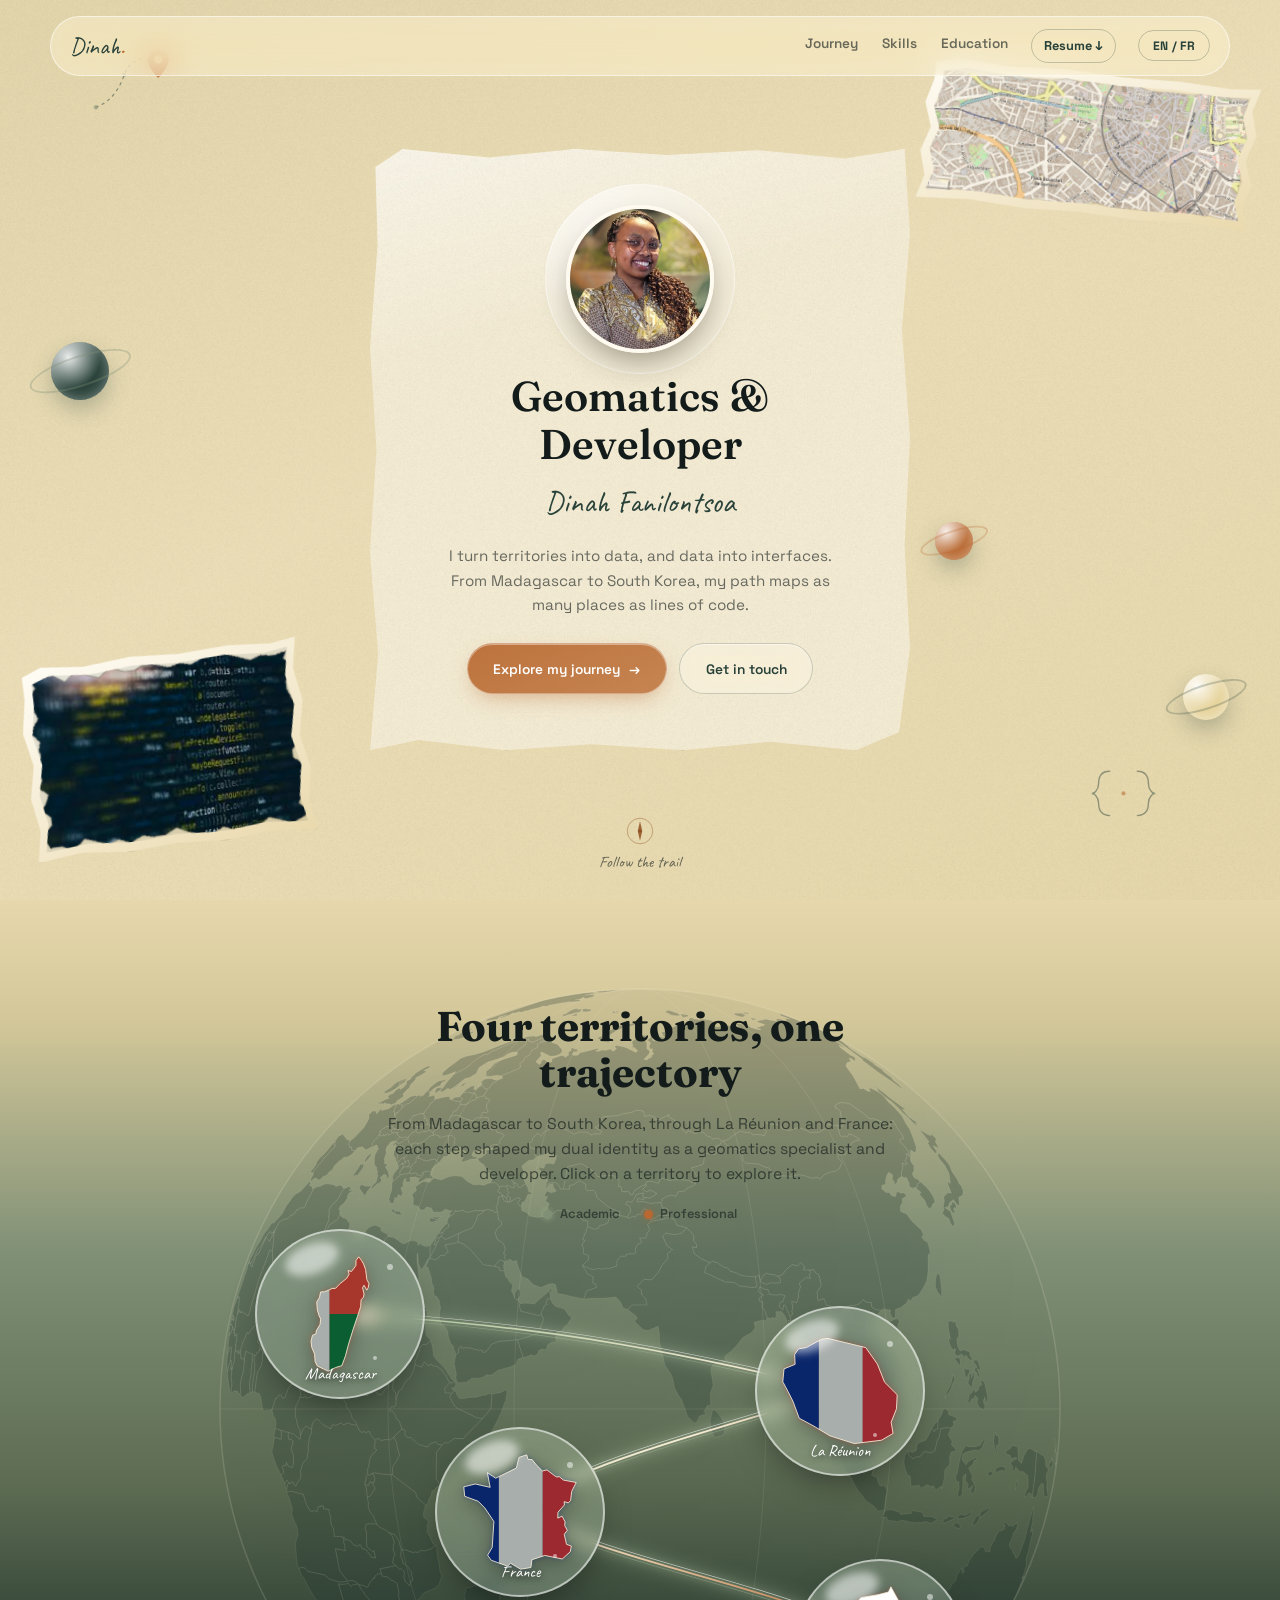
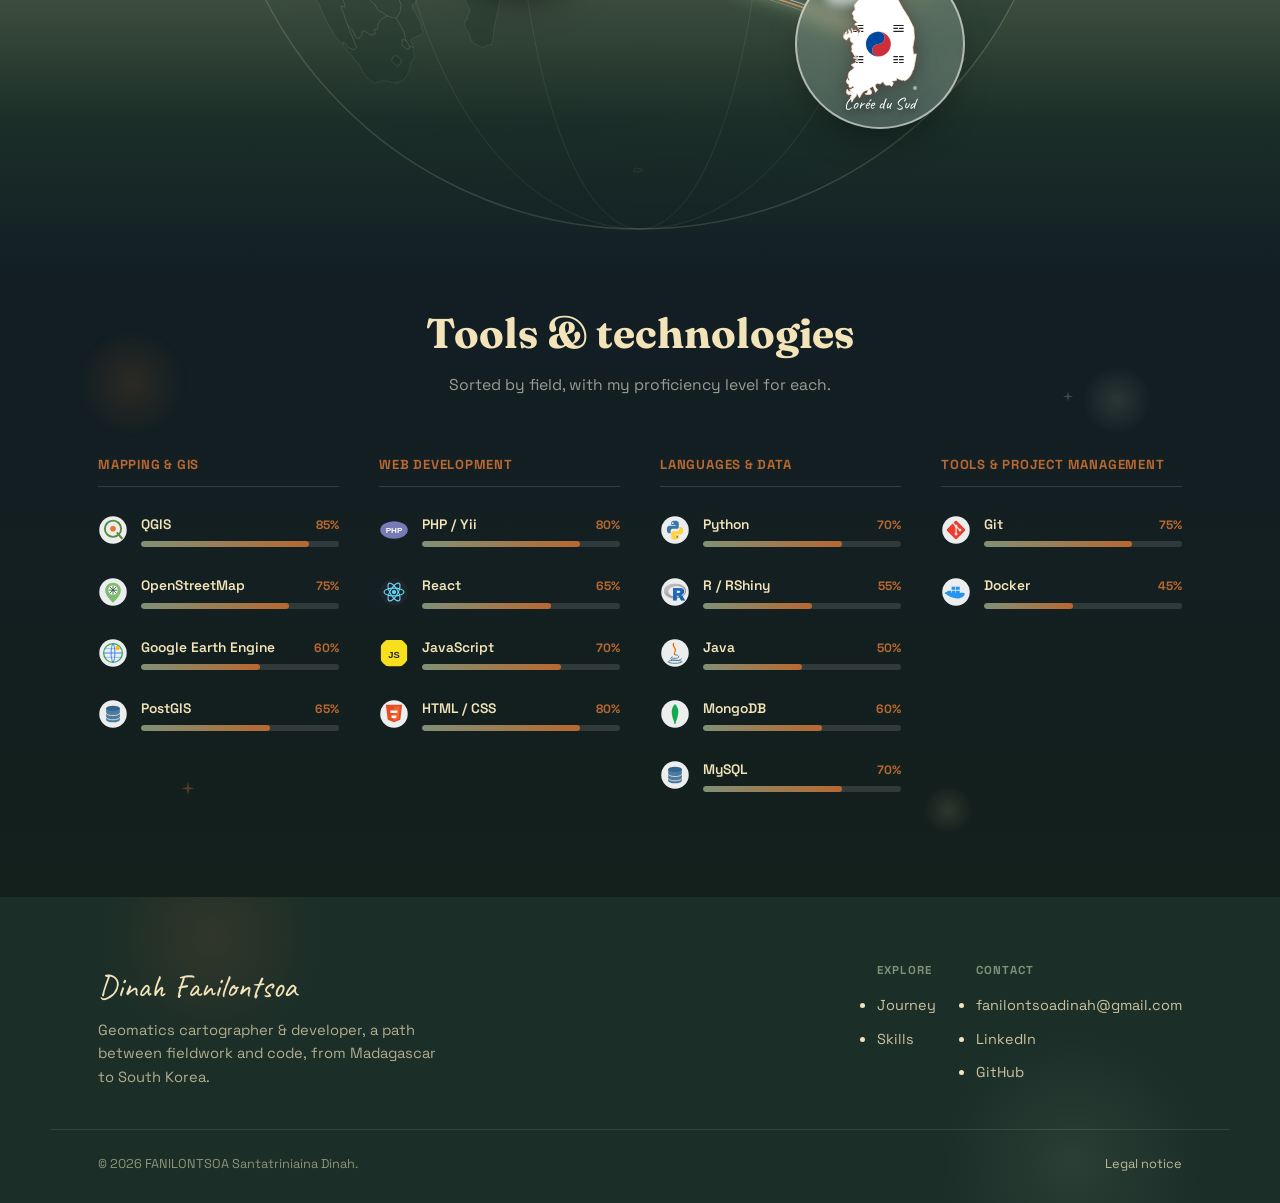
==== commit 847bbdc2: "up responsive,style, page" ====
--- a/index.html
+++ b/index.html
@@ -30,13 +30,18 @@
 <header class="site-header">
   <div class="site-header__bar">
     <a href="#main-content" class="logo">Dinah<span class="logo__dot">.</span></a>
-    <nav class="site-header__nav" aria-label="Navigation principale">
-      <a href="#parcours" data-i18n="nav.parcours">Parcours</a>
-      <a href="#competences" data-i18n="nav.competences">Compétences</a>
-      <a href="#contact" data-i18n="nav.contact">Contact</a>
+    <div class="site-header__right">
+      <nav class="site-header__nav" id="siteNav" aria-label="Navigation principale">
+        <a href="#parcours" data-i18n="nav.parcours">Parcours</a>
+        <a href="#competences" data-i18n="nav.competences">Compétences</a>
+        <a href="formation.html" data-i18n="nav.formation">Formation</a>
+      </nav>
       <a href="assets/cv-dinah-fanilontsoa.pdf" class="cv-link" download data-i18n="nav.cv">CV ↓</a>
       <button id="langToggle" class="lang-toggle" aria-label="Changer la langue">FR / EN</button>
-    </nav>
+      <button id="navToggle" class="nav-toggle" aria-expanded="false" aria-controls="siteNav" aria-label="Ouvrir le menu">
+        <span></span><span></span><span></span>
+      </button>
+    </div>
   </div>
 </header>
 
@@ -86,7 +91,7 @@
             <span data-i18n="hero.cta1">Explorer mon parcours</span>
             <span class="btn__icon" aria-hidden="true">→</span>
           </a>
-          <a href="#contact" class="btn btn--ghost" data-i18n="hero.cta2">Me contacter</a>
+          <a href="#footer-contact" class="btn btn--ghost" data-i18n="hero.cta2">Me contacter</a>
         </div>
       </div>
     </div>
@@ -115,7 +120,6 @@
     <img class="journey__globe" src="assets/images/globe-bg.svg" alt="" aria-hidden="true">
 
     <div class="journey__intro container">
-      <p class="eyebrow eyebrow--night" data-i18n="journey.eyebrow">Le chemin parcouru</p>
       <h2 class="journey__title" data-i18n="journey.title">Quatre territoires, une trajectoire</h2>
       <p class="journey__lead" data-i18n="journey.lead">
         De Madagascar à la Corée du Sud, en passant par La Réunion et la France :
@@ -216,9 +220,15 @@
        cliquer), animée au scroll (voir assets/css/skills.css)
        ============================================================ -->
   <section id="competences" class="skills" aria-label="Outils et technologies maîtrisés">
+    <div class="skills__deco" aria-hidden="true">
+      <span class="skills__shape skills__shape--1"></span>
+      <span class="skills__shape skills__shape--2"></span>
+      <span class="skills__shape skills__shape--3"></span>
+      <svg class="skills__spark skills__spark--1" viewBox="0 0 24 24"><path d="M12 2 L13.5 9.5 L21 11 L13.5 12.5 L12 20 L10.5 12.5 L3 11 L10.5 9.5 Z"/></svg>
+      <svg class="skills__spark skills__spark--2" viewBox="0 0 24 24"><path d="M12 2 L13.5 9.5 L21 11 L13.5 12.5 L12 20 L10.5 12.5 L3 11 L10.5 9.5 Z"/></svg>
+    </div>
     <div class="container">
       <div class="skills__intro">
-        <p class="eyebrow eyebrow--night" data-i18n="skills.eyebrow">La boîte à outils</p>
         <h2 class="skills__title" data-i18n="skills.title">Outils &amp; technologies</h2>
         <p class="skills__lead" data-i18n="skills.lead">
           Classés par métier, avec mon niveau de maîtrise pour chacun.
@@ -351,7 +361,7 @@
               </div>
             </div>
             <div class="skill-item">
-              <img class="skill-item__icon" src="assets/images/tools/r-lang.svg" alt="">
+              <img class="skill-item__icon" src="assets/images/tools/r.svg" alt="">
               <div class="skill-item__info">
                 <div class="skill-item__top">
                   <span class="skill-item__name">R / RShiny</span>
@@ -458,7 +468,7 @@
           <li><a href="#competences" data-i18n="nav.competences">Compétences</a></li>
         </ul>
       </div>
-      <div class="site-footer__col">
+      <div class="site-footer__col" id="footer-contact">
         <h3 data-i18n="footer.contact">Contact</h3>
         <ul>
           <li><a href="mailto:fanilontsoadinah@gmail.com">fanilontsoadinah@gmail.com</a></li>
@@ -487,6 +497,7 @@
 
 <script src="assets/js/i18n-dict.js" defer></script>
 <script src="assets/js/i18n.js" defer></script>
+<script src="assets/js/header.js" defer></script>
 <script src="assets/js/landing.js" defer></script>
 <script src="assets/js/lightbox.js" defer></script>
 <script src="assets/js/journey.js" defer></script>
--- a/assets/css/base.css
+++ b/assets/css/base.css
@@ -71,3 +71,16 @@
   padding: .75rem 1.25rem; z-index: 1000; font-weight: 600;
 }
 .skip-link:focus { left: 0; }
+
+/* ============================================================
+   CORRECTIF GLOBAL : .container est utilisée dans plusieurs pages
+   du site (projet.html, index.html...) mais n'était définie dans
+   AUCUN fichier CSS — d'où du contenu collé au bord de l'écran sur
+   grand écran à certains endroits. Définie ici une bonne fois pour
+   toutes, dans le fichier de base partagé par tout le site.
+   ============================================================ */
+.container {
+  max-width: 1180px;
+  margin-inline: auto;
+  padding-inline: clamp(1.25rem, 5vw, 3rem);
+}
--- a/assets/css/header.css
+++ b/assets/css/header.css
@@ -3,6 +3,7 @@
   padding: 1rem clamp(1rem, 4vw, 2.5rem);
 }
 .site-header__bar {
+  position: relative;
   max-width: 1180px; margin-inline: auto;
   display: flex; align-items: center; justify-content: space-between;
   padding: .6rem 1.2rem;
@@ -11,12 +12,38 @@
   border-radius: 999px;
   backdrop-filter: blur(16px) saturate(140%);
   -webkit-backdrop-filter: blur(16px) saturate(140%);
+  transition: border-radius .3s var(--ease);
 }
 .logo { font-family: var(--font-signature); font-size: 1.5rem; color: var(--emerald); }
 .logo__dot { color: var(--earth); }
-.site-header__nav { display: flex; gap: 1.6rem; align-items: center; }
-.site-header__nav a { font-size: .85rem; font-weight: 600; color: var(--ink-dim); }
+
+.site-header__right { display: flex; align-items: center; gap: 1.4rem; position: relative; }
+
+.site-header__nav { display: flex; gap: 1.5rem; align-items: center; }
+.site-header__nav a {
+  position: relative;
+  font-size: .85rem;
+  font-weight: 600;
+  color: var(--ink-dim);
+  padding-bottom: .3rem;
+  transition: color .2s;
+}
+.site-header__nav a::after {
+  content: "";
+  position: absolute;
+  left: 0; right: 100%; bottom: 0;
+  height: 2px;
+  border-radius: 2px;
+  background: var(--earth);
+  transition: right .3s var(--ease);
+}
 .site-header__nav a:hover { color: var(--earth-deep); }
+.site-header__nav a:hover::after,
+.site-header__nav a:focus-visible::after,
+.site-header__nav a[aria-current="page"]::after {
+  right: 0;
+}
+.site-header__nav a[aria-current="page"] { color: var(--earth-deep); font-weight: 700; }
 
 .cv-link {
   font-size: .8rem !important;
@@ -25,16 +52,83 @@
   border: 1px solid rgba(40,65,57,.25);
   border-radius: 999px;
   color: var(--emerald) !important;
-  transition: background .2s, border-color .2s;
+  transition: background .2s, border-color .2s, transform .2s;
+  flex-shrink: 0;
 }
 .cv-link:hover, .cv-link:focus-visible {
   background: rgba(40,65,57,.08);
   border-color: var(--emerald);
+  transform: translateY(-1px);
 }
 
+/* ---------- Bouton hamburger (mobile uniquement) ---------- */
+.nav-toggle {
+  display: none;
+  flex-direction: column;
+  justify-content: center;
+  align-items: center;
+  gap: 5px;
+  width: 32px;
+  height: 28px;
+  flex-shrink: 0;
+}
+.nav-toggle span {
+  display: block;
+  width: 100%;
+  height: 2px;
+  border-radius: 2px;
+  background: var(--emerald);
+  transition: transform .3s var(--ease), opacity .3s var(--ease);
+}
+.nav-toggle[aria-expanded="true"] span:nth-child(1) { transform: translateY(7px) rotate(45deg); }
+.nav-toggle[aria-expanded="true"] span:nth-child(2) { opacity: 0; }
+.nav-toggle[aria-expanded="true"] span:nth-child(3) { transform: translateY(-7px) rotate(-45deg); }
+
 @media (max-width: 640px) {
-  .site-header__nav { gap: .7rem; }
-  .site-header__nav a:not(.cv-link) { display: none; }
+  .site-header__right { gap: .6rem; }
+
+  .nav-toggle { display: flex; }
+
+  /* Le menu devient un panneau qui se déplie sous la pilule du header */
+  .site-header__nav {
+    position: absolute;
+    top: calc(100% + .9rem);
+    right: 0;
+    flex-direction: column;
+    align-items: stretch;
+    gap: .15rem;
+    min-width: 200px;
+    padding: .6rem;
+    background: var(--glass-fill-strong);
+    border: 1px solid var(--glass-border);
+    border-radius: 20px;
+    backdrop-filter: blur(18px) saturate(150%);
+    -webkit-backdrop-filter: blur(18px) saturate(150%);
+    box-shadow: 0 24px 44px -18px rgba(40,30,15,.4);
+    opacity: 0;
+    visibility: hidden;
+    transform: translateY(-10px) scale(.97);
+    pointer-events: none;
+    transition: opacity .25s var(--ease), transform .25s var(--ease), visibility .25s;
+  }
+  .site-header__nav.is-open {
+    opacity: 1;
+    visibility: visible;
+    transform: translateY(0) scale(1);
+    pointer-events: auto;
+  }
+  .site-header__nav a {
+    padding: .75rem .9rem;
+    border-radius: 12px;
+  }
+  .site-header__nav a::after { display: none; }
+  .site-header__nav a:hover, .site-header__nav a:focus-visible {
+    background: rgba(40,65,57,.08);
+  }
+  .site-header__nav a[aria-current="page"] {
+    background: rgba(184,104,48,.12);
+  }
+
   .cv-link { font-size: .72rem !important; padding: .3rem .6rem; }
   .logo { font-size: 1.3rem; }
 }
--- a/assets/css/journey.css
+++ b/assets/css/journey.css
@@ -98,8 +98,8 @@
   z-index: 2;
   max-width: 1000px;
   margin-inline: auto;
-  aspect-ratio: 4 / 3;
-  max-height: 760px;
+  aspect-ratio: 4 / 2.2;
+  max-height: 580px;
   margin-bottom: 2rem;
 }
 
@@ -360,6 +360,18 @@
     padding-block: 2rem;
   }
   .journey__connector { display: none; }
+  /* CORRECTIF : seul .territory-stop (le bouton) était repassé en
+     position relative ici — .territory-wrap (le conteneur, qui porte
+     réellement le position:absolute + top/left en %) restait absolu,
+     donc les 4 bulles s'empilaient toutes au même endroit au lieu de
+     suivre l'ordre vertical du flex column ci-dessus. */
+  .territory-wrap {
+    position: relative;
+    top: auto;
+    left: auto;
+    transform: none;
+  }
+
   .territory-stop {
     position: relative;
     top: auto !important;
--- a/assets/css/skills.css
+++ b/assets/css/skills.css
@@ -6,7 +6,62 @@
   position: relative;
   background: linear-gradient(180deg, var(--night-deep) 0%, #14201c 100%);
   padding-block: 1.5rem 6rem;
+  overflow: hidden;
+  isolation: isolate;
 }
+
+/* ---------- Décor flottant, discret sur fond nuit ---------- */
+.skills__deco { position: absolute; inset: 0; z-index: 0; pointer-events: none; }
+
+.skills__shape {
+  position: absolute;
+  border-radius: 50%;
+  filter: blur(2px);
+  animation: skillsFloat 10s var(--ease) infinite;
+}
+.skills__shape--1 {
+  width: 110px; height: 110px; left: 6%; top: 8%;
+  background: radial-gradient(circle, rgba(184,104,48,.16), transparent 70%);
+  animation-delay: 0s;
+}
+.skills__shape--2 {
+  width: 70px; height: 70px; right: 10%; top: 14%;
+  background: radial-gradient(circle, rgba(128,144,118,.22), transparent 70%);
+  animation-delay: 1.6s;
+}
+.skills__shape--3 {
+  width: 50px; height: 50px; right: 24%; bottom: 10%;
+  background: radial-gradient(circle, rgba(242,228,184,.12), transparent 70%);
+  animation-delay: 3s;
+}
+
+.skills__spark {
+  position: absolute;
+  width: 18px; height: 18px;
+  fill: var(--earth);
+  opacity: .4;
+  animation: skillsSpin 8s linear infinite, skillsFloat 7s var(--ease) infinite;
+}
+.skills__spark--1 { left: 14%; bottom: 16%; animation-delay: .8s; }
+.skills__spark--2 {
+  right: 16%; top: 18%; width: 14px; height: 14px;
+  fill: var(--wasabi);
+  animation-delay: 2.4s;
+}
+
+@keyframes skillsFloat {
+  0%, 100% { transform: translateY(0) translateX(0); }
+  50% { transform: translateY(-12px) translateX(5px); }
+}
+@keyframes skillsSpin {
+  from { transform: rotate(0deg); }
+  to { transform: rotate(360deg); }
+}
+@media (prefers-reduced-motion: reduce) {
+  .skills__shape, .skills__spark { animation: none; }
+}
+
+.skills .container { position: relative; z-index: 1; }
 
 .skills__intro {
   max-width: 640px;
@@ -58,14 +113,18 @@
   gap: .8rem;
   width: 100%;
   padding: .55rem 0;
+  transition: transform .25s var(--ease);
 }
+.skill-item:hover { transform: translateX(4px); }
 
 .skill-item__icon {
   width: 30px;
   height: 30px;
   border-radius: 50%;
   flex-shrink: 0;
+  transition: transform .3s var(--ease);
 }
+.skill-item:hover .skill-item__icon { transform: scale(1.12) rotate(-4deg); }
 
 .skill-item__info {
   flex: 1;
--- a/assets/css/footer.css
+++ b/assets/css/footer.css
@@ -22,9 +22,33 @@
   background: var(--emerald-deep);
   color: var(--khaki);
   padding-block: 4rem 1.75rem;
+  overflow: hidden;
+  isolation: isolate;
+}
+
+/* ---------- Décor discret : deux halos doux, sans rien toucher au markup ---------- */
+.site-footer::before,
+.site-footer::after {
+  content: "";
+  position: absolute;
+  z-index: 0;
+  border-radius: 50%;
+  pointer-events: none;
+}
+.site-footer::before {
+  top: -70px; left: 8%;
+  width: 220px; height: 220px;
+  background: radial-gradient(circle, rgba(184,104,48,.14), transparent 70%);
+}
+.site-footer::after {
+  bottom: -90px; right: 6%;
+  width: 260px; height: 260px;
+  background: radial-gradient(circle, rgba(128,144,118,.16), transparent 70%);
 }
 
 .site-footer__top {
+  position: relative;
+  z-index: 1;
   display: flex; flex-wrap: wrap; justify-content: space-between;
   gap: 2.5rem; margin-bottom: 2.5rem;
   max-width: 1180px; margin-inline: auto;
@@ -53,10 +77,24 @@
 
 .site-footer__col ul { display: flex; flex-direction: column; gap: .5rem; }
 
-.site-footer__col a { color: rgba(242,228,184,.82); font-size: .9rem; transition: color .2s; }
-.site-footer__col a:hover, .site-footer__col a:focus-visible { color: var(--earth); }
+.site-footer__col a {
+  position: relative;
+  color: rgba(242,228,184,.82); font-size: .9rem;
+  transition: color .2s, padding-left .2s;
+}
+.site-footer__col a::before {
+  content: "→";
+  position: absolute;
+  left: -1.1em;
+  opacity: 0;
+  transition: opacity .2s, left .2s;
+}
+.site-footer__col a:hover, .site-footer__col a:focus-visible { color: var(--earth); padding-left: 1.1em; }
+.site-footer__col a:hover::before, .site-footer__col a:focus-visible::before { opacity: 1; left: 0; }
 
 .site-footer__bottom {
+  position: relative;
+  z-index: 1;
   display: flex; flex-wrap: wrap; justify-content: space-between; gap: .8rem;
   max-width: 1180px; margin-inline: auto;
   padding: 1.5rem clamp(1.25rem, 5vw, 3rem) 0;
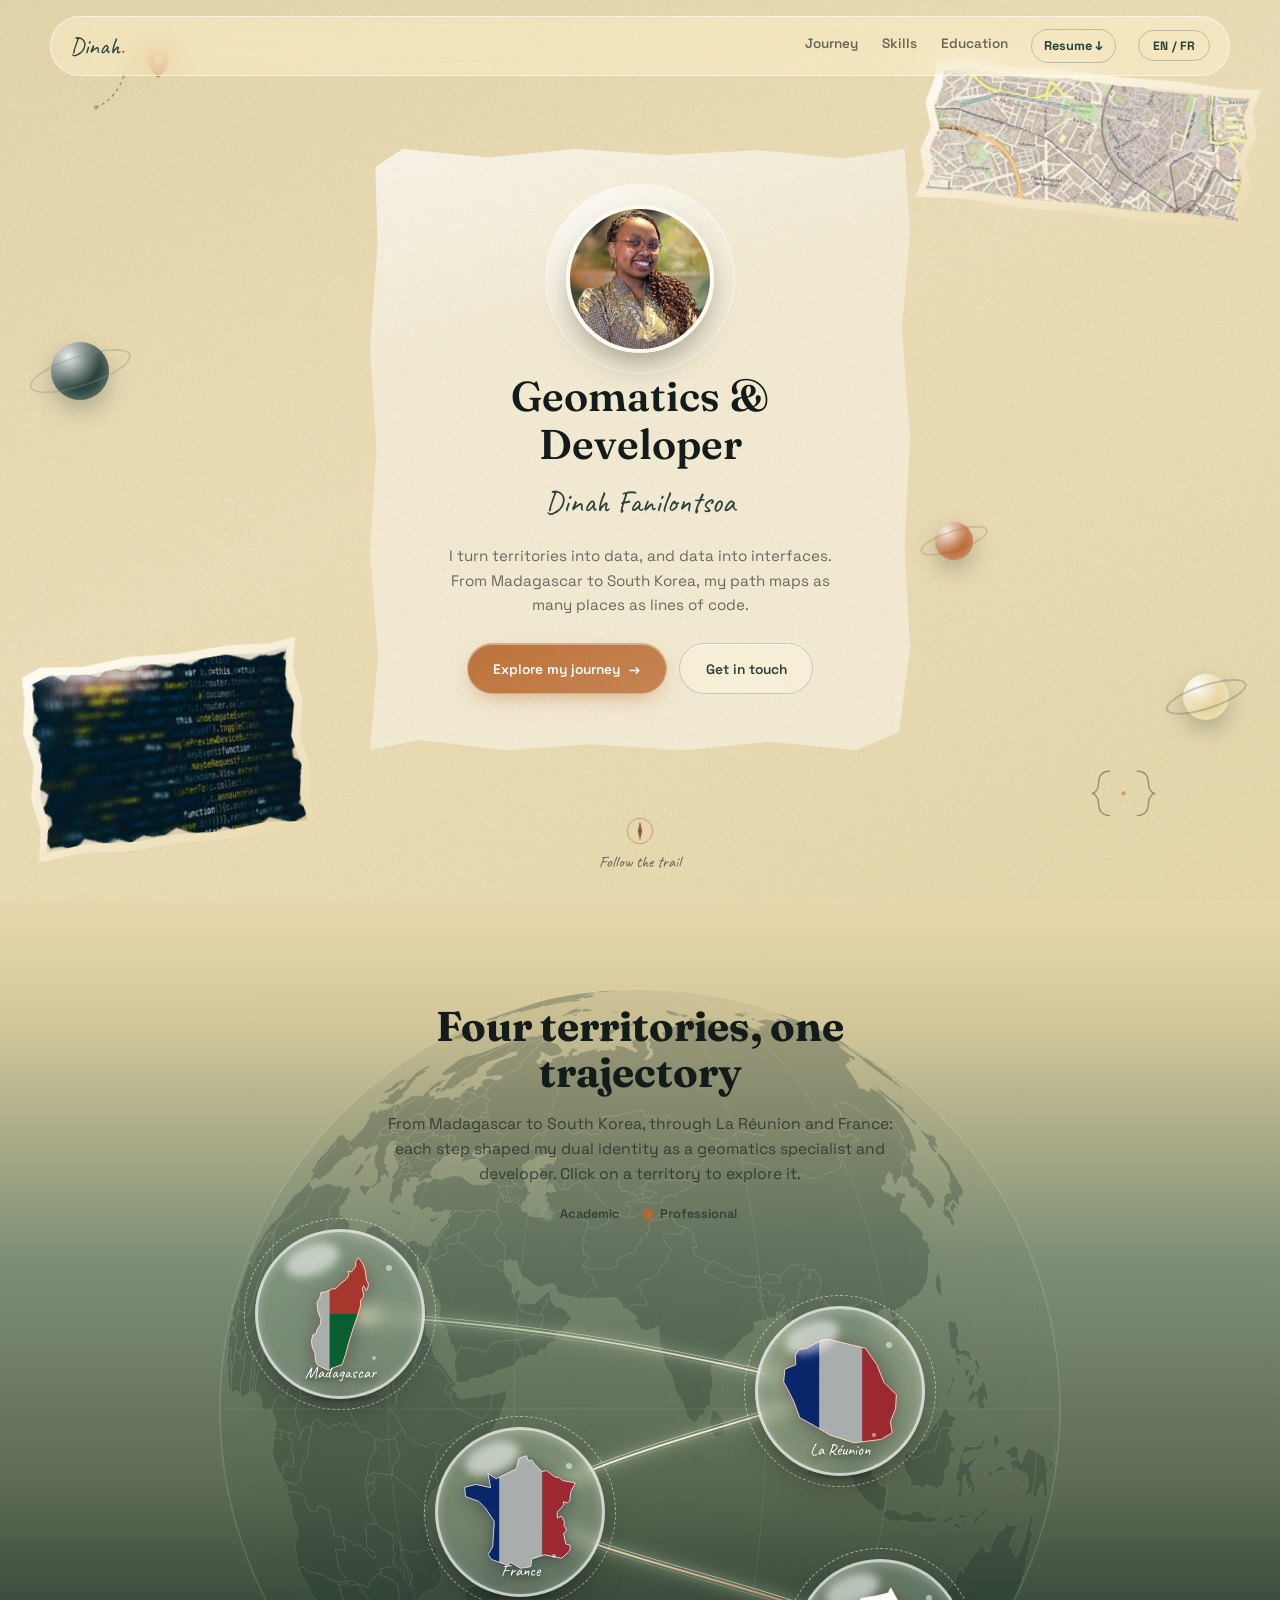
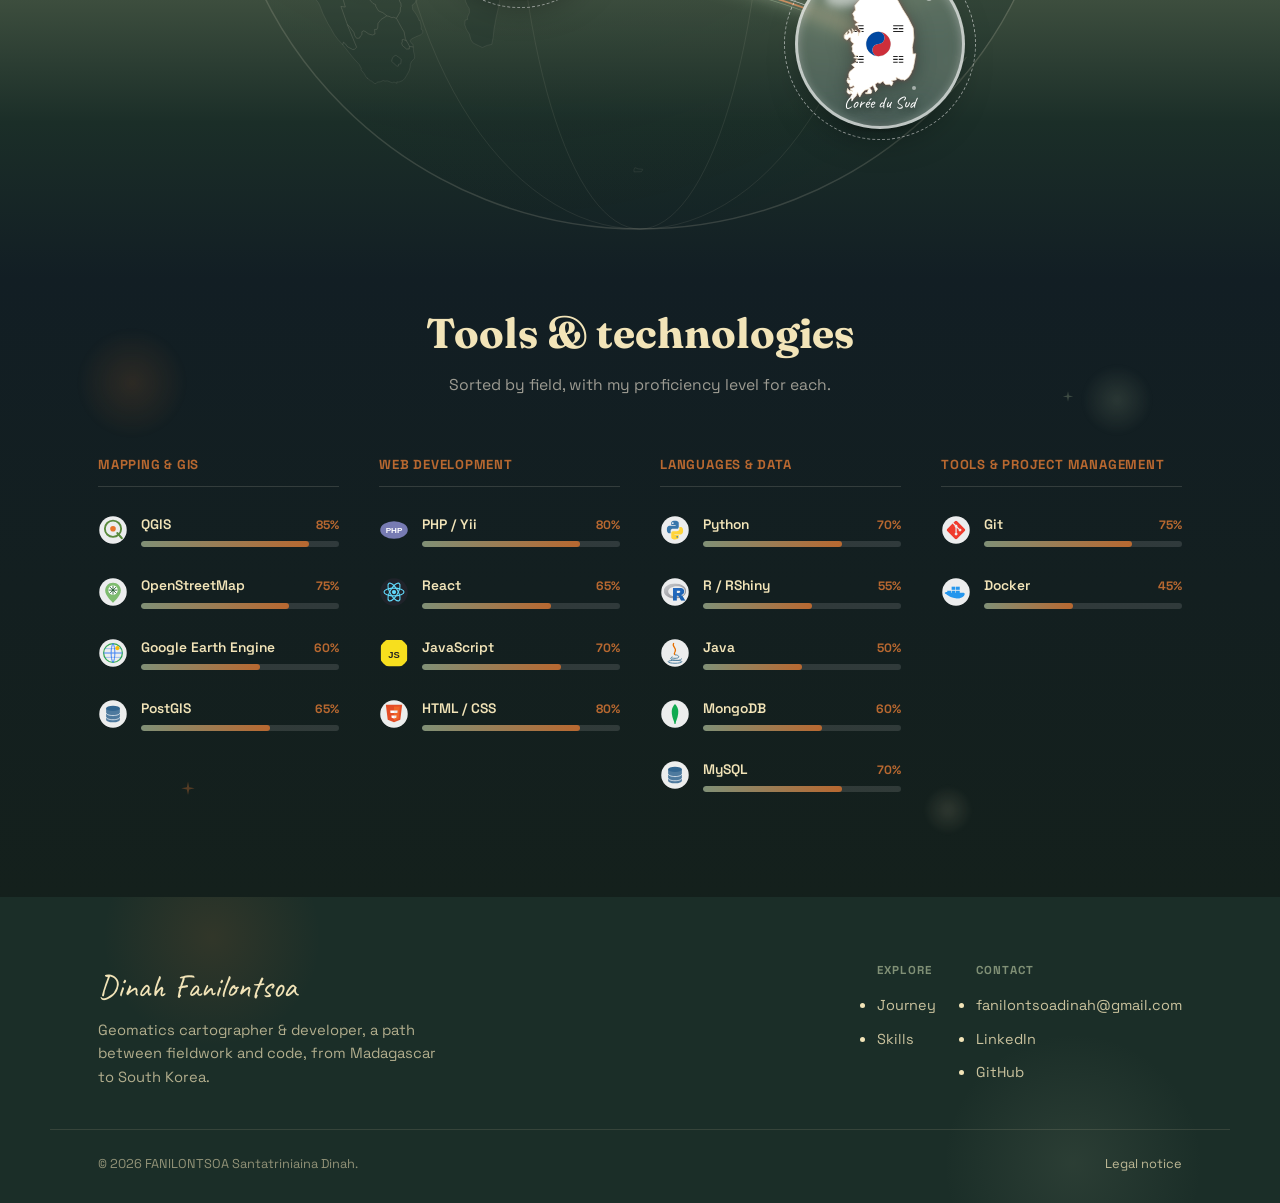
==== commit 4acff4fd: "up" ====
--- a/index.html
+++ b/index.html
@@ -472,8 +472,8 @@
         <h3 data-i18n="footer.contact">Contact</h3>
         <ul>
           <li><a href="mailto:fanilontsoadinah@gmail.com">fanilontsoadinah@gmail.com</a></li>
-          <li><a href="https://www.linkedin.com" target="_blank" rel="noopener noreferrer">LinkedIn</a></li>
-          <li><a href="https://github.com" target="_blank" rel="noopener noreferrer">GitHub</a></li>
+          <li><a href="https://www.linkedin.com/in/dinah-fanilontsoa/" target="_blank" rel="noopener noreferrer">LinkedIn</a></li>
+          <li><a href="https://github.com/FANILONTSOASantatriniainaDinah" target="_blank" rel="noopener noreferrer">GitHub</a></li>
         </ul>
       </div>
     </nav>
--- a/assets/css/journey.css
+++ b/assets/css/journey.css
@@ -169,8 +169,45 @@
   opacity: 1;
 }
 
+/* Anneau pointillé façon boussole/radar, qui tourne lentement derrière
+   la bulle — renforce la lecture "point de navigation sur une carte"
+   sans changer la silhouette ronde. */
+.territory-stop::before {
+  content: "";
+  position: absolute;
+  inset: -11px;
+  border-radius: 50%;
+  border: 1.5px dashed rgba(255,255,255,.55);
+  z-index: 0;
+  animation: territoryRingSpin 16s linear infinite;
+  pointer-events: none;
+}
+@keyframes territoryRingSpin {
+  to { transform: rotate(360deg); }
+}
+
+/* Ombre au sol, comme un pin posé sur la carte. */
+.territory-stop::after {
+  content: "";
+  position: absolute;
+  bottom: -4px;
+  left: 50%;
+  width: 46%;
+  height: 14px;
+  transform: translateX(-50%);
+  background: radial-gradient(ellipse, rgba(10,14,13,.4), transparent 72%);
+  border-radius: 50%;
+  z-index: -1;
+  pointer-events: none;
+}
+
+@media (prefers-reduced-motion: reduce) {
+  .territory-stop::before { animation: none; }
+}
+
 .territory-stop__bubble {
   position: relative;
+  z-index: 1;
   width: clamp(110px, 14vw, 170px);
   height: clamp(110px, 14vw, 170px);
   border-radius: 50%;
@@ -178,15 +215,29 @@
   align-items: center;
   justify-content: center;
   overflow: hidden;
+  animation: territoryBubbleGlow 3.6s ease-in-out infinite;
   transition: transform .35s var(--ease), box-shadow .35s var(--ease), border-color .35s var(--ease);
+}
+@keyframes territoryBubbleGlow {
+  0%, 100% {
+    box-shadow: 0 16px 36px -14px rgba(0,0,0,.5), inset 0 2px 10px rgba(255,255,255,.3),
+      0 0 0 0 rgba(184,104,48,.32);
+  }
+  50% {
+    box-shadow: 0 16px 36px -14px rgba(0,0,0,.5), inset 0 2px 10px rgba(255,255,255,.3),
+      0 0 0 9px rgba(184,104,48,0);
+  }
+}
+@media (prefers-reduced-motion: reduce) {
+  .territory-stop__bubble { animation: none; }
 }
 
 .glass-card {
   background: rgba(255,255,255,.22);
-  border: 2px solid rgba(255,255,255,.55);
+  border: 3px solid rgba(255,255,255,.65);
   backdrop-filter: blur(8px) saturate(140%);
   -webkit-backdrop-filter: blur(8px) saturate(140%);
-  box-shadow: 0 16px 36px -14px rgba(0,0,0,.5);
+  box-shadow: 0 16px 36px -14px rgba(0,0,0,.5), inset 0 2px 10px rgba(255,255,255,.3);
 }
 
 /* reflet de lumière unique, discret, en haut-gauche */
@@ -207,9 +258,16 @@
 
 .territory-stop:hover .territory-stop__bubble,
 .territory-stop:focus-visible .territory-stop__bubble {
+  animation-play-state: paused;
   transform: scale(1.08);
   border-color: var(--earth);
-  box-shadow: 0 20px 42px -14px rgba(0,0,0,.55), 0 0 0 3px rgba(184,104,48,.3);
+  box-shadow: 0 20px 42px -14px rgba(0,0,0,.55), inset 0 2px 10px rgba(255,255,255,.3),
+    0 0 0 4px rgba(184,104,48,.35);
+}
+.territory-stop:hover::before,
+.territory-stop:focus-visible::before {
+  animation-play-state: paused;
+  border-color: rgba(184,104,48,.6);
 }
 
 .bubble-fleck {
